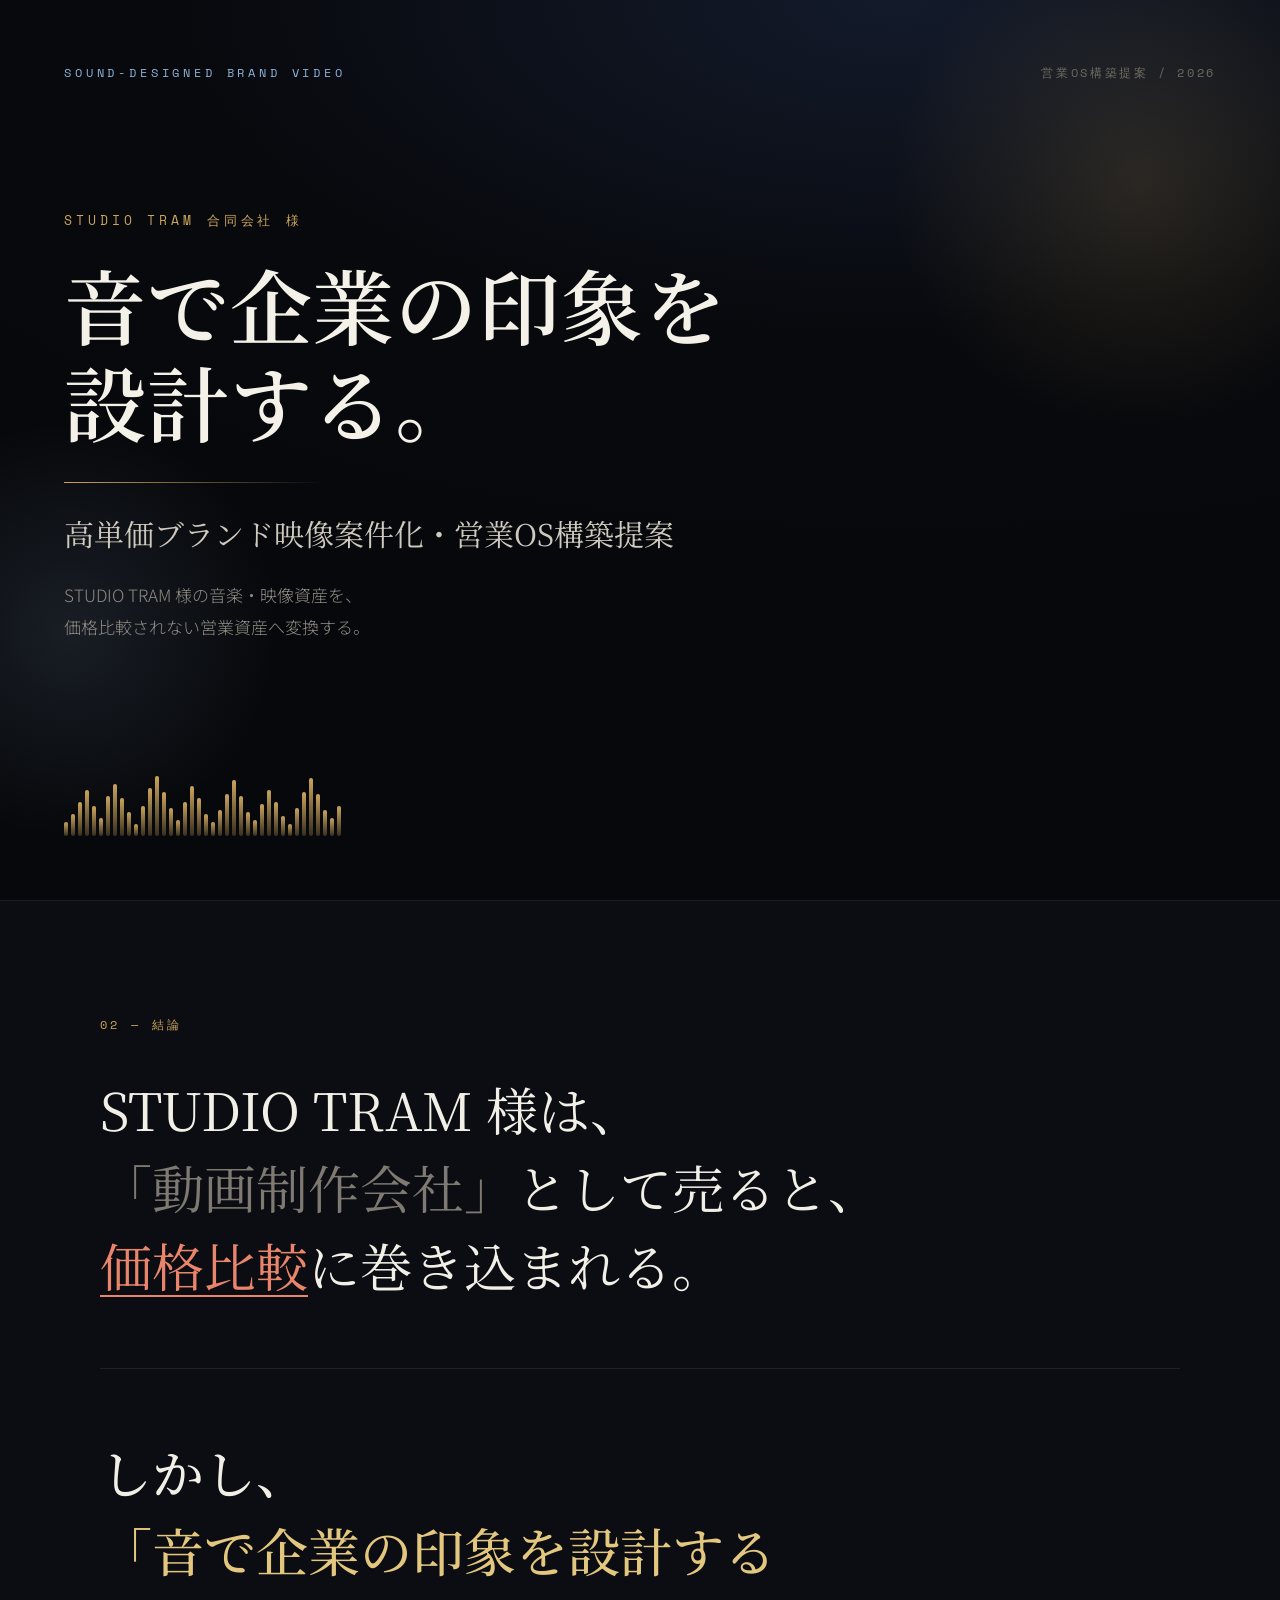
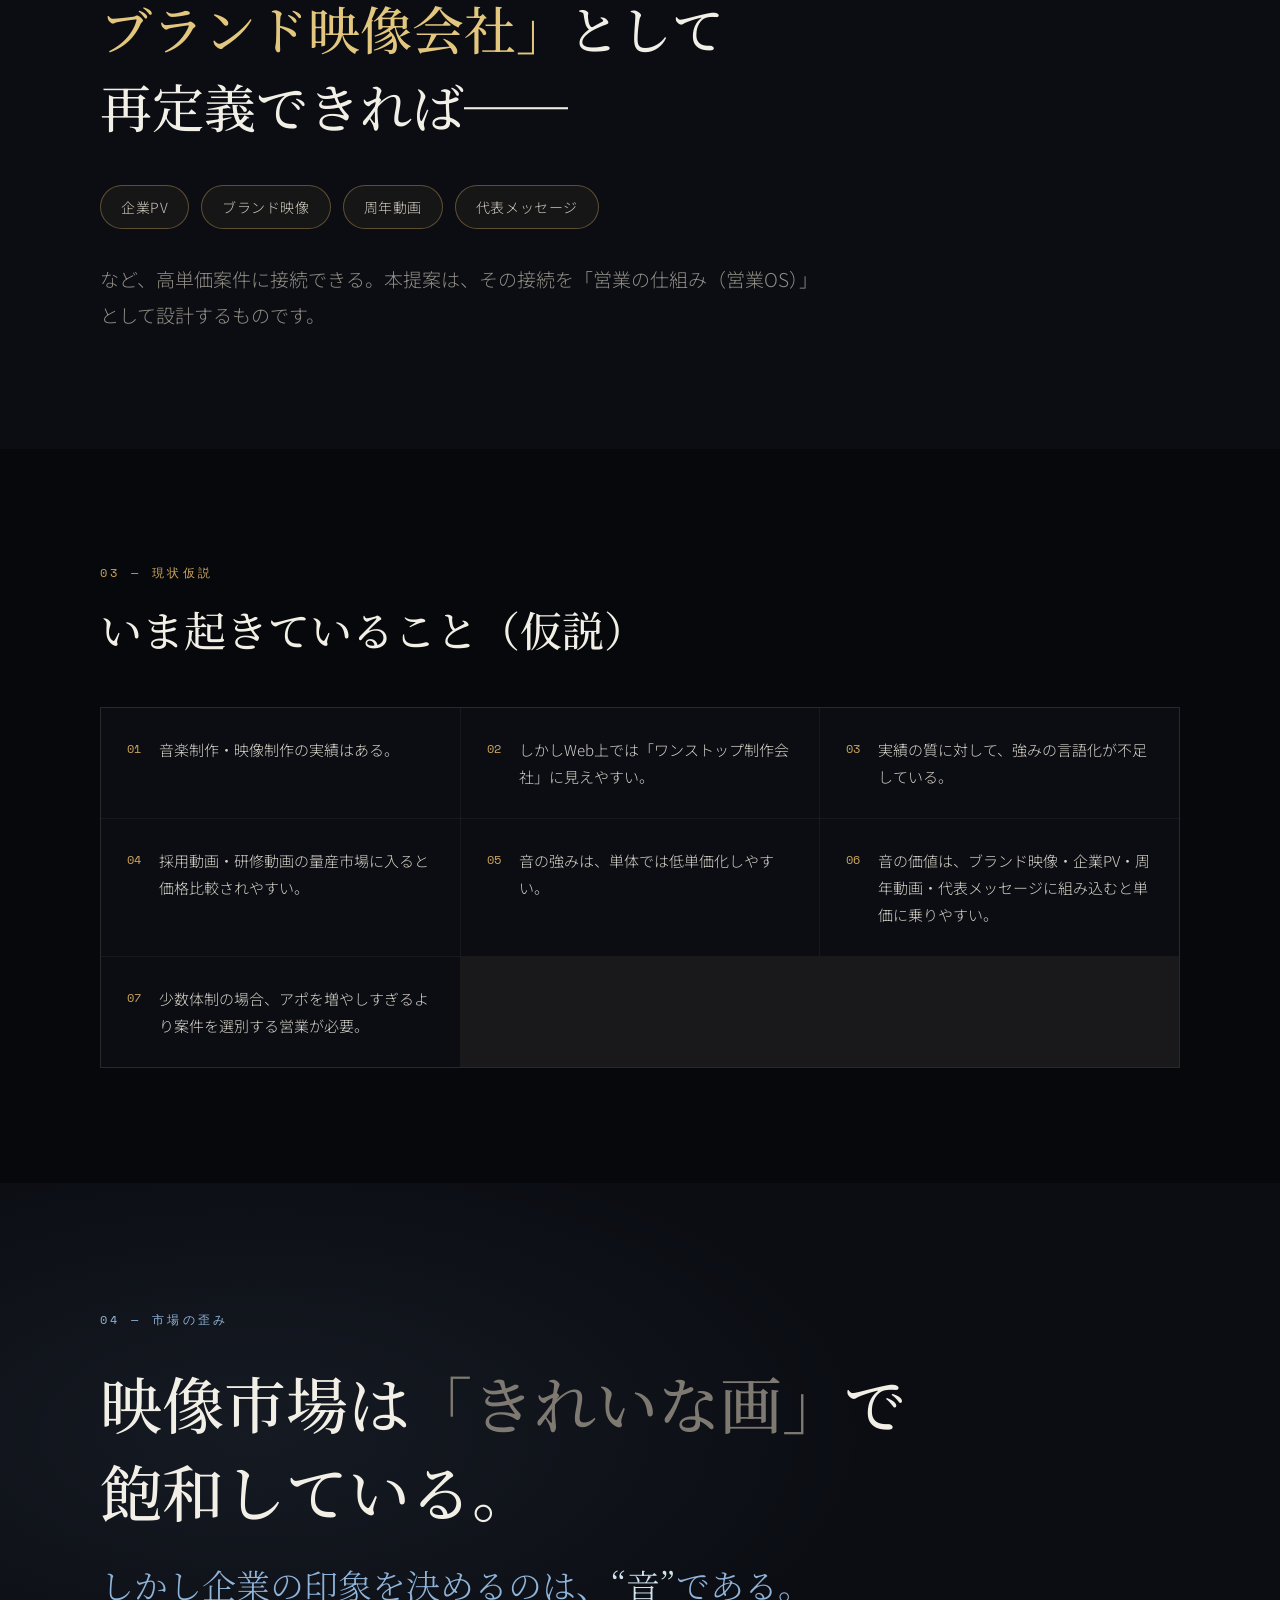
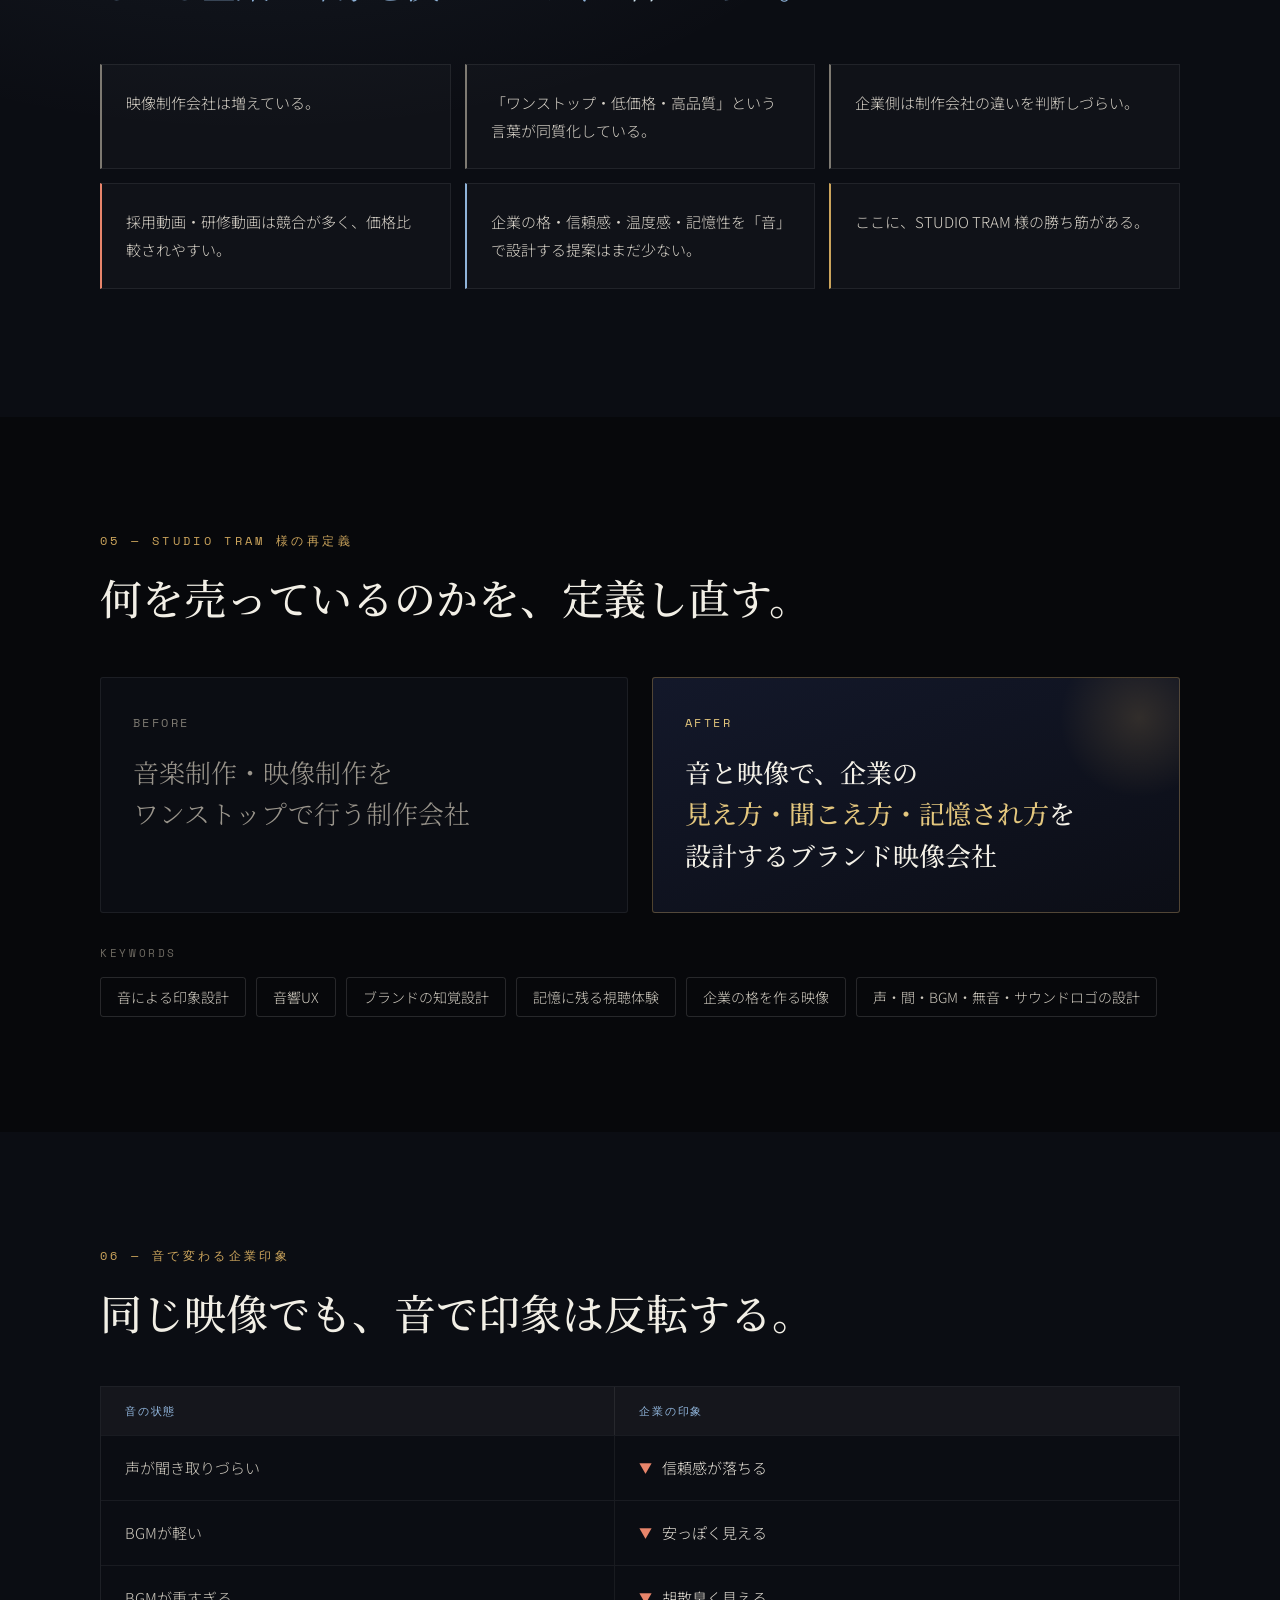
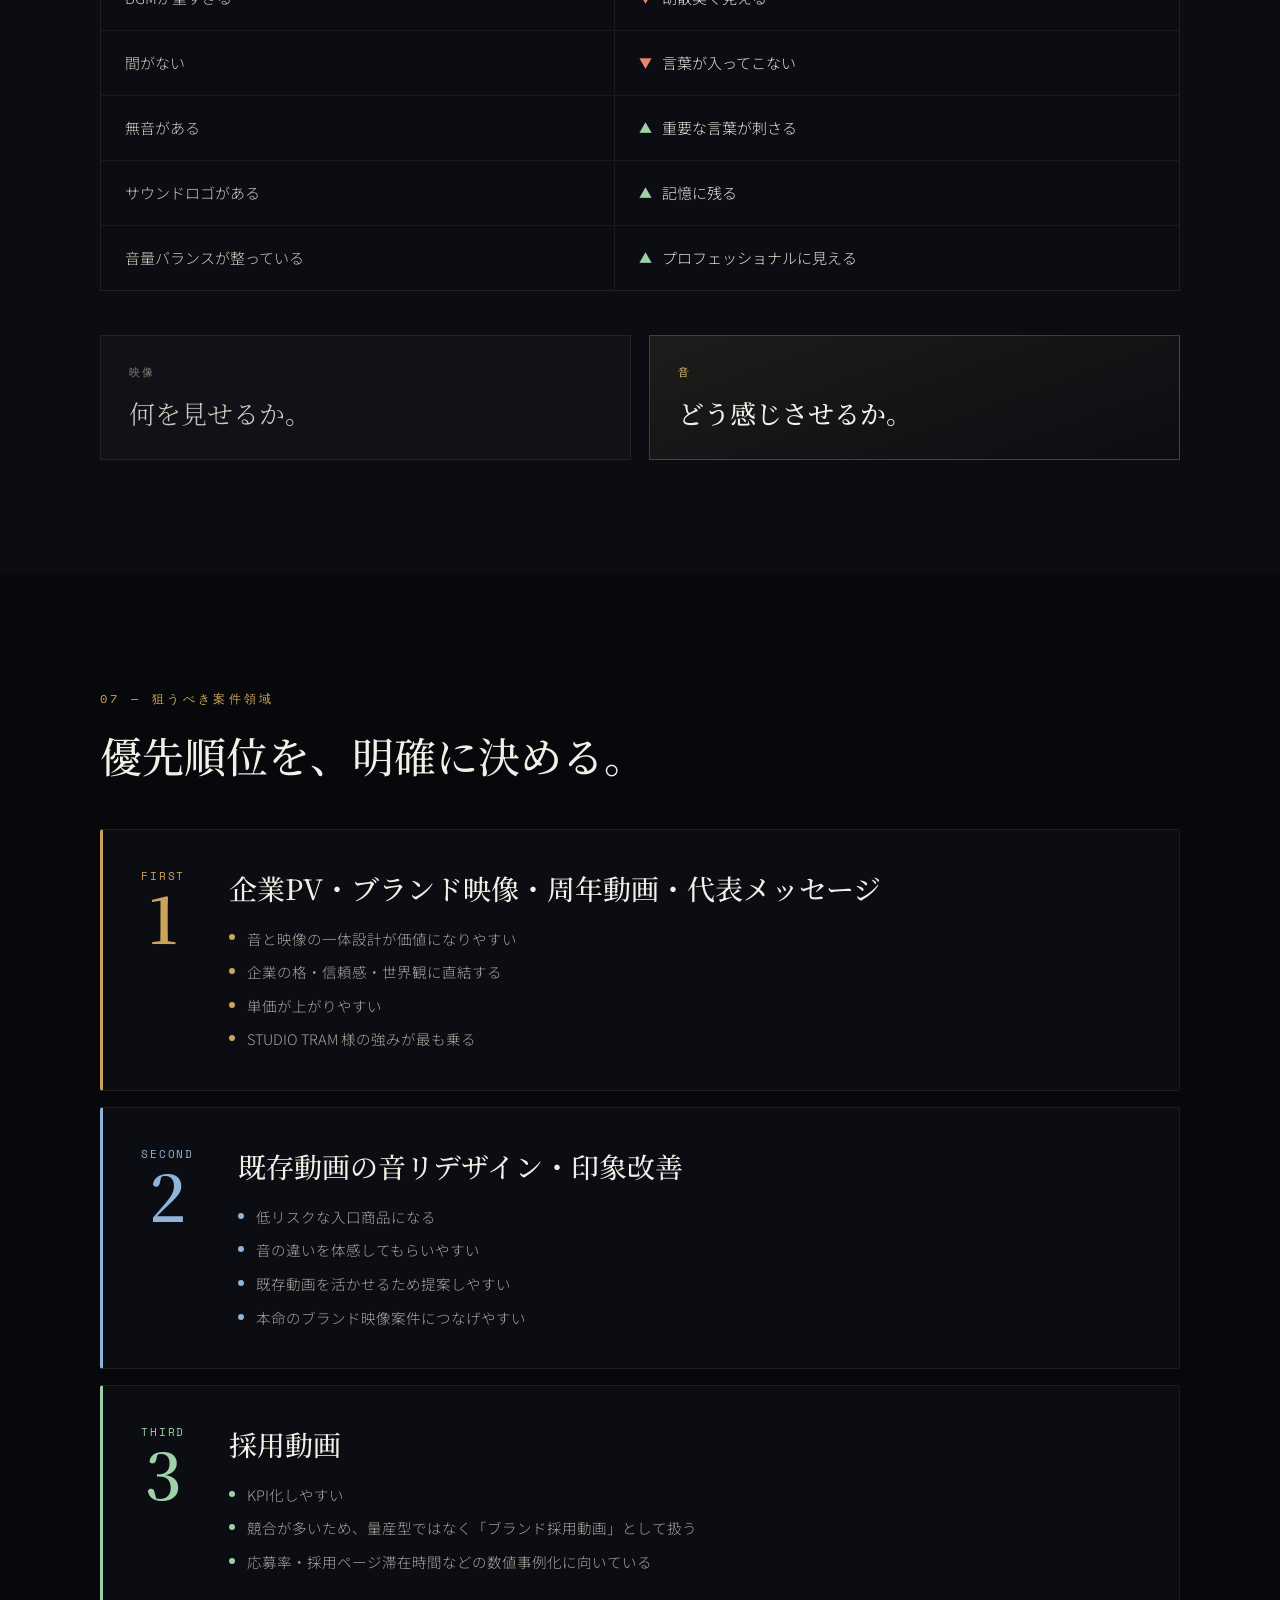
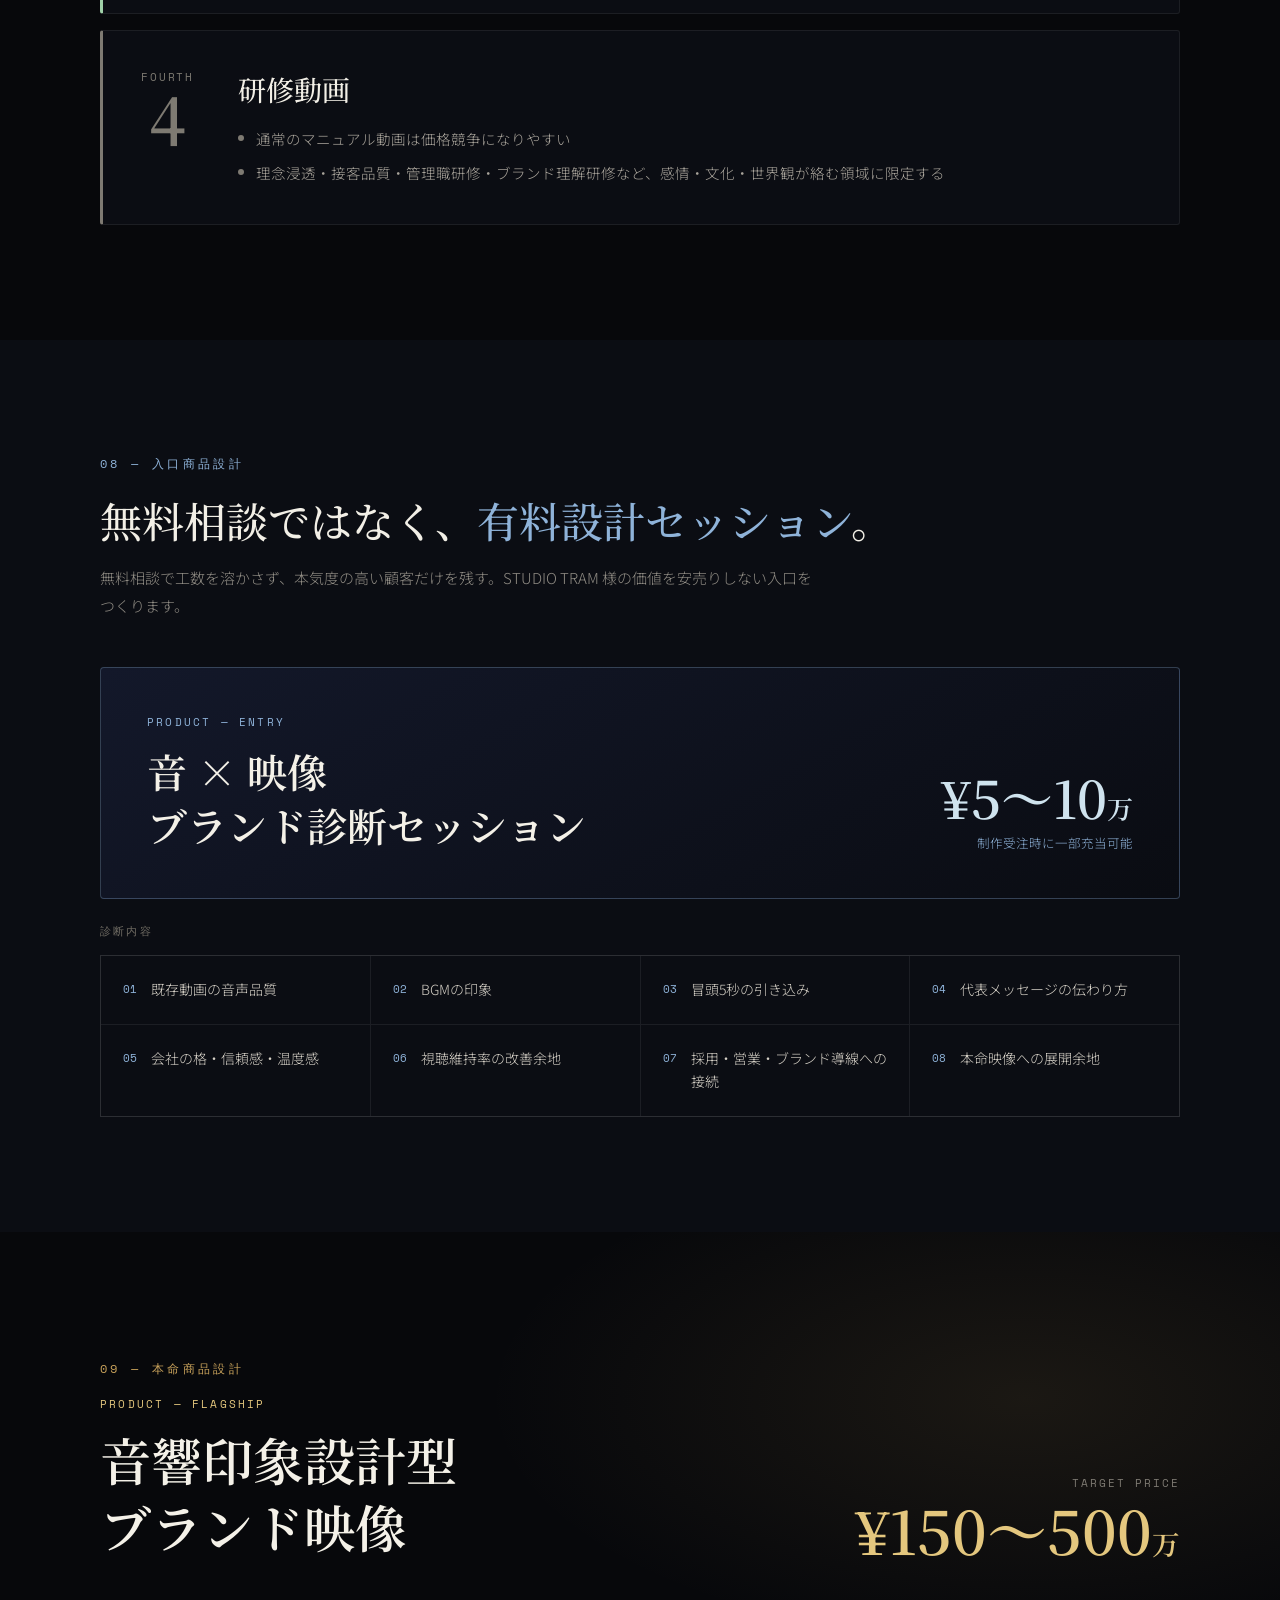
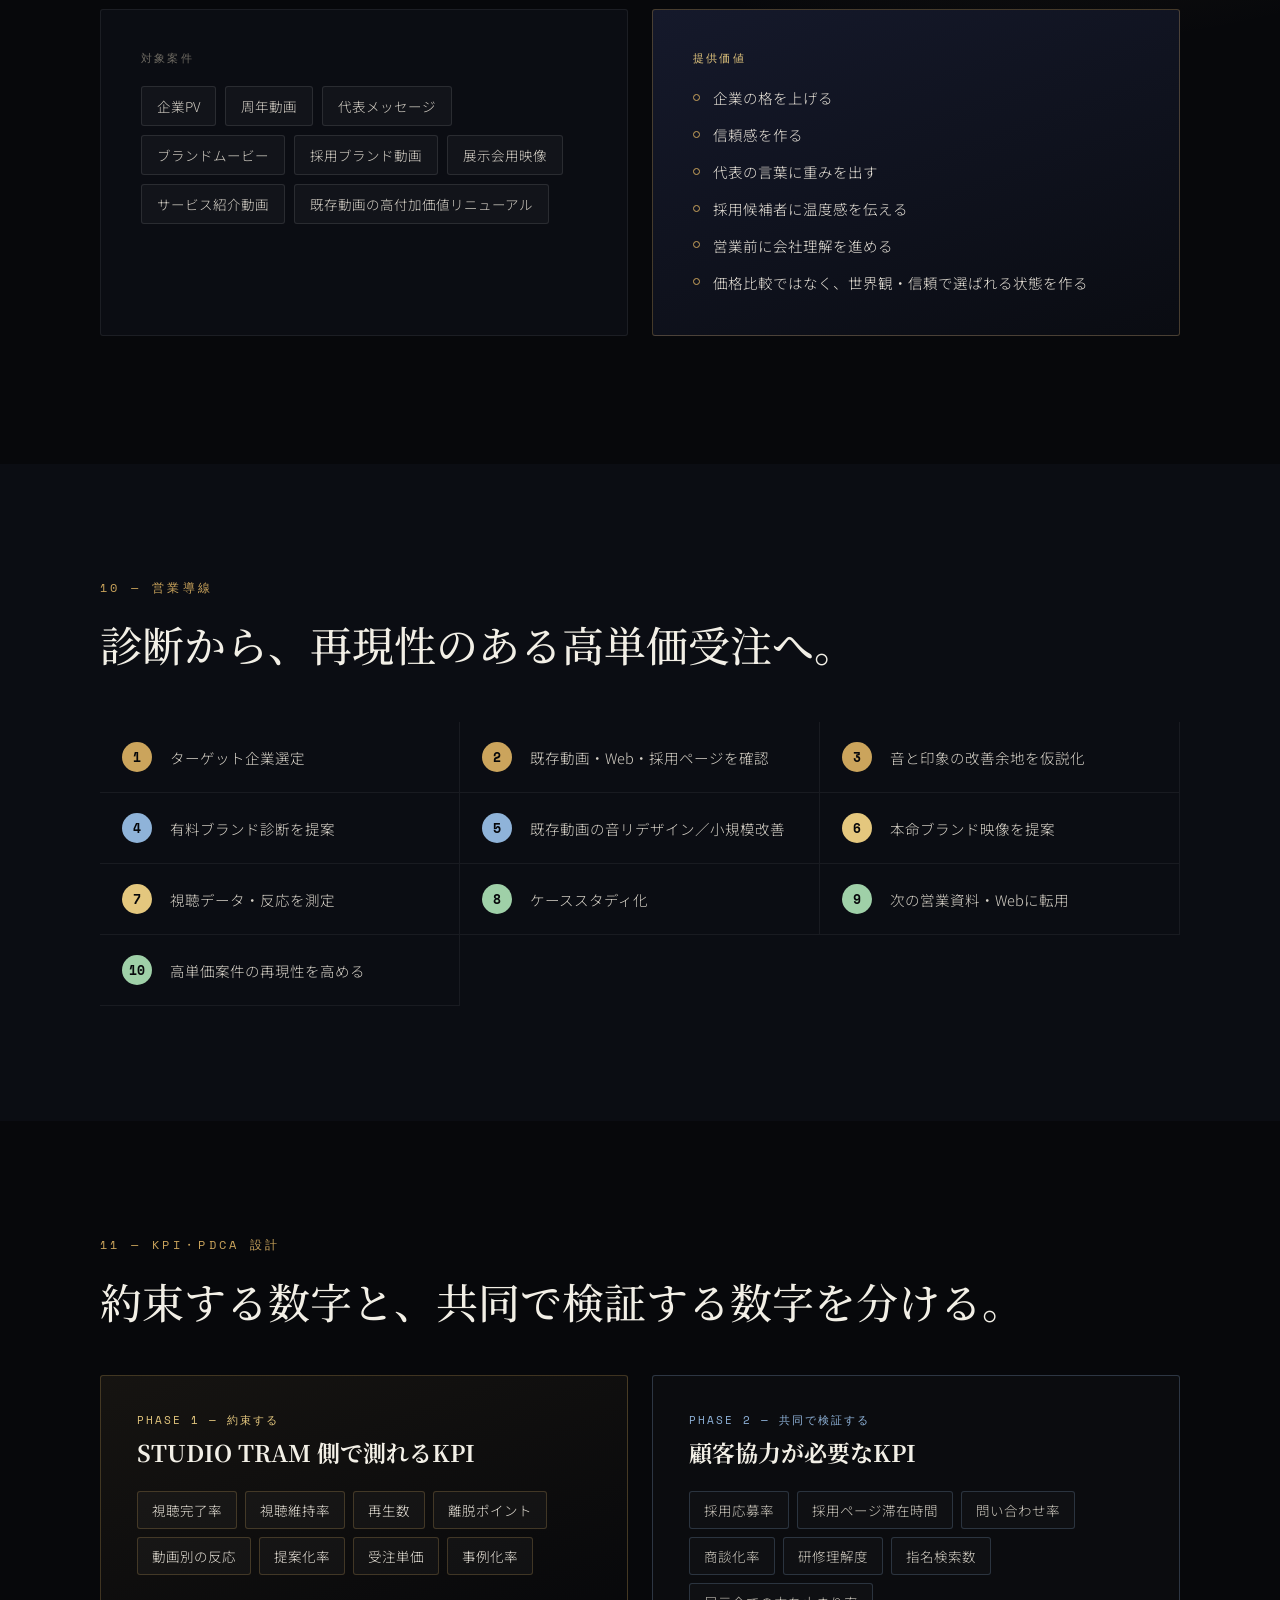
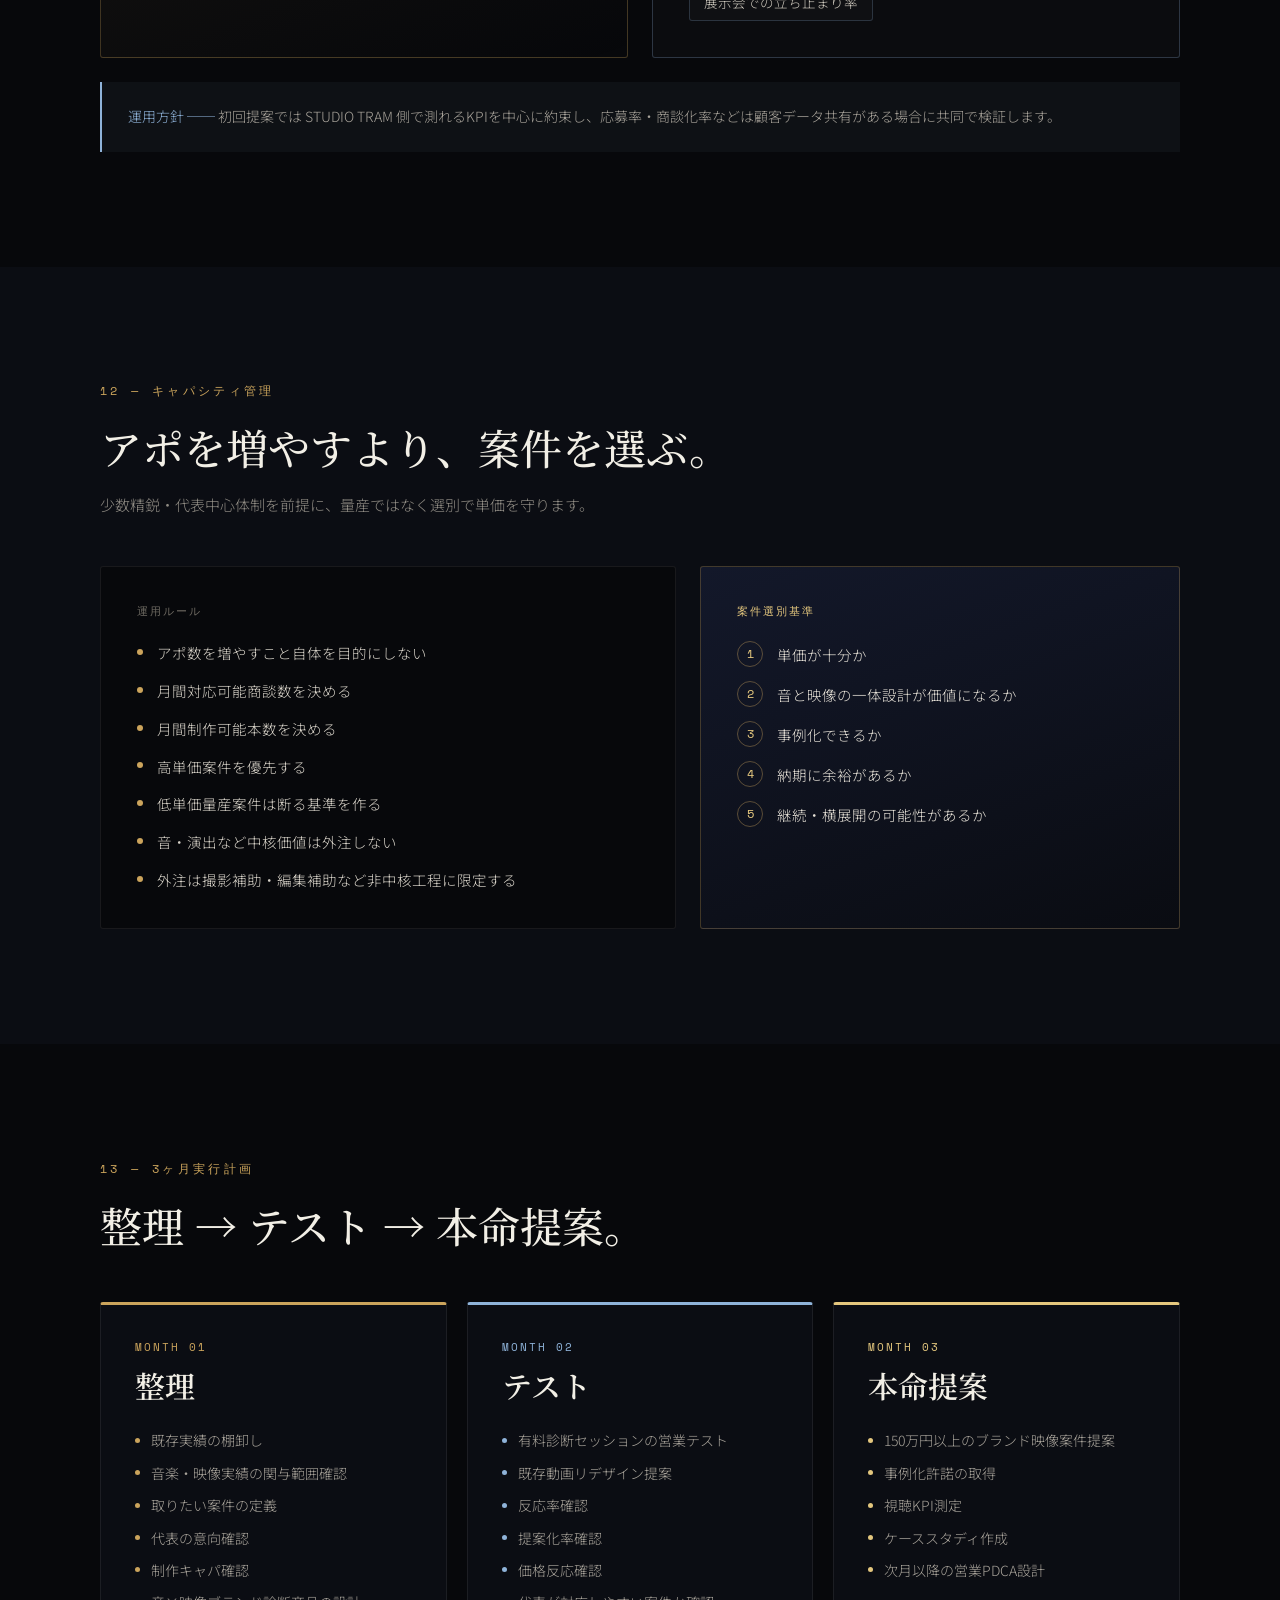
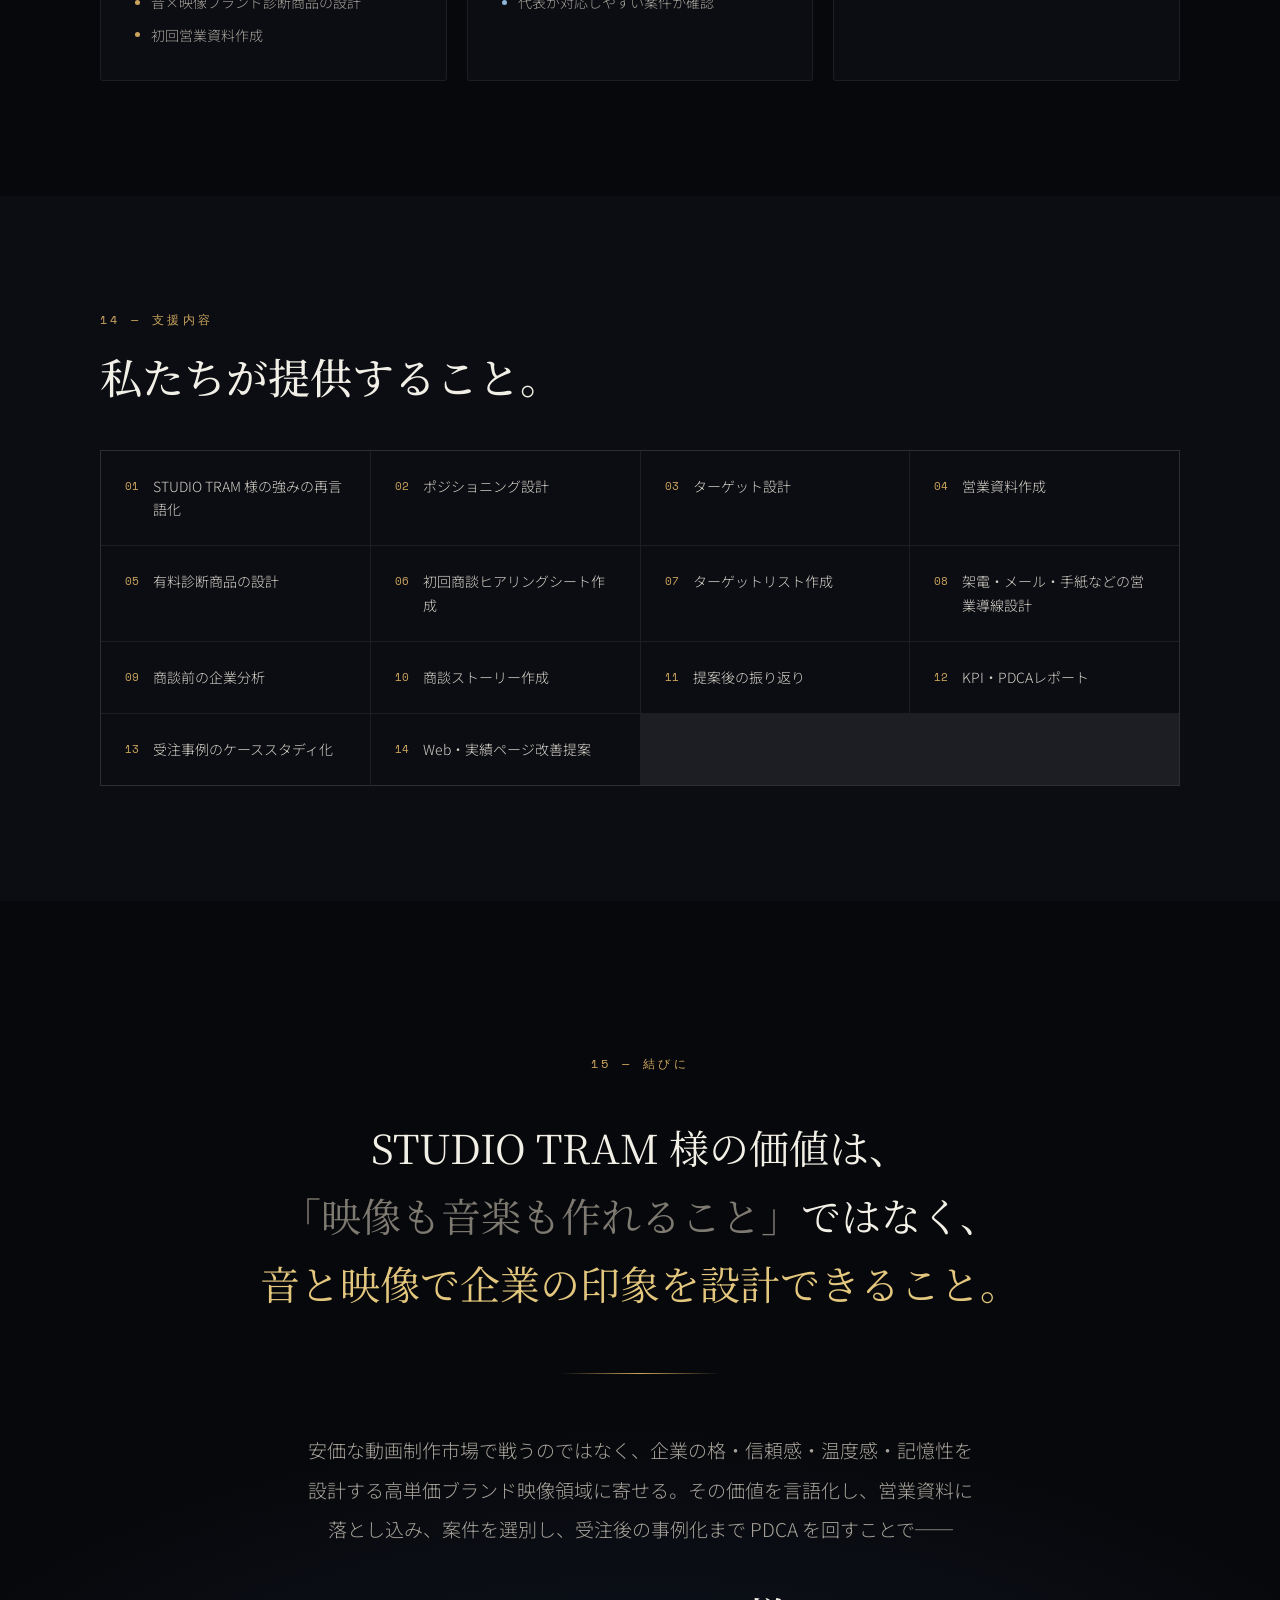
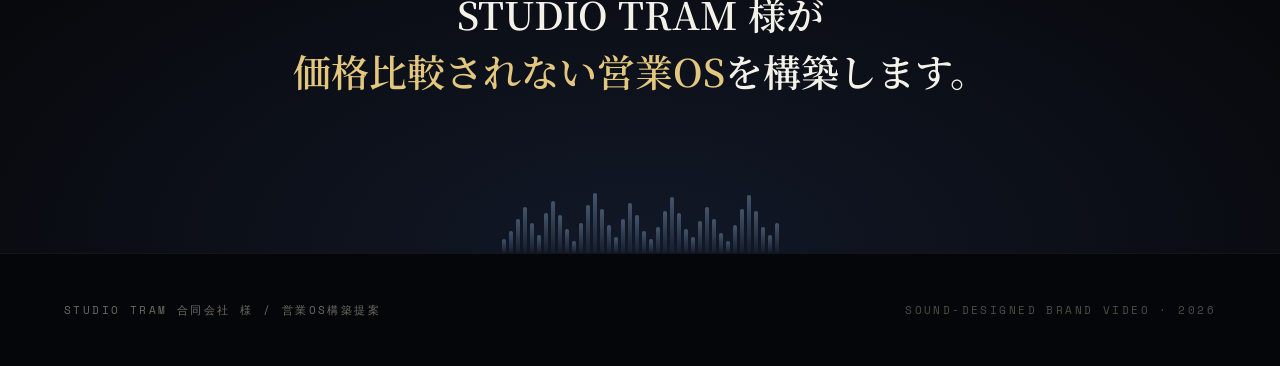
==== index.html @ 7547ce5f "Add files via upload" ====
<!DOCTYPE html>
<html lang="ja">
<head>
<meta charset="UTF-8">
<meta name="viewport" content="width=device-width, initial-scale=1.0">
<title>STUDIO TRAM 合同会社 様 — 音で企業の印象を設計する｜営業OS構築提案</title>
<link rel="preconnect" href="https://fonts.googleapis.com">
<link rel="preconnect" href="https://fonts.gstatic.com" crossorigin>
<link href="https://fonts.googleapis.com/css2?family=Noto+Serif+JP:wght@400;500;600;700&family=Noto+Sans+JP:wght@300;400;500;700&family=Space+Mono:wght@400;700&display=swap" rel="stylesheet">
<style>
  *{margin:0;padding:0;box-sizing:border-box;}
  html{scroll-behavior:smooth;}
  body{background:#07080B;color:#ECE9E1;font-family:'Noto Sans JP',sans-serif;font-weight:300;-webkit-font-smoothing:antialiased;overflow-x:hidden;}
  ::selection{background:#CBA45C;color:#07080B;}
  @keyframes wfPulse{0%,100%{transform:scaleY(0.25);opacity:.55;}50%{transform:scaleY(1);opacity:1;}}
  @keyframes glowDrift{0%,100%{opacity:.5;transform:translate3d(0,0,0);}50%{opacity:.85;transform:translate3d(0,-14px,0);}}
  @media print{html,body{background:#07080B !important;-webkit-print-color-adjust:exact;print-color-adjust:exact;}[data-sec]{break-inside:avoid;page-break-inside:avoid;}[data-bar]{animation:none !important;}}
</style>
</head>
<body>

<section data-sec="cover" style="position:relative;min-height:100vh;display:flex;flex-direction:column;justify-content:space-between;padding:clamp(28px,5vw,64px);overflow:hidden;">
  <div style="position:absolute;inset:0;background:radial-gradient(120% 80% at 70% 0%, rgba(20,28,46,0.9) 0%, rgba(10,12,18,0.4) 45%, rgba(7,8,11,1) 80%);"></div>
  <div style="position:absolute;width:520px;height:520px;right:-120px;top:-80px;border-radius:50%;background:radial-gradient(circle, rgba(203,164,92,0.16) 0%, rgba(203,164,92,0) 68%);animation:glowDrift 9s ease-in-out infinite;pointer-events:none;"></div>
  <div style="position:absolute;width:420px;height:420px;left:-140px;bottom:60px;border-radius:50%;background:radial-gradient(circle, rgba(143,179,217,0.13) 0%, rgba(143,179,217,0) 70%);pointer-events:none;"></div>
  <div style="position:relative;display:flex;justify-content:space-between;align-items:flex-start;gap:24px;flex-wrap:wrap;z-index:2;">
    <div style="font-family:'Space Mono',monospace;font-size:12px;letter-spacing:0.32em;color:#8FB3D9;">SOUND-DESIGNED BRAND VIDEO</div>
    <div style="font-family:'Space Mono',monospace;font-size:12px;letter-spacing:0.22em;color:#6E6A62;text-align:right;">営業OS構築提案 / 2026</div>
  </div>
  <div style="position:relative;z-index:2;max-width:1000px;">
    <div style="font-family:'Space Mono',monospace;font-size:13px;letter-spacing:0.3em;color:#CBA45C;margin-bottom:26px;">STUDIO TRAM 合同会社 様</div>
    <h1 style="font-family:'Noto Serif JP',serif;font-weight:600;font-size:clamp(34px,6.6vw,82px);line-height:1.18;letter-spacing:0.01em;color:#F4F1E8;">音で企業の印象を<br>設計する。</h1>
    <div style="height:1px;width:clamp(120px,22vw,260px);background:linear-gradient(90deg,#CBA45C,rgba(203,164,92,0));margin:32px 0 26px;"></div>
    <p style="font-family:'Noto Serif JP',serif;font-size:clamp(18px,2.6vw,30px);font-weight:400;line-height:1.6;color:#CFCABF;max-width:760px;">高単価ブランド映像案件化・営業OS構築提案</p>
    <p style="font-size:clamp(13px,1.6vw,17px);line-height:1.9;color:#908C84;max-width:640px;margin-top:22px;">STUDIO TRAM 様の音楽・映像資産を、<br>価格比較されない営業資産へ変換する。</p>
  </div>
  <div style="position:relative;z-index:2;display:flex;align-items:flex-end;gap:3px;height:64px;"><div data-bar="1" style="width:4px;height:14px;background:linear-gradient(180deg,#CBA45C,rgba(203,164,92,0.25));transform-origin:bottom;animation:wfPulse 2.2s ease-in-out infinite;border-radius:2px;"></div><div data-bar="1" style="width:4px;height:22px;background:linear-gradient(180deg,#CBA45C,rgba(203,164,92,0.25));transform-origin:bottom;animation:wfPulse 2.2s ease-in-out infinite;border-radius:2px;"></div><div data-bar="1" style="width:4px;height:34px;background:linear-gradient(180deg,#CBA45C,rgba(203,164,92,0.25));transform-origin:bottom;animation:wfPulse 2.2s ease-in-out infinite;border-radius:2px;"></div><div data-bar="1" style="width:4px;height:46px;background:linear-gradient(180deg,#CBA45C,rgba(203,164,92,0.25));transform-origin:bottom;animation:wfPulse 2.2s ease-in-out infinite;border-radius:2px;"></div><div data-bar="1" style="width:4px;height:30px;background:linear-gradient(180deg,#CBA45C,rgba(203,164,92,0.25));transform-origin:bottom;animation:wfPulse 2.2s ease-in-out infinite;border-radius:2px;"></div><div data-bar="1" style="width:4px;height:18px;background:linear-gradient(180deg,#CBA45C,rgba(203,164,92,0.25));transform-origin:bottom;animation:wfPulse 2.2s ease-in-out infinite;border-radius:2px;"></div><div data-bar="1" style="width:4px;height:40px;background:linear-gradient(180deg,#CBA45C,rgba(203,164,92,0.25));transform-origin:bottom;animation:wfPulse 2.2s ease-in-out infinite;border-radius:2px;"></div><div data-bar="1" style="width:4px;height:52px;background:linear-gradient(180deg,#CBA45C,rgba(203,164,92,0.25));transform-origin:bottom;animation:wfPulse 2.2s ease-in-out infinite;border-radius:2px;"></div><div data-bar="1" style="width:4px;height:38px;background:linear-gradient(180deg,#CBA45C,rgba(203,164,92,0.25));transform-origin:bottom;animation:wfPulse 2.2s ease-in-out infinite;border-radius:2px;"></div><div data-bar="1" style="width:4px;height:24px;background:linear-gradient(180deg,#CBA45C,rgba(203,164,92,0.25));transform-origin:bottom;animation:wfPulse 2.2s ease-in-out infinite;border-radius:2px;"></div><div data-bar="1" style="width:4px;height:12px;background:linear-gradient(180deg,#CBA45C,rgba(203,164,92,0.25));transform-origin:bottom;animation:wfPulse 2.2s ease-in-out infinite;border-radius:2px;"></div><div data-bar="1" style="width:4px;height:30px;background:linear-gradient(180deg,#CBA45C,rgba(203,164,92,0.25));transform-origin:bottom;animation:wfPulse 2.2s ease-in-out infinite;border-radius:2px;"></div><div data-bar="1" style="width:4px;height:48px;background:linear-gradient(180deg,#CBA45C,rgba(203,164,92,0.25));transform-origin:bottom;animation:wfPulse 2.2s ease-in-out infinite;border-radius:2px;"></div><div data-bar="1" style="width:4px;height:60px;background:linear-gradient(180deg,#CBA45C,rgba(203,164,92,0.25));transform-origin:bottom;animation:wfPulse 2.2s ease-in-out infinite;border-radius:2px;"></div><div data-bar="1" style="width:4px;height:44px;background:linear-gradient(180deg,#CBA45C,rgba(203,164,92,0.25));transform-origin:bottom;animation:wfPulse 2.2s ease-in-out infinite;border-radius:2px;"></div><div data-bar="1" style="width:4px;height:28px;background:linear-gradient(180deg,#CBA45C,rgba(203,164,92,0.25));transform-origin:bottom;animation:wfPulse 2.2s ease-in-out infinite;border-radius:2px;"></div><div data-bar="1" style="width:4px;height:16px;background:linear-gradient(180deg,#CBA45C,rgba(203,164,92,0.25));transform-origin:bottom;animation:wfPulse 2.2s ease-in-out infinite;border-radius:2px;"></div><div data-bar="1" style="width:4px;height:34px;background:linear-gradient(180deg,#CBA45C,rgba(203,164,92,0.25));transform-origin:bottom;animation:wfPulse 2.2s ease-in-out infinite;border-radius:2px;"></div><div data-bar="1" style="width:4px;height:50px;background:linear-gradient(180deg,#CBA45C,rgba(203,164,92,0.25));transform-origin:bottom;animation:wfPulse 2.2s ease-in-out infinite;border-radius:2px;"></div><div data-bar="1" style="width:4px;height:38px;background:linear-gradient(180deg,#CBA45C,rgba(203,164,92,0.25));transform-origin:bottom;animation:wfPulse 2.2s ease-in-out infinite;border-radius:2px;"></div><div data-bar="1" style="width:4px;height:22px;background:linear-gradient(180deg,#CBA45C,rgba(203,164,92,0.25));transform-origin:bottom;animation:wfPulse 2.2s ease-in-out infinite;border-radius:2px;"></div><div data-bar="1" style="width:4px;height:14px;background:linear-gradient(180deg,#CBA45C,rgba(203,164,92,0.25));transform-origin:bottom;animation:wfPulse 2.2s ease-in-out infinite;border-radius:2px;"></div><div data-bar="1" style="width:4px;height:26px;background:linear-gradient(180deg,#CBA45C,rgba(203,164,92,0.25));transform-origin:bottom;animation:wfPulse 2.2s ease-in-out infinite;border-radius:2px;"></div><div data-bar="1" style="width:4px;height:42px;background:linear-gradient(180deg,#CBA45C,rgba(203,164,92,0.25));transform-origin:bottom;animation:wfPulse 2.2s ease-in-out infinite;border-radius:2px;"></div><div data-bar="1" style="width:4px;height:56px;background:linear-gradient(180deg,#CBA45C,rgba(203,164,92,0.25));transform-origin:bottom;animation:wfPulse 2.2s ease-in-out infinite;border-radius:2px;"></div><div data-bar="1" style="width:4px;height:40px;background:linear-gradient(180deg,#CBA45C,rgba(203,164,92,0.25));transform-origin:bottom;animation:wfPulse 2.2s ease-in-out infinite;border-radius:2px;"></div><div data-bar="1" style="width:4px;height:24px;background:linear-gradient(180deg,#CBA45C,rgba(203,164,92,0.25));transform-origin:bottom;animation:wfPulse 2.2s ease-in-out infinite;border-radius:2px;"></div><div data-bar="1" style="width:4px;height:16px;background:linear-gradient(180deg,#CBA45C,rgba(203,164,92,0.25));transform-origin:bottom;animation:wfPulse 2.2s ease-in-out infinite;border-radius:2px;"></div><div data-bar="1" style="width:4px;height:32px;background:linear-gradient(180deg,#CBA45C,rgba(203,164,92,0.25));transform-origin:bottom;animation:wfPulse 2.2s ease-in-out infinite;border-radius:2px;"></div><div data-bar="1" style="width:4px;height:46px;background:linear-gradient(180deg,#CBA45C,rgba(203,164,92,0.25));transform-origin:bottom;animation:wfPulse 2.2s ease-in-out infinite;border-radius:2px;"></div><div data-bar="1" style="width:4px;height:34px;background:linear-gradient(180deg,#CBA45C,rgba(203,164,92,0.25));transform-origin:bottom;animation:wfPulse 2.2s ease-in-out infinite;border-radius:2px;"></div><div data-bar="1" style="width:4px;height:20px;background:linear-gradient(180deg,#CBA45C,rgba(203,164,92,0.25));transform-origin:bottom;animation:wfPulse 2.2s ease-in-out infinite;border-radius:2px;"></div><div data-bar="1" style="width:4px;height:12px;background:linear-gradient(180deg,#CBA45C,rgba(203,164,92,0.25));transform-origin:bottom;animation:wfPulse 2.2s ease-in-out infinite;border-radius:2px;"></div><div data-bar="1" style="width:4px;height:28px;background:linear-gradient(180deg,#CBA45C,rgba(203,164,92,0.25));transform-origin:bottom;animation:wfPulse 2.2s ease-in-out infinite;border-radius:2px;"></div><div data-bar="1" style="width:4px;height:44px;background:linear-gradient(180deg,#CBA45C,rgba(203,164,92,0.25));transform-origin:bottom;animation:wfPulse 2.2s ease-in-out infinite;border-radius:2px;"></div><div data-bar="1" style="width:4px;height:58px;background:linear-gradient(180deg,#CBA45C,rgba(203,164,92,0.25));transform-origin:bottom;animation:wfPulse 2.2s ease-in-out infinite;border-radius:2px;"></div><div data-bar="1" style="width:4px;height:42px;background:linear-gradient(180deg,#CBA45C,rgba(203,164,92,0.25));transform-origin:bottom;animation:wfPulse 2.2s ease-in-out infinite;border-radius:2px;"></div><div data-bar="1" style="width:4px;height:26px;background:linear-gradient(180deg,#CBA45C,rgba(203,164,92,0.25));transform-origin:bottom;animation:wfPulse 2.2s ease-in-out infinite;border-radius:2px;"></div><div data-bar="1" style="width:4px;height:18px;background:linear-gradient(180deg,#CBA45C,rgba(203,164,92,0.25));transform-origin:bottom;animation:wfPulse 2.2s ease-in-out infinite;border-radius:2px;"></div><div data-bar="1" style="width:4px;height:30px;background:linear-gradient(180deg,#CBA45C,rgba(203,164,92,0.25));transform-origin:bottom;animation:wfPulse 2.2s ease-in-out infinite;border-radius:2px;"></div></div>
</section>

<section data-sec="conclusion" style="position:relative;padding:clamp(64px,9vw,140px) clamp(28px,5vw,64px);background:#0B0D13;border-top:1px solid rgba(255,255,255,0.06);">
  <div style="max-width:1080px;margin:0 auto;">
    <div style="font-family:'Space Mono',monospace;font-size:12px;letter-spacing:0.28em;color:#CBA45C;margin-bottom:36px;">02 — 結論</div>
    <p style="font-family:'Noto Serif JP',serif;font-weight:400;font-size:clamp(24px,4.2vw,52px);line-height:1.5;color:#F2EFE6;">STUDIO TRAM 様は、<br><span style="color:#7E7A72;">「動画制作会社」</span>として売ると、<br><span style="position:relative;display:inline-block;color:#E8856B;">価格比較<span style="position:absolute;left:0;right:0;bottom:0.14em;height:2px;background:#E8856B;"></span></span>に巻き込まれる。</p>
    <div style="height:1px;background:rgba(255,255,255,0.08);margin:clamp(40px,6vw,64px) 0;"></div>
    <p style="font-family:'Noto Serif JP',serif;font-weight:500;font-size:clamp(24px,4.2vw,52px);line-height:1.5;color:#F2EFE6;">しかし、<br><span style="color:#E4C77E;">「音で企業の印象を設計する<br>ブランド映像会社」</span>として<br>再定義できれば──</p>
    <div style="display:flex;flex-wrap:wrap;gap:12px;margin-top:40px;"><span style="font-size:14px;letter-spacing:0.04em;color:#CFCABF;padding:11px 20px;border:1px solid rgba(203,164,92,0.4);border-radius:100px;background:rgba(203,164,92,0.06);">企業PV</span><span style="font-size:14px;letter-spacing:0.04em;color:#CFCABF;padding:11px 20px;border:1px solid rgba(203,164,92,0.4);border-radius:100px;background:rgba(203,164,92,0.06);">ブランド映像</span><span style="font-size:14px;letter-spacing:0.04em;color:#CFCABF;padding:11px 20px;border:1px solid rgba(203,164,92,0.4);border-radius:100px;background:rgba(203,164,92,0.06);">周年動画</span><span style="font-size:14px;letter-spacing:0.04em;color:#CFCABF;padding:11px 20px;border:1px solid rgba(203,164,92,0.4);border-radius:100px;background:rgba(203,164,92,0.06);">代表メッセージ</span></div>
    <p style="font-size:clamp(15px,1.8vw,19px);line-height:1.9;color:#908C84;margin-top:32px;max-width:720px;">など、高単価案件に接続できる。本提案は、その接続を「営業の仕組み（営業OS）」として設計するものです。</p>
  </div>
</section>

<section data-sec="hypo" style="padding:clamp(64px,9vw,130px) clamp(28px,5vw,64px);background:#07080B;">
  <div style="max-width:1080px;margin:0 auto;">
    <div style="font-family:'Space Mono',monospace;font-size:12px;letter-spacing:0.28em;color:#CBA45C;margin-bottom:18px;">03 — 現状仮説</div>
    <h2 style="font-family:'Noto Serif JP',serif;font-weight:500;font-size:clamp(26px,3.6vw,42px);line-height:1.4;color:#F2EFE6;margin-bottom:48px;">いま起きていること（仮説）</h2>
    <div style="display:grid;grid-template-columns:repeat(auto-fit,minmax(300px,1fr));gap:1px;background:rgba(255,255,255,0.07);border:1px solid rgba(255,255,255,0.07);">
      <div style="background:#0B0D13;padding:28px 26px;display:flex;gap:18px;align-items:flex-start;"><span style="font-family:'Space Mono',monospace;font-size:12px;color:#CBA45C;padding-top:4px;flex:none;">01</span><p style="font-size:15px;line-height:1.8;color:#D6D1C7;">音楽制作・映像制作の実績はある。</p></div><div style="background:#0B0D13;padding:28px 26px;display:flex;gap:18px;align-items:flex-start;"><span style="font-family:'Space Mono',monospace;font-size:12px;color:#CBA45C;padding-top:4px;flex:none;">02</span><p style="font-size:15px;line-height:1.8;color:#D6D1C7;">しかしWeb上では「ワンストップ制作会社」に見えやすい。</p></div><div style="background:#0B0D13;padding:28px 26px;display:flex;gap:18px;align-items:flex-start;"><span style="font-family:'Space Mono',monospace;font-size:12px;color:#CBA45C;padding-top:4px;flex:none;">03</span><p style="font-size:15px;line-height:1.8;color:#D6D1C7;">実績の質に対して、強みの言語化が不足している。</p></div><div style="background:#0B0D13;padding:28px 26px;display:flex;gap:18px;align-items:flex-start;"><span style="font-family:'Space Mono',monospace;font-size:12px;color:#CBA45C;padding-top:4px;flex:none;">04</span><p style="font-size:15px;line-height:1.8;color:#D6D1C7;">採用動画・研修動画の量産市場に入ると価格比較されやすい。</p></div><div style="background:#0B0D13;padding:28px 26px;display:flex;gap:18px;align-items:flex-start;"><span style="font-family:'Space Mono',monospace;font-size:12px;color:#CBA45C;padding-top:4px;flex:none;">05</span><p style="font-size:15px;line-height:1.8;color:#D6D1C7;">音の強みは、単体では低単価化しやすい。</p></div><div style="background:#0B0D13;padding:28px 26px;display:flex;gap:18px;align-items:flex-start;"><span style="font-family:'Space Mono',monospace;font-size:12px;color:#CBA45C;padding-top:4px;flex:none;">06</span><p style="font-size:15px;line-height:1.8;color:#D6D1C7;">音の価値は、ブランド映像・企業PV・周年動画・代表メッセージに組み込むと単価に乗りやすい。</p></div><div style="background:#0B0D13;padding:28px 26px;display:flex;gap:18px;align-items:flex-start;"><span style="font-family:'Space Mono',monospace;font-size:12px;color:#CBA45C;padding-top:4px;flex:none;">07</span><p style="font-size:15px;line-height:1.8;color:#D6D1C7;">少数体制の場合、アポを増やしすぎるより案件を選別する営業が必要。</p></div>
    </div>
  </div>
</section>

<section data-sec="market" style="position:relative;padding:clamp(70px,10vw,150px) clamp(28px,5vw,64px);background:#0B0D13;overflow:hidden;">
  <div style="position:absolute;inset:0;background:radial-gradient(80% 60% at 20% 30%, rgba(143,179,217,0.08), rgba(7,8,11,0) 60%);pointer-events:none;"></div>
  <div style="max-width:1080px;margin:0 auto;position:relative;">
    <div style="font-family:'Space Mono',monospace;font-size:12px;letter-spacing:0.28em;color:#8FB3D9;margin-bottom:30px;">04 — 市場の歪み</div>
    <h2 style="font-family:'Noto Serif JP',serif;font-weight:500;font-size:clamp(28px,5vw,62px);line-height:1.42;color:#F2EFE6;max-width:980px;">映像市場は<span style="color:#7E7A72;">「きれいな画」</span>で<br>飽和している。</h2>
    <p style="font-family:'Noto Serif JP',serif;font-size:clamp(20px,3vw,34px);line-height:1.5;color:#8FB3D9;margin-top:24px;">しかし企業の印象を決めるのは、<span style="color:#CFE3EE;">“音”</span>である。</p>
    <div style="display:grid;grid-template-columns:repeat(auto-fit,minmax(280px,1fr));gap:14px;margin-top:54px;">
      <div style="padding:24px;background:rgba(255,255,255,0.02);border:1px solid rgba(255,255,255,0.07);border-left:2px solid #7E7A72;"><p style="font-size:15px;line-height:1.85;color:#D6D1C7;">映像制作会社は増えている。</p></div><div style="padding:24px;background:rgba(255,255,255,0.02);border:1px solid rgba(255,255,255,0.07);border-left:2px solid #7E7A72;"><p style="font-size:15px;line-height:1.85;color:#D6D1C7;">「ワンストップ・低価格・高品質」という言葉が同質化している。</p></div><div style="padding:24px;background:rgba(255,255,255,0.02);border:1px solid rgba(255,255,255,0.07);border-left:2px solid #7E7A72;"><p style="font-size:15px;line-height:1.85;color:#D6D1C7;">企業側は制作会社の違いを判断しづらい。</p></div><div style="padding:24px;background:rgba(255,255,255,0.02);border:1px solid rgba(255,255,255,0.07);border-left:2px solid #E8856B;"><p style="font-size:15px;line-height:1.85;color:#D6D1C7;">採用動画・研修動画は競合が多く、価格比較されやすい。</p></div><div style="padding:24px;background:rgba(255,255,255,0.02);border:1px solid rgba(255,255,255,0.07);border-left:2px solid #8FB3D9;"><p style="font-size:15px;line-height:1.85;color:#D6D1C7;">企業の格・信頼感・温度感・記憶性を「音」で設計する提案はまだ少ない。</p></div><div style="padding:24px;background:rgba(255,255,255,0.02);border:1px solid rgba(255,255,255,0.07);border-left:2px solid #CBA45C;"><p style="font-size:15px;line-height:1.85;color:#D6D1C7;">ここに、STUDIO TRAM 様の勝ち筋がある。</p></div>
    </div>
  </div>
</section>

<section data-sec="redef" style="padding:clamp(64px,9vw,140px) clamp(28px,5vw,64px);background:#07080B;">
  <div style="max-width:1080px;margin:0 auto;">
    <div style="font-family:'Space Mono',monospace;font-size:12px;letter-spacing:0.28em;color:#CBA45C;margin-bottom:18px;">05 — STUDIO TRAM 様の再定義</div>
    <h2 style="font-family:'Noto Serif JP',serif;font-weight:500;font-size:clamp(26px,3.6vw,42px);line-height:1.4;color:#F2EFE6;margin-bottom:50px;">何を売っているのかを、定義し直す。</h2>
    <div style="display:grid;grid-template-columns:repeat(auto-fit,minmax(300px,1fr));gap:24px;align-items:stretch;">
      <div style="padding:36px 32px;background:#0B0D13;border:1px solid rgba(255,255,255,0.07);border-radius:3px;"><div style="font-family:'Space Mono',monospace;font-size:12px;letter-spacing:0.2em;color:#7E7A72;margin-bottom:20px;">BEFORE</div><p style="font-family:'Noto Serif JP',serif;font-size:clamp(19px,2.4vw,26px);line-height:1.6;color:#9A958C;">音楽制作・映像制作を<br>ワンストップで行う制作会社</p></div>
      <div style="padding:36px 32px;background:linear-gradient(160deg,#13182A,#0C0E16);border:1px solid rgba(203,164,92,0.35);border-radius:3px;position:relative;overflow:hidden;"><div style="position:absolute;right:-40px;top:-40px;width:160px;height:160px;border-radius:50%;background:radial-gradient(circle,rgba(203,164,92,0.18),transparent 70%);"></div><div style="font-family:'Space Mono',monospace;font-size:12px;letter-spacing:0.2em;color:#E4C77E;margin-bottom:20px;position:relative;">AFTER</div><p style="font-family:'Noto Serif JP',serif;font-weight:500;font-size:clamp(19px,2.4vw,26px);line-height:1.6;color:#F4F1E8;position:relative;">音と映像で、企業の<br><span style="color:#E4C77E;">見え方・聞こえ方・記憶され方</span>を<br>設計するブランド映像会社</p></div>
    </div>
    <div style="margin-top:32px;"><div style="font-family:'Space Mono',monospace;font-size:11px;letter-spacing:0.24em;color:#6E6A62;margin-bottom:16px;">KEYWORDS</div><div style="display:flex;flex-wrap:wrap;gap:10px;"><span style="font-size:14px;color:#CFCABF;padding:9px 16px;border:1px solid rgba(255,255,255,0.13);border-radius:3px;">音による印象設計</span><span style="font-size:14px;color:#CFCABF;padding:9px 16px;border:1px solid rgba(255,255,255,0.13);border-radius:3px;">音響UX</span><span style="font-size:14px;color:#CFCABF;padding:9px 16px;border:1px solid rgba(255,255,255,0.13);border-radius:3px;">ブランドの知覚設計</span><span style="font-size:14px;color:#CFCABF;padding:9px 16px;border:1px solid rgba(255,255,255,0.13);border-radius:3px;">記憶に残る視聴体験</span><span style="font-size:14px;color:#CFCABF;padding:9px 16px;border:1px solid rgba(255,255,255,0.13);border-radius:3px;">企業の格を作る映像</span><span style="font-size:14px;color:#CFCABF;padding:9px 16px;border:1px solid rgba(255,255,255,0.13);border-radius:3px;">声・間・BGM・無音・サウンドロゴの設計</span></div></div>
  </div>
</section>

<section data-sec="sound" style="padding:clamp(64px,9vw,130px) clamp(28px,5vw,64px);background:#0B0D13;">
  <div style="max-width:1080px;margin:0 auto;">
    <div style="font-family:'Space Mono',monospace;font-size:12px;letter-spacing:0.28em;color:#CBA45C;margin-bottom:18px;">06 — 音で変わる企業印象</div>
    <h2 style="font-family:'Noto Serif JP',serif;font-weight:500;font-size:clamp(26px,3.6vw,42px);line-height:1.4;color:#F2EFE6;margin-bottom:44px;">同じ映像でも、音で印象は反転する。</h2>
    <div style="border:1px solid rgba(255,255,255,0.08);">
      <div style="display:grid;grid-template-columns:1fr 1.1fr;background:rgba(255,255,255,0.04);font-family:'Space Mono',monospace;font-size:11px;letter-spacing:0.16em;color:#8FB3D9;"><div style="padding:16px 24px;">音の状態</div><div style="padding:16px 24px;border-left:1px solid rgba(255,255,255,0.08);">企業の印象</div></div>
      <div style="display:grid;grid-template-columns:1fr 1.1fr;border-top:1px solid rgba(255,255,255,0.06);"><div style="padding:20px 24px;font-size:15px;color:#CFCABF;line-height:1.6;">声が聞き取りづらい</div><div style="padding:20px 24px;border-left:1px solid rgba(255,255,255,0.06);display:flex;align-items:center;gap:10px;"><span style="font-size:13px;color:#E8856B;">▼</span><span style="font-size:15px;line-height:1.6;color:#E6E1D7;">信頼感が落ちる</span></div></div><div style="display:grid;grid-template-columns:1fr 1.1fr;border-top:1px solid rgba(255,255,255,0.06);"><div style="padding:20px 24px;font-size:15px;color:#CFCABF;line-height:1.6;">BGMが軽い</div><div style="padding:20px 24px;border-left:1px solid rgba(255,255,255,0.06);display:flex;align-items:center;gap:10px;"><span style="font-size:13px;color:#E8856B;">▼</span><span style="font-size:15px;line-height:1.6;color:#E6E1D7;">安っぽく見える</span></div></div><div style="display:grid;grid-template-columns:1fr 1.1fr;border-top:1px solid rgba(255,255,255,0.06);"><div style="padding:20px 24px;font-size:15px;color:#CFCABF;line-height:1.6;">BGMが重すぎる</div><div style="padding:20px 24px;border-left:1px solid rgba(255,255,255,0.06);display:flex;align-items:center;gap:10px;"><span style="font-size:13px;color:#E8856B;">▼</span><span style="font-size:15px;line-height:1.6;color:#E6E1D7;">胡散臭く見える</span></div></div><div style="display:grid;grid-template-columns:1fr 1.1fr;border-top:1px solid rgba(255,255,255,0.06);"><div style="padding:20px 24px;font-size:15px;color:#CFCABF;line-height:1.6;">間がない</div><div style="padding:20px 24px;border-left:1px solid rgba(255,255,255,0.06);display:flex;align-items:center;gap:10px;"><span style="font-size:13px;color:#E8856B;">▼</span><span style="font-size:15px;line-height:1.6;color:#E6E1D7;">言葉が入ってこない</span></div></div><div style="display:grid;grid-template-columns:1fr 1.1fr;border-top:1px solid rgba(255,255,255,0.06);"><div style="padding:20px 24px;font-size:15px;color:#CFCABF;line-height:1.6;">無音がある</div><div style="padding:20px 24px;border-left:1px solid rgba(255,255,255,0.06);display:flex;align-items:center;gap:10px;"><span style="font-size:13px;color:#9FD0A8;">▲</span><span style="font-size:15px;line-height:1.6;color:#E6E1D7;">重要な言葉が刺さる</span></div></div><div style="display:grid;grid-template-columns:1fr 1.1fr;border-top:1px solid rgba(255,255,255,0.06);"><div style="padding:20px 24px;font-size:15px;color:#CFCABF;line-height:1.6;">サウンドロゴがある</div><div style="padding:20px 24px;border-left:1px solid rgba(255,255,255,0.06);display:flex;align-items:center;gap:10px;"><span style="font-size:13px;color:#9FD0A8;">▲</span><span style="font-size:15px;line-height:1.6;color:#E6E1D7;">記憶に残る</span></div></div><div style="display:grid;grid-template-columns:1fr 1.1fr;border-top:1px solid rgba(255,255,255,0.06);"><div style="padding:20px 24px;font-size:15px;color:#CFCABF;line-height:1.6;">音量バランスが整っている</div><div style="padding:20px 24px;border-left:1px solid rgba(255,255,255,0.06);display:flex;align-items:center;gap:10px;"><span style="font-size:13px;color:#9FD0A8;">▲</span><span style="font-size:15px;line-height:1.6;color:#E6E1D7;">プロフェッショナルに見える</span></div></div>
    </div>
    <div style="margin-top:44px;display:grid;grid-template-columns:repeat(auto-fit,minmax(240px,1fr));gap:18px;">
      <div style="padding:28px;background:rgba(255,255,255,0.02);border:1px solid rgba(255,255,255,0.07);"><div style="font-family:'Space Mono',monospace;font-size:11px;letter-spacing:0.2em;color:#7E7A72;margin-bottom:14px;">映像</div><p style="font-family:'Noto Serif JP',serif;font-size:clamp(20px,2.4vw,26px);color:#CFCABF;">何を見せるか。</p></div>
      <div style="padding:28px;background:linear-gradient(160deg,rgba(203,164,92,0.1),rgba(7,8,11,0));border:1px solid rgba(203,164,92,0.3);"><div style="font-family:'Space Mono',monospace;font-size:11px;letter-spacing:0.2em;color:#E4C77E;margin-bottom:14px;">音</div><p style="font-family:'Noto Serif JP',serif;font-weight:500;font-size:clamp(20px,2.4vw,26px);color:#F4F1E8;">どう感じさせるか。</p></div>
    </div>
  </div>
</section>

<section data-sec="targets" style="padding:clamp(64px,9vw,130px) clamp(28px,5vw,64px);background:#07080B;">
  <div style="max-width:1080px;margin:0 auto;">
    <div style="font-family:'Space Mono',monospace;font-size:12px;letter-spacing:0.28em;color:#CBA45C;margin-bottom:18px;">07 — 狙うべき案件領域</div>
    <h2 style="font-family:'Noto Serif JP',serif;font-weight:500;font-size:clamp(26px,3.6vw,42px);line-height:1.4;color:#F2EFE6;margin-bottom:44px;">優先順位を、明確に決める。</h2>
    <div style="display:flex;flex-direction:column;gap:16px;">
      <div style="display:grid;grid-template-columns:auto 1fr;gap:clamp(20px,4vw,44px);align-items:start;padding:clamp(26px,3vw,38px) clamp(24px,3vw,40px);background:#0B0D13;border:1px solid rgba(255,255,255,0.07);border-left:3px solid #CBA45C;border-radius:3px;"><div style="text-align:center;"><div style="font-family:'Space Mono',monospace;font-size:11px;letter-spacing:0.16em;color:#CBA45C;">FIRST</div><div style="font-family:'Noto Serif JP',serif;font-size:clamp(38px,6vw,64px);line-height:1;color:#CBA45C;font-weight:600;">1</div></div><div><h3 style="font-family:'Noto Serif JP',serif;font-weight:500;font-size:clamp(19px,2.4vw,28px);line-height:1.45;color:#F2EFE6;margin-bottom:18px;">企業PV・ブランド映像・周年動画・代表メッセージ</h3><ul style="list-style:none;display:flex;flex-direction:column;gap:9px;"><li style="font-size:14.5px;line-height:1.7;color:#A8A39A;padding-left:18px;position:relative;"><span style="position:absolute;left:0;top:0.55em;width:6px;height:6px;background:#CBA45C;border-radius:50%;"></span>音と映像の一体設計が価値になりやすい</li><li style="font-size:14.5px;line-height:1.7;color:#A8A39A;padding-left:18px;position:relative;"><span style="position:absolute;left:0;top:0.55em;width:6px;height:6px;background:#CBA45C;border-radius:50%;"></span>企業の格・信頼感・世界観に直結する</li><li style="font-size:14.5px;line-height:1.7;color:#A8A39A;padding-left:18px;position:relative;"><span style="position:absolute;left:0;top:0.55em;width:6px;height:6px;background:#CBA45C;border-radius:50%;"></span>単価が上がりやすい</li><li style="font-size:14.5px;line-height:1.7;color:#A8A39A;padding-left:18px;position:relative;"><span style="position:absolute;left:0;top:0.55em;width:6px;height:6px;background:#CBA45C;border-radius:50%;"></span>STUDIO TRAM 様の強みが最も乗る</li></ul></div></div><div style="display:grid;grid-template-columns:auto 1fr;gap:clamp(20px,4vw,44px);align-items:start;padding:clamp(26px,3vw,38px) clamp(24px,3vw,40px);background:#0B0D13;border:1px solid rgba(255,255,255,0.07);border-left:3px solid #8FB3D9;border-radius:3px;"><div style="text-align:center;"><div style="font-family:'Space Mono',monospace;font-size:11px;letter-spacing:0.16em;color:#8FB3D9;">SECOND</div><div style="font-family:'Noto Serif JP',serif;font-size:clamp(38px,6vw,64px);line-height:1;color:#8FB3D9;font-weight:600;">2</div></div><div><h3 style="font-family:'Noto Serif JP',serif;font-weight:500;font-size:clamp(19px,2.4vw,28px);line-height:1.45;color:#F2EFE6;margin-bottom:18px;">既存動画の音リデザイン・印象改善</h3><ul style="list-style:none;display:flex;flex-direction:column;gap:9px;"><li style="font-size:14.5px;line-height:1.7;color:#A8A39A;padding-left:18px;position:relative;"><span style="position:absolute;left:0;top:0.55em;width:6px;height:6px;background:#8FB3D9;border-radius:50%;"></span>低リスクな入口商品になる</li><li style="font-size:14.5px;line-height:1.7;color:#A8A39A;padding-left:18px;position:relative;"><span style="position:absolute;left:0;top:0.55em;width:6px;height:6px;background:#8FB3D9;border-radius:50%;"></span>音の違いを体感してもらいやすい</li><li style="font-size:14.5px;line-height:1.7;color:#A8A39A;padding-left:18px;position:relative;"><span style="position:absolute;left:0;top:0.55em;width:6px;height:6px;background:#8FB3D9;border-radius:50%;"></span>既存動画を活かせるため提案しやすい</li><li style="font-size:14.5px;line-height:1.7;color:#A8A39A;padding-left:18px;position:relative;"><span style="position:absolute;left:0;top:0.55em;width:6px;height:6px;background:#8FB3D9;border-radius:50%;"></span>本命のブランド映像案件につなげやすい</li></ul></div></div><div style="display:grid;grid-template-columns:auto 1fr;gap:clamp(20px,4vw,44px);align-items:start;padding:clamp(26px,3vw,38px) clamp(24px,3vw,40px);background:#0B0D13;border:1px solid rgba(255,255,255,0.07);border-left:3px solid #9FD0A8;border-radius:3px;"><div style="text-align:center;"><div style="font-family:'Space Mono',monospace;font-size:11px;letter-spacing:0.16em;color:#9FD0A8;">THIRD</div><div style="font-family:'Noto Serif JP',serif;font-size:clamp(38px,6vw,64px);line-height:1;color:#9FD0A8;font-weight:600;">3</div></div><div><h3 style="font-family:'Noto Serif JP',serif;font-weight:500;font-size:clamp(19px,2.4vw,28px);line-height:1.45;color:#F2EFE6;margin-bottom:18px;">採用動画</h3><ul style="list-style:none;display:flex;flex-direction:column;gap:9px;"><li style="font-size:14.5px;line-height:1.7;color:#A8A39A;padding-left:18px;position:relative;"><span style="position:absolute;left:0;top:0.55em;width:6px;height:6px;background:#9FD0A8;border-radius:50%;"></span>KPI化しやすい</li><li style="font-size:14.5px;line-height:1.7;color:#A8A39A;padding-left:18px;position:relative;"><span style="position:absolute;left:0;top:0.55em;width:6px;height:6px;background:#9FD0A8;border-radius:50%;"></span>競合が多いため、量産型ではなく「ブランド採用動画」として扱う</li><li style="font-size:14.5px;line-height:1.7;color:#A8A39A;padding-left:18px;position:relative;"><span style="position:absolute;left:0;top:0.55em;width:6px;height:6px;background:#9FD0A8;border-radius:50%;"></span>応募率・採用ページ滞在時間などの数値事例化に向いている</li></ul></div></div><div style="display:grid;grid-template-columns:auto 1fr;gap:clamp(20px,4vw,44px);align-items:start;padding:clamp(26px,3vw,38px) clamp(24px,3vw,40px);background:#0B0D13;border:1px solid rgba(255,255,255,0.07);border-left:3px solid #7E7A72;border-radius:3px;"><div style="text-align:center;"><div style="font-family:'Space Mono',monospace;font-size:11px;letter-spacing:0.16em;color:#7E7A72;">FOURTH</div><div style="font-family:'Noto Serif JP',serif;font-size:clamp(38px,6vw,64px);line-height:1;color:#7E7A72;font-weight:600;">4</div></div><div><h3 style="font-family:'Noto Serif JP',serif;font-weight:500;font-size:clamp(19px,2.4vw,28px);line-height:1.45;color:#F2EFE6;margin-bottom:18px;">研修動画</h3><ul style="list-style:none;display:flex;flex-direction:column;gap:9px;"><li style="font-size:14.5px;line-height:1.7;color:#A8A39A;padding-left:18px;position:relative;"><span style="position:absolute;left:0;top:0.55em;width:6px;height:6px;background:#7E7A72;border-radius:50%;"></span>通常のマニュアル動画は価格競争になりやすい</li><li style="font-size:14.5px;line-height:1.7;color:#A8A39A;padding-left:18px;position:relative;"><span style="position:absolute;left:0;top:0.55em;width:6px;height:6px;background:#7E7A72;border-radius:50%;"></span>理念浸透・接客品質・管理職研修・ブランド理解研修など、感情・文化・世界観が絡む領域に限定する</li></ul></div></div>
    </div>
  </div>
</section>

<section data-sec="entry" style="padding:clamp(64px,9vw,130px) clamp(28px,5vw,64px);background:#0B0D13;">
  <div style="max-width:1080px;margin:0 auto;">
    <div style="font-family:'Space Mono',monospace;font-size:12px;letter-spacing:0.28em;color:#8FB3D9;margin-bottom:18px;">08 — 入口商品設計</div>
    <h2 style="font-family:'Noto Serif JP',serif;font-weight:500;font-size:clamp(26px,3.6vw,42px);line-height:1.4;color:#F2EFE6;margin-bottom:14px;">無料相談ではなく、<span style="color:#8FB3D9;">有料設計セッション</span>。</h2>
    <p style="font-size:15px;line-height:1.9;color:#908C84;max-width:720px;margin-bottom:46px;">無料相談で工数を溶かさず、本気度の高い顧客だけを残す。STUDIO TRAM 様の価値を安売りしない入口をつくります。</p>
    <div style="display:grid;grid-template-columns:repeat(auto-fit,minmax(280px,1fr));gap:24px;">
      <div style="grid-column:1/-1;display:flex;flex-wrap:wrap;justify-content:space-between;align-items:flex-end;gap:24px;padding:clamp(30px,4vw,46px);background:linear-gradient(150deg,#13182A,#0A0C12);border:1px solid rgba(143,179,217,0.3);border-radius:4px;"><div><div style="font-family:'Space Mono',monospace;font-size:11px;letter-spacing:0.2em;color:#8FB3D9;margin-bottom:14px;">PRODUCT — ENTRY</div><h3 style="font-family:'Noto Serif JP',serif;font-weight:600;font-size:clamp(26px,3.6vw,40px);line-height:1.35;color:#F4F1E8;">音 × 映像<br>ブランド診断セッション</h3></div><div style="text-align:right;"><div style="font-family:'Noto Serif JP',serif;font-weight:600;font-size:clamp(30px,4.4vw,52px);color:#CFE3EE;line-height:1;">¥5〜10<span style="font-size:0.5em;">万</span></div><p style="font-size:12.5px;color:#8FB3D9;margin-top:10px;">制作受注時に一部充当可能</p></div></div>
      <div style="grid-column:1/-1;"><div style="font-family:'Space Mono',monospace;font-size:11px;letter-spacing:0.2em;color:#6E6A62;margin-bottom:16px;">診断内容</div><div style="display:grid;grid-template-columns:repeat(auto-fit,minmax(230px,1fr));gap:1px;background:rgba(255,255,255,0.07);border:1px solid rgba(255,255,255,0.07);"><div style="background:#0B0D13;padding:22px 22px;display:flex;gap:14px;align-items:flex-start;"><span style="font-family:'Space Mono',monospace;font-size:11px;color:#8FB3D9;padding-top:3px;">01</span><p style="font-size:14px;line-height:1.7;color:#D6D1C7;">既存動画の音声品質</p></div><div style="background:#0B0D13;padding:22px 22px;display:flex;gap:14px;align-items:flex-start;"><span style="font-family:'Space Mono',monospace;font-size:11px;color:#8FB3D9;padding-top:3px;">02</span><p style="font-size:14px;line-height:1.7;color:#D6D1C7;">BGMの印象</p></div><div style="background:#0B0D13;padding:22px 22px;display:flex;gap:14px;align-items:flex-start;"><span style="font-family:'Space Mono',monospace;font-size:11px;color:#8FB3D9;padding-top:3px;">03</span><p style="font-size:14px;line-height:1.7;color:#D6D1C7;">冒頭5秒の引き込み</p></div><div style="background:#0B0D13;padding:22px 22px;display:flex;gap:14px;align-items:flex-start;"><span style="font-family:'Space Mono',monospace;font-size:11px;color:#8FB3D9;padding-top:3px;">04</span><p style="font-size:14px;line-height:1.7;color:#D6D1C7;">代表メッセージの伝わり方</p></div><div style="background:#0B0D13;padding:22px 22px;display:flex;gap:14px;align-items:flex-start;"><span style="font-family:'Space Mono',monospace;font-size:11px;color:#8FB3D9;padding-top:3px;">05</span><p style="font-size:14px;line-height:1.7;color:#D6D1C7;">会社の格・信頼感・温度感</p></div><div style="background:#0B0D13;padding:22px 22px;display:flex;gap:14px;align-items:flex-start;"><span style="font-family:'Space Mono',monospace;font-size:11px;color:#8FB3D9;padding-top:3px;">06</span><p style="font-size:14px;line-height:1.7;color:#D6D1C7;">視聴維持率の改善余地</p></div><div style="background:#0B0D13;padding:22px 22px;display:flex;gap:14px;align-items:flex-start;"><span style="font-family:'Space Mono',monospace;font-size:11px;color:#8FB3D9;padding-top:3px;">07</span><p style="font-size:14px;line-height:1.7;color:#D6D1C7;">採用・営業・ブランド導線への接続</p></div><div style="background:#0B0D13;padding:22px 22px;display:flex;gap:14px;align-items:flex-start;"><span style="font-family:'Space Mono',monospace;font-size:11px;color:#8FB3D9;padding-top:3px;">08</span><p style="font-size:14px;line-height:1.7;color:#D6D1C7;">本命映像への展開余地</p></div></div></div>
    </div>
  </div>
</section>

<section data-sec="flagship" style="position:relative;padding:clamp(70px,10vw,150px) clamp(28px,5vw,64px);background:#07080B;overflow:hidden;">
  <div style="position:absolute;inset:0;background:radial-gradient(70% 50% at 80% 20%, rgba(203,164,92,0.1), transparent 60%);pointer-events:none;"></div>
  <div style="max-width:1080px;margin:0 auto;position:relative;">
    <div style="font-family:'Space Mono',monospace;font-size:12px;letter-spacing:0.28em;color:#CBA45C;margin-bottom:18px;">09 — 本命商品設計</div>
    <div style="display:flex;flex-wrap:wrap;justify-content:space-between;align-items:flex-end;gap:24px;margin-bottom:50px;"><div><div style="font-family:'Space Mono',monospace;font-size:11px;letter-spacing:0.2em;color:#E4C77E;margin-bottom:14px;">PRODUCT — FLAGSHIP</div><h2 style="font-family:'Noto Serif JP',serif;font-weight:600;font-size:clamp(28px,4vw,52px);line-height:1.3;color:#F4F1E8;">音響印象設計型<br>ブランド映像</h2></div><div style="text-align:right;"><div style="font-family:'Space Mono',monospace;font-size:11px;letter-spacing:0.18em;color:#7E7A72;margin-bottom:8px;">TARGET PRICE</div><div style="font-family:'Noto Serif JP',serif;font-weight:600;font-size:clamp(34px,5vw,60px);color:#E4C77E;line-height:1;">¥150〜500<span style="font-size:0.46em;">万</span></div></div></div>
    <div style="display:grid;grid-template-columns:repeat(auto-fit,minmax(300px,1fr));gap:24px;">
      <div style="padding:clamp(28px,3.4vw,40px);background:#0B0D13;border:1px solid rgba(255,255,255,0.07);border-radius:3px;"><div style="font-family:'Space Mono',monospace;font-size:11px;letter-spacing:0.2em;color:#6E6A62;margin-bottom:20px;">対象案件</div><div style="display:flex;flex-wrap:wrap;gap:9px;"><span style="font-size:13.5px;color:#D6D1C7;padding:9px 15px;background:rgba(255,255,255,0.03);border:1px solid rgba(255,255,255,0.1);border-radius:3px;">企業PV</span><span style="font-size:13.5px;color:#D6D1C7;padding:9px 15px;background:rgba(255,255,255,0.03);border:1px solid rgba(255,255,255,0.1);border-radius:3px;">周年動画</span><span style="font-size:13.5px;color:#D6D1C7;padding:9px 15px;background:rgba(255,255,255,0.03);border:1px solid rgba(255,255,255,0.1);border-radius:3px;">代表メッセージ</span><span style="font-size:13.5px;color:#D6D1C7;padding:9px 15px;background:rgba(255,255,255,0.03);border:1px solid rgba(255,255,255,0.1);border-radius:3px;">ブランドムービー</span><span style="font-size:13.5px;color:#D6D1C7;padding:9px 15px;background:rgba(255,255,255,0.03);border:1px solid rgba(255,255,255,0.1);border-radius:3px;">採用ブランド動画</span><span style="font-size:13.5px;color:#D6D1C7;padding:9px 15px;background:rgba(255,255,255,0.03);border:1px solid rgba(255,255,255,0.1);border-radius:3px;">展示会用映像</span><span style="font-size:13.5px;color:#D6D1C7;padding:9px 15px;background:rgba(255,255,255,0.03);border:1px solid rgba(255,255,255,0.1);border-radius:3px;">サービス紹介動画</span><span style="font-size:13.5px;color:#D6D1C7;padding:9px 15px;background:rgba(255,255,255,0.03);border:1px solid rgba(255,255,255,0.1);border-radius:3px;">既存動画の高付加価値リニューアル</span></div></div>
      <div style="padding:clamp(28px,3.4vw,40px);background:linear-gradient(160deg,#15192B,#0A0C12);border:1px solid rgba(203,164,92,0.3);border-radius:3px;"><div style="font-family:'Space Mono',monospace;font-size:11px;letter-spacing:0.2em;color:#E4C77E;margin-bottom:20px;">提供価値</div><ul style="list-style:none;display:flex;flex-direction:column;gap:13px;"><li style="font-size:14.5px;line-height:1.65;color:#E6E1D7;padding-left:20px;position:relative;"><span style="position:absolute;left:0;top:0.5em;width:7px;height:7px;border:1.5px solid #CBA45C;border-radius:50%;"></span>企業の格を上げる</li><li style="font-size:14.5px;line-height:1.65;color:#E6E1D7;padding-left:20px;position:relative;"><span style="position:absolute;left:0;top:0.5em;width:7px;height:7px;border:1.5px solid #CBA45C;border-radius:50%;"></span>信頼感を作る</li><li style="font-size:14.5px;line-height:1.65;color:#E6E1D7;padding-left:20px;position:relative;"><span style="position:absolute;left:0;top:0.5em;width:7px;height:7px;border:1.5px solid #CBA45C;border-radius:50%;"></span>代表の言葉に重みを出す</li><li style="font-size:14.5px;line-height:1.65;color:#E6E1D7;padding-left:20px;position:relative;"><span style="position:absolute;left:0;top:0.5em;width:7px;height:7px;border:1.5px solid #CBA45C;border-radius:50%;"></span>採用候補者に温度感を伝える</li><li style="font-size:14.5px;line-height:1.65;color:#E6E1D7;padding-left:20px;position:relative;"><span style="position:absolute;left:0;top:0.5em;width:7px;height:7px;border:1.5px solid #CBA45C;border-radius:50%;"></span>営業前に会社理解を進める</li><li style="font-size:14.5px;line-height:1.65;color:#E6E1D7;padding-left:20px;position:relative;"><span style="position:absolute;left:0;top:0.5em;width:7px;height:7px;border:1.5px solid #CBA45C;border-radius:50%;"></span>価格比較ではなく、世界観・信頼で選ばれる状態を作る</li></ul></div>
    </div>
  </div>
</section>

<section data-sec="flow" style="padding:clamp(64px,9vw,130px) clamp(28px,5vw,64px);background:#0B0D13;">
  <div style="max-width:1080px;margin:0 auto;">
    <div style="font-family:'Space Mono',monospace;font-size:12px;letter-spacing:0.28em;color:#CBA45C;margin-bottom:18px;">10 — 営業導線</div>
    <h2 style="font-family:'Noto Serif JP',serif;font-weight:500;font-size:clamp(26px,3.6vw,42px);line-height:1.4;color:#F2EFE6;margin-bottom:48px;">診断から、再現性のある高単価受注へ。</h2>
    <div style="display:grid;grid-template-columns:repeat(auto-fit,minmax(280px,1fr));gap:0;position:relative;">
      <div style="display:flex;gap:18px;align-items:flex-start;padding:20px 22px;border-bottom:1px solid rgba(255,255,255,0.06);border-right:1px solid rgba(255,255,255,0.06);"><div style="font-family:'Space Mono',monospace;font-size:13px;color:#07080B;background:#CBA45C;width:30px;height:30px;border-radius:50%;display:flex;align-items:center;justify-content:center;flex:none;font-weight:700;">1</div><p style="font-size:14.5px;line-height:1.65;color:#D6D1C7;padding-top:4px;">ターゲット企業選定</p></div><div style="display:flex;gap:18px;align-items:flex-start;padding:20px 22px;border-bottom:1px solid rgba(255,255,255,0.06);border-right:1px solid rgba(255,255,255,0.06);"><div style="font-family:'Space Mono',monospace;font-size:13px;color:#07080B;background:#CBA45C;width:30px;height:30px;border-radius:50%;display:flex;align-items:center;justify-content:center;flex:none;font-weight:700;">2</div><p style="font-size:14.5px;line-height:1.65;color:#D6D1C7;padding-top:4px;">既存動画・Web・採用ページを確認</p></div><div style="display:flex;gap:18px;align-items:flex-start;padding:20px 22px;border-bottom:1px solid rgba(255,255,255,0.06);border-right:1px solid rgba(255,255,255,0.06);"><div style="font-family:'Space Mono',monospace;font-size:13px;color:#07080B;background:#CBA45C;width:30px;height:30px;border-radius:50%;display:flex;align-items:center;justify-content:center;flex:none;font-weight:700;">3</div><p style="font-size:14.5px;line-height:1.65;color:#D6D1C7;padding-top:4px;">音と印象の改善余地を仮説化</p></div><div style="display:flex;gap:18px;align-items:flex-start;padding:20px 22px;border-bottom:1px solid rgba(255,255,255,0.06);border-right:1px solid rgba(255,255,255,0.06);"><div style="font-family:'Space Mono',monospace;font-size:13px;color:#07080B;background:#8FB3D9;width:30px;height:30px;border-radius:50%;display:flex;align-items:center;justify-content:center;flex:none;font-weight:700;">4</div><p style="font-size:14.5px;line-height:1.65;color:#D6D1C7;padding-top:4px;">有料ブランド診断を提案</p></div><div style="display:flex;gap:18px;align-items:flex-start;padding:20px 22px;border-bottom:1px solid rgba(255,255,255,0.06);border-right:1px solid rgba(255,255,255,0.06);"><div style="font-family:'Space Mono',monospace;font-size:13px;color:#07080B;background:#8FB3D9;width:30px;height:30px;border-radius:50%;display:flex;align-items:center;justify-content:center;flex:none;font-weight:700;">5</div><p style="font-size:14.5px;line-height:1.65;color:#D6D1C7;padding-top:4px;">既存動画の音リデザイン／小規模改善</p></div><div style="display:flex;gap:18px;align-items:flex-start;padding:20px 22px;border-bottom:1px solid rgba(255,255,255,0.06);border-right:1px solid rgba(255,255,255,0.06);"><div style="font-family:'Space Mono',monospace;font-size:13px;color:#07080B;background:#E4C77E;width:30px;height:30px;border-radius:50%;display:flex;align-items:center;justify-content:center;flex:none;font-weight:700;">6</div><p style="font-size:14.5px;line-height:1.65;color:#D6D1C7;padding-top:4px;">本命ブランド映像を提案</p></div><div style="display:flex;gap:18px;align-items:flex-start;padding:20px 22px;border-bottom:1px solid rgba(255,255,255,0.06);border-right:1px solid rgba(255,255,255,0.06);"><div style="font-family:'Space Mono',monospace;font-size:13px;color:#07080B;background:#E4C77E;width:30px;height:30px;border-radius:50%;display:flex;align-items:center;justify-content:center;flex:none;font-weight:700;">7</div><p style="font-size:14.5px;line-height:1.65;color:#D6D1C7;padding-top:4px;">視聴データ・反応を測定</p></div><div style="display:flex;gap:18px;align-items:flex-start;padding:20px 22px;border-bottom:1px solid rgba(255,255,255,0.06);border-right:1px solid rgba(255,255,255,0.06);"><div style="font-family:'Space Mono',monospace;font-size:13px;color:#07080B;background:#9FD0A8;width:30px;height:30px;border-radius:50%;display:flex;align-items:center;justify-content:center;flex:none;font-weight:700;">8</div><p style="font-size:14.5px;line-height:1.65;color:#D6D1C7;padding-top:4px;">ケーススタディ化</p></div><div style="display:flex;gap:18px;align-items:flex-start;padding:20px 22px;border-bottom:1px solid rgba(255,255,255,0.06);border-right:1px solid rgba(255,255,255,0.06);"><div style="font-family:'Space Mono',monospace;font-size:13px;color:#07080B;background:#9FD0A8;width:30px;height:30px;border-radius:50%;display:flex;align-items:center;justify-content:center;flex:none;font-weight:700;">9</div><p style="font-size:14.5px;line-height:1.65;color:#D6D1C7;padding-top:4px;">次の営業資料・Webに転用</p></div><div style="display:flex;gap:18px;align-items:flex-start;padding:20px 22px;border-bottom:1px solid rgba(255,255,255,0.06);border-right:1px solid rgba(255,255,255,0.06);"><div style="font-family:'Space Mono',monospace;font-size:13px;color:#07080B;background:#9FD0A8;width:30px;height:30px;border-radius:50%;display:flex;align-items:center;justify-content:center;flex:none;font-weight:700;">10</div><p style="font-size:14.5px;line-height:1.65;color:#D6D1C7;padding-top:4px;">高単価案件の再現性を高める</p></div>
    </div>
  </div>
</section>

<section data-sec="kpi" style="padding:clamp(64px,9vw,130px) clamp(28px,5vw,64px);background:#07080B;">
  <div style="max-width:1080px;margin:0 auto;">
    <div style="font-family:'Space Mono',monospace;font-size:12px;letter-spacing:0.28em;color:#CBA45C;margin-bottom:18px;">11 — KPI・PDCA 設計</div>
    <h2 style="font-family:'Noto Serif JP',serif;font-weight:500;font-size:clamp(26px,3.6vw,42px);line-height:1.4;color:#F2EFE6;margin-bottom:44px;">約束する数字と、共同で検証する数字を分ける。</h2>
    <div style="display:grid;grid-template-columns:repeat(auto-fit,minmax(300px,1fr));gap:24px;">
      <div style="padding:clamp(26px,3vw,36px);background:linear-gradient(160deg,rgba(203,164,92,0.08),rgba(7,8,11,0));border:1px solid rgba(203,164,92,0.28);border-radius:3px;"><div style="font-family:'Space Mono',monospace;font-size:11px;letter-spacing:0.18em;color:#E4C77E;margin-bottom:8px;">PHASE 1 — 約束する</div><h3 style="font-family:'Noto Serif JP',serif;font-size:clamp(18px,2.2vw,23px);color:#F2EFE6;margin-bottom:22px;">STUDIO TRAM 側で測れるKPI</h3><div style="display:flex;flex-wrap:wrap;gap:8px;"><span style="font-size:13.5px;color:#E6E1D7;padding:8px 14px;background:rgba(255,255,255,0.03);border:1px solid rgba(203,164,92,0.25);border-radius:3px;">視聴完了率</span><span style="font-size:13.5px;color:#E6E1D7;padding:8px 14px;background:rgba(255,255,255,0.03);border:1px solid rgba(203,164,92,0.25);border-radius:3px;">視聴維持率</span><span style="font-size:13.5px;color:#E6E1D7;padding:8px 14px;background:rgba(255,255,255,0.03);border:1px solid rgba(203,164,92,0.25);border-radius:3px;">再生数</span><span style="font-size:13.5px;color:#E6E1D7;padding:8px 14px;background:rgba(255,255,255,0.03);border:1px solid rgba(203,164,92,0.25);border-radius:3px;">離脱ポイント</span><span style="font-size:13.5px;color:#E6E1D7;padding:8px 14px;background:rgba(255,255,255,0.03);border:1px solid rgba(203,164,92,0.25);border-radius:3px;">動画別の反応</span><span style="font-size:13.5px;color:#E6E1D7;padding:8px 14px;background:rgba(255,255,255,0.03);border:1px solid rgba(203,164,92,0.25);border-radius:3px;">提案化率</span><span style="font-size:13.5px;color:#E6E1D7;padding:8px 14px;background:rgba(255,255,255,0.03);border:1px solid rgba(203,164,92,0.25);border-radius:3px;">受注単価</span><span style="font-size:13.5px;color:#E6E1D7;padding:8px 14px;background:rgba(255,255,255,0.03);border:1px solid rgba(203,164,92,0.25);border-radius:3px;">事例化率</span></div></div>
      <div style="padding:clamp(26px,3vw,36px);background:rgba(255,255,255,0.02);border:1px solid rgba(143,179,217,0.25);border-radius:3px;"><div style="font-family:'Space Mono',monospace;font-size:11px;letter-spacing:0.18em;color:#8FB3D9;margin-bottom:8px;">PHASE 2 — 共同で検証する</div><h3 style="font-family:'Noto Serif JP',serif;font-size:clamp(18px,2.2vw,23px);color:#F2EFE6;margin-bottom:22px;">顧客協力が必要なKPI</h3><div style="display:flex;flex-wrap:wrap;gap:8px;"><span style="font-size:13.5px;color:#CFCABF;padding:8px 14px;background:rgba(255,255,255,0.02);border:1px solid rgba(143,179,217,0.22);border-radius:3px;">採用応募率</span><span style="font-size:13.5px;color:#CFCABF;padding:8px 14px;background:rgba(255,255,255,0.02);border:1px solid rgba(143,179,217,0.22);border-radius:3px;">採用ページ滞在時間</span><span style="font-size:13.5px;color:#CFCABF;padding:8px 14px;background:rgba(255,255,255,0.02);border:1px solid rgba(143,179,217,0.22);border-radius:3px;">問い合わせ率</span><span style="font-size:13.5px;color:#CFCABF;padding:8px 14px;background:rgba(255,255,255,0.02);border:1px solid rgba(143,179,217,0.22);border-radius:3px;">商談化率</span><span style="font-size:13.5px;color:#CFCABF;padding:8px 14px;background:rgba(255,255,255,0.02);border:1px solid rgba(143,179,217,0.22);border-radius:3px;">研修理解度</span><span style="font-size:13.5px;color:#CFCABF;padding:8px 14px;background:rgba(255,255,255,0.02);border:1px solid rgba(143,179,217,0.22);border-radius:3px;">指名検索数</span><span style="font-size:13.5px;color:#CFCABF;padding:8px 14px;background:rgba(255,255,255,0.02);border:1px solid rgba(143,179,217,0.22);border-radius:3px;">展示会での立ち止まり率</span></div></div>
    </div>
    <div style="margin-top:24px;padding:22px 26px;background:rgba(143,179,217,0.05);border-left:2px solid #8FB3D9;"><p style="font-size:14px;line-height:1.85;color:#A8A39A;"><span style="color:#8FB3D9;">運用方針 ──</span> 初回提案では STUDIO TRAM 側で測れるKPIを中心に約束し、応募率・商談化率などは顧客データ共有がある場合に共同で検証します。</p></div>
  </div>
</section>

<section data-sec="capa" style="padding:clamp(64px,9vw,130px) clamp(28px,5vw,64px);background:#0B0D13;">
  <div style="max-width:1080px;margin:0 auto;">
    <div style="font-family:'Space Mono',monospace;font-size:12px;letter-spacing:0.28em;color:#CBA45C;margin-bottom:18px;">12 — キャパシティ管理</div>
    <h2 style="font-family:'Noto Serif JP',serif;font-weight:500;font-size:clamp(26px,3.6vw,42px);line-height:1.4;color:#F2EFE6;margin-bottom:14px;">アポを増やすより、案件を選ぶ。</h2>
    <p style="font-size:15px;line-height:1.9;color:#908C84;max-width:720px;margin-bottom:46px;">少数精鋭・代表中心体制を前提に、量産ではなく選別で単価を守ります。</p>
    <div style="display:grid;grid-template-columns:1.2fr 1fr;gap:24px;">
      <div style="padding:clamp(26px,3vw,36px);background:#07080B;border:1px solid rgba(255,255,255,0.07);border-radius:3px;"><div style="font-family:'Space Mono',monospace;font-size:11px;letter-spacing:0.18em;color:#6E6A62;margin-bottom:22px;">運用ルール</div><ul style="list-style:none;display:flex;flex-direction:column;gap:14px;"><li style="font-size:14.5px;line-height:1.65;color:#D6D1C7;padding-left:20px;position:relative;"><span style="position:absolute;left:0;top:0.55em;width:6px;height:6px;background:#CBA45C;border-radius:50%;"></span>アポ数を増やすこと自体を目的にしない</li><li style="font-size:14.5px;line-height:1.65;color:#D6D1C7;padding-left:20px;position:relative;"><span style="position:absolute;left:0;top:0.55em;width:6px;height:6px;background:#CBA45C;border-radius:50%;"></span>月間対応可能商談数を決める</li><li style="font-size:14.5px;line-height:1.65;color:#D6D1C7;padding-left:20px;position:relative;"><span style="position:absolute;left:0;top:0.55em;width:6px;height:6px;background:#CBA45C;border-radius:50%;"></span>月間制作可能本数を決める</li><li style="font-size:14.5px;line-height:1.65;color:#D6D1C7;padding-left:20px;position:relative;"><span style="position:absolute;left:0;top:0.55em;width:6px;height:6px;background:#CBA45C;border-radius:50%;"></span>高単価案件を優先する</li><li style="font-size:14.5px;line-height:1.65;color:#D6D1C7;padding-left:20px;position:relative;"><span style="position:absolute;left:0;top:0.55em;width:6px;height:6px;background:#CBA45C;border-radius:50%;"></span>低単価量産案件は断る基準を作る</li><li style="font-size:14.5px;line-height:1.65;color:#D6D1C7;padding-left:20px;position:relative;"><span style="position:absolute;left:0;top:0.55em;width:6px;height:6px;background:#CBA45C;border-radius:50%;"></span>音・演出など中核価値は外注しない</li><li style="font-size:14.5px;line-height:1.65;color:#D6D1C7;padding-left:20px;position:relative;"><span style="position:absolute;left:0;top:0.55em;width:6px;height:6px;background:#CBA45C;border-radius:50%;"></span>外注は撮影補助・編集補助など非中核工程に限定する</li></ul></div>
      <div style="padding:clamp(26px,3vw,36px);background:linear-gradient(160deg,#13182A,#0A0C12);border:1px solid rgba(203,164,92,0.28);border-radius:3px;"><div style="font-family:'Space Mono',monospace;font-size:11px;letter-spacing:0.18em;color:#E4C77E;margin-bottom:22px;">案件選別基準</div><ol style="list-style:none;display:flex;flex-direction:column;gap:14px;"><li style="display:flex;gap:14px;align-items:flex-start;"><span style="font-family:'Space Mono',monospace;font-size:12px;color:#E4C77E;border:1px solid rgba(203,164,92,0.4);width:26px;height:26px;border-radius:50%;display:flex;align-items:center;justify-content:center;flex:none;">1</span><span style="font-size:14.5px;line-height:1.55;color:#E6E1D7;padding-top:3px;">単価が十分か</span></li><li style="display:flex;gap:14px;align-items:flex-start;"><span style="font-family:'Space Mono',monospace;font-size:12px;color:#E4C77E;border:1px solid rgba(203,164,92,0.4);width:26px;height:26px;border-radius:50%;display:flex;align-items:center;justify-content:center;flex:none;">2</span><span style="font-size:14.5px;line-height:1.55;color:#E6E1D7;padding-top:3px;">音と映像の一体設計が価値になるか</span></li><li style="display:flex;gap:14px;align-items:flex-start;"><span style="font-family:'Space Mono',monospace;font-size:12px;color:#E4C77E;border:1px solid rgba(203,164,92,0.4);width:26px;height:26px;border-radius:50%;display:flex;align-items:center;justify-content:center;flex:none;">3</span><span style="font-size:14.5px;line-height:1.55;color:#E6E1D7;padding-top:3px;">事例化できるか</span></li><li style="display:flex;gap:14px;align-items:flex-start;"><span style="font-family:'Space Mono',monospace;font-size:12px;color:#E4C77E;border:1px solid rgba(203,164,92,0.4);width:26px;height:26px;border-radius:50%;display:flex;align-items:center;justify-content:center;flex:none;">4</span><span style="font-size:14.5px;line-height:1.55;color:#E6E1D7;padding-top:3px;">納期に余裕があるか</span></li><li style="display:flex;gap:14px;align-items:flex-start;"><span style="font-family:'Space Mono',monospace;font-size:12px;color:#E4C77E;border:1px solid rgba(203,164,92,0.4);width:26px;height:26px;border-radius:50%;display:flex;align-items:center;justify-content:center;flex:none;">5</span><span style="font-size:14.5px;line-height:1.55;color:#E6E1D7;padding-top:3px;">継続・横展開の可能性があるか</span></li></ol></div>
    </div>
  </div>
</section>

<section data-sec="plan" style="padding:clamp(64px,9vw,130px) clamp(28px,5vw,64px);background:#07080B;">
  <div style="max-width:1080px;margin:0 auto;">
    <div style="font-family:'Space Mono',monospace;font-size:12px;letter-spacing:0.28em;color:#CBA45C;margin-bottom:18px;">13 — 3ヶ月実行計画</div>
    <h2 style="font-family:'Noto Serif JP',serif;font-weight:500;font-size:clamp(26px,3.6vw,42px);line-height:1.4;color:#F2EFE6;margin-bottom:48px;">整理 → テスト → 本命提案。</h2>
    <div style="display:grid;grid-template-columns:repeat(auto-fit,minmax(270px,1fr));gap:20px;">
      <div style="background:#0B0D13;border:1px solid rgba(255,255,255,0.07);border-top:3px solid #CBA45C;border-radius:3px;padding:clamp(26px,3vw,34px);display:flex;flex-direction:column;gap:22px;"><div><div style="font-family:'Space Mono',monospace;font-size:11px;letter-spacing:0.18em;color:#CBA45C;">MONTH 01</div><h3 style="font-family:'Noto Serif JP',serif;font-weight:600;font-size:clamp(22px,2.6vw,30px);color:#F2EFE6;margin-top:8px;">整理</h3></div><ul style="list-style:none;display:flex;flex-direction:column;gap:10px;"><li style="font-size:14px;line-height:1.6;color:#A8A39A;padding-left:16px;position:relative;"><span style="position:absolute;left:0;top:0.6em;width:5px;height:5px;background:#CBA45C;border-radius:50%;"></span>既存実績の棚卸し</li><li style="font-size:14px;line-height:1.6;color:#A8A39A;padding-left:16px;position:relative;"><span style="position:absolute;left:0;top:0.6em;width:5px;height:5px;background:#CBA45C;border-radius:50%;"></span>音楽・映像実績の関与範囲確認</li><li style="font-size:14px;line-height:1.6;color:#A8A39A;padding-left:16px;position:relative;"><span style="position:absolute;left:0;top:0.6em;width:5px;height:5px;background:#CBA45C;border-radius:50%;"></span>取りたい案件の定義</li><li style="font-size:14px;line-height:1.6;color:#A8A39A;padding-left:16px;position:relative;"><span style="position:absolute;left:0;top:0.6em;width:5px;height:5px;background:#CBA45C;border-radius:50%;"></span>代表の意向確認</li><li style="font-size:14px;line-height:1.6;color:#A8A39A;padding-left:16px;position:relative;"><span style="position:absolute;left:0;top:0.6em;width:5px;height:5px;background:#CBA45C;border-radius:50%;"></span>制作キャパ確認</li><li style="font-size:14px;line-height:1.6;color:#A8A39A;padding-left:16px;position:relative;"><span style="position:absolute;left:0;top:0.6em;width:5px;height:5px;background:#CBA45C;border-radius:50%;"></span>音×映像ブランド診断商品の設計</li><li style="font-size:14px;line-height:1.6;color:#A8A39A;padding-left:16px;position:relative;"><span style="position:absolute;left:0;top:0.6em;width:5px;height:5px;background:#CBA45C;border-radius:50%;"></span>初回営業資料作成</li></ul></div><div style="background:#0B0D13;border:1px solid rgba(255,255,255,0.07);border-top:3px solid #8FB3D9;border-radius:3px;padding:clamp(26px,3vw,34px);display:flex;flex-direction:column;gap:22px;"><div><div style="font-family:'Space Mono',monospace;font-size:11px;letter-spacing:0.18em;color:#8FB3D9;">MONTH 02</div><h3 style="font-family:'Noto Serif JP',serif;font-weight:600;font-size:clamp(22px,2.6vw,30px);color:#F2EFE6;margin-top:8px;">テスト</h3></div><ul style="list-style:none;display:flex;flex-direction:column;gap:10px;"><li style="font-size:14px;line-height:1.6;color:#A8A39A;padding-left:16px;position:relative;"><span style="position:absolute;left:0;top:0.6em;width:5px;height:5px;background:#8FB3D9;border-radius:50%;"></span>有料診断セッションの営業テスト</li><li style="font-size:14px;line-height:1.6;color:#A8A39A;padding-left:16px;position:relative;"><span style="position:absolute;left:0;top:0.6em;width:5px;height:5px;background:#8FB3D9;border-radius:50%;"></span>既存動画リデザイン提案</li><li style="font-size:14px;line-height:1.6;color:#A8A39A;padding-left:16px;position:relative;"><span style="position:absolute;left:0;top:0.6em;width:5px;height:5px;background:#8FB3D9;border-radius:50%;"></span>反応率確認</li><li style="font-size:14px;line-height:1.6;color:#A8A39A;padding-left:16px;position:relative;"><span style="position:absolute;left:0;top:0.6em;width:5px;height:5px;background:#8FB3D9;border-radius:50%;"></span>提案化率確認</li><li style="font-size:14px;line-height:1.6;color:#A8A39A;padding-left:16px;position:relative;"><span style="position:absolute;left:0;top:0.6em;width:5px;height:5px;background:#8FB3D9;border-radius:50%;"></span>価格反応確認</li><li style="font-size:14px;line-height:1.6;color:#A8A39A;padding-left:16px;position:relative;"><span style="position:absolute;left:0;top:0.6em;width:5px;height:5px;background:#8FB3D9;border-radius:50%;"></span>代表が対応しやすい案件か確認</li></ul></div><div style="background:#0B0D13;border:1px solid rgba(255,255,255,0.07);border-top:3px solid #E4C77E;border-radius:3px;padding:clamp(26px,3vw,34px);display:flex;flex-direction:column;gap:22px;"><div><div style="font-family:'Space Mono',monospace;font-size:11px;letter-spacing:0.18em;color:#E4C77E;">MONTH 03</div><h3 style="font-family:'Noto Serif JP',serif;font-weight:600;font-size:clamp(22px,2.6vw,30px);color:#F2EFE6;margin-top:8px;">本命提案</h3></div><ul style="list-style:none;display:flex;flex-direction:column;gap:10px;"><li style="font-size:14px;line-height:1.6;color:#A8A39A;padding-left:16px;position:relative;"><span style="position:absolute;left:0;top:0.6em;width:5px;height:5px;background:#E4C77E;border-radius:50%;"></span>150万円以上のブランド映像案件提案</li><li style="font-size:14px;line-height:1.6;color:#A8A39A;padding-left:16px;position:relative;"><span style="position:absolute;left:0;top:0.6em;width:5px;height:5px;background:#E4C77E;border-radius:50%;"></span>事例化許諾の取得</li><li style="font-size:14px;line-height:1.6;color:#A8A39A;padding-left:16px;position:relative;"><span style="position:absolute;left:0;top:0.6em;width:5px;height:5px;background:#E4C77E;border-radius:50%;"></span>視聴KPI測定</li><li style="font-size:14px;line-height:1.6;color:#A8A39A;padding-left:16px;position:relative;"><span style="position:absolute;left:0;top:0.6em;width:5px;height:5px;background:#E4C77E;border-radius:50%;"></span>ケーススタディ作成</li><li style="font-size:14px;line-height:1.6;color:#A8A39A;padding-left:16px;position:relative;"><span style="position:absolute;left:0;top:0.6em;width:5px;height:5px;background:#E4C77E;border-radius:50%;"></span>次月以降の営業PDCA設計</li></ul></div>
    </div>
  </div>
</section>

<section data-sec="support" style="padding:clamp(64px,9vw,130px) clamp(28px,5vw,64px);background:#0B0D13;">
  <div style="max-width:1080px;margin:0 auto;">
    <div style="font-family:'Space Mono',monospace;font-size:12px;letter-spacing:0.28em;color:#CBA45C;margin-bottom:18px;">14 — 支援内容</div>
    <h2 style="font-family:'Noto Serif JP',serif;font-weight:500;font-size:clamp(26px,3.6vw,42px);line-height:1.4;color:#F2EFE6;margin-bottom:44px;">私たちが提供すること。</h2>
    <div style="display:grid;grid-template-columns:repeat(auto-fit,minmax(240px,1fr));gap:1px;background:rgba(255,255,255,0.07);border:1px solid rgba(255,255,255,0.07);">
      <div style="background:#0B0D13;padding:24px 24px;display:flex;gap:14px;align-items:flex-start;"><span style="font-family:'Space Mono',monospace;font-size:11px;color:#CBA45C;padding-top:3px;flex:none;">01</span><p style="font-size:14px;line-height:1.65;color:#D6D1C7;">STUDIO TRAM 様の強みの再言語化</p></div><div style="background:#0B0D13;padding:24px 24px;display:flex;gap:14px;align-items:flex-start;"><span style="font-family:'Space Mono',monospace;font-size:11px;color:#CBA45C;padding-top:3px;flex:none;">02</span><p style="font-size:14px;line-height:1.65;color:#D6D1C7;">ポジショニング設計</p></div><div style="background:#0B0D13;padding:24px 24px;display:flex;gap:14px;align-items:flex-start;"><span style="font-family:'Space Mono',monospace;font-size:11px;color:#CBA45C;padding-top:3px;flex:none;">03</span><p style="font-size:14px;line-height:1.65;color:#D6D1C7;">ターゲット設計</p></div><div style="background:#0B0D13;padding:24px 24px;display:flex;gap:14px;align-items:flex-start;"><span style="font-family:'Space Mono',monospace;font-size:11px;color:#CBA45C;padding-top:3px;flex:none;">04</span><p style="font-size:14px;line-height:1.65;color:#D6D1C7;">営業資料作成</p></div><div style="background:#0B0D13;padding:24px 24px;display:flex;gap:14px;align-items:flex-start;"><span style="font-family:'Space Mono',monospace;font-size:11px;color:#CBA45C;padding-top:3px;flex:none;">05</span><p style="font-size:14px;line-height:1.65;color:#D6D1C7;">有料診断商品の設計</p></div><div style="background:#0B0D13;padding:24px 24px;display:flex;gap:14px;align-items:flex-start;"><span style="font-family:'Space Mono',monospace;font-size:11px;color:#CBA45C;padding-top:3px;flex:none;">06</span><p style="font-size:14px;line-height:1.65;color:#D6D1C7;">初回商談ヒアリングシート作成</p></div><div style="background:#0B0D13;padding:24px 24px;display:flex;gap:14px;align-items:flex-start;"><span style="font-family:'Space Mono',monospace;font-size:11px;color:#CBA45C;padding-top:3px;flex:none;">07</span><p style="font-size:14px;line-height:1.65;color:#D6D1C7;">ターゲットリスト作成</p></div><div style="background:#0B0D13;padding:24px 24px;display:flex;gap:14px;align-items:flex-start;"><span style="font-family:'Space Mono',monospace;font-size:11px;color:#CBA45C;padding-top:3px;flex:none;">08</span><p style="font-size:14px;line-height:1.65;color:#D6D1C7;">架電・メール・手紙などの営業導線設計</p></div><div style="background:#0B0D13;padding:24px 24px;display:flex;gap:14px;align-items:flex-start;"><span style="font-family:'Space Mono',monospace;font-size:11px;color:#CBA45C;padding-top:3px;flex:none;">09</span><p style="font-size:14px;line-height:1.65;color:#D6D1C7;">商談前の企業分析</p></div><div style="background:#0B0D13;padding:24px 24px;display:flex;gap:14px;align-items:flex-start;"><span style="font-family:'Space Mono',monospace;font-size:11px;color:#CBA45C;padding-top:3px;flex:none;">10</span><p style="font-size:14px;line-height:1.65;color:#D6D1C7;">商談ストーリー作成</p></div><div style="background:#0B0D13;padding:24px 24px;display:flex;gap:14px;align-items:flex-start;"><span style="font-family:'Space Mono',monospace;font-size:11px;color:#CBA45C;padding-top:3px;flex:none;">11</span><p style="font-size:14px;line-height:1.65;color:#D6D1C7;">提案後の振り返り</p></div><div style="background:#0B0D13;padding:24px 24px;display:flex;gap:14px;align-items:flex-start;"><span style="font-family:'Space Mono',monospace;font-size:11px;color:#CBA45C;padding-top:3px;flex:none;">12</span><p style="font-size:14px;line-height:1.65;color:#D6D1C7;">KPI・PDCAレポート</p></div><div style="background:#0B0D13;padding:24px 24px;display:flex;gap:14px;align-items:flex-start;"><span style="font-family:'Space Mono',monospace;font-size:11px;color:#CBA45C;padding-top:3px;flex:none;">13</span><p style="font-size:14px;line-height:1.65;color:#D6D1C7;">受注事例のケーススタディ化</p></div><div style="background:#0B0D13;padding:24px 24px;display:flex;gap:14px;align-items:flex-start;"><span style="font-family:'Space Mono',monospace;font-size:11px;color:#CBA45C;padding-top:3px;flex:none;">14</span><p style="font-size:14px;line-height:1.65;color:#D6D1C7;">Web・実績ページ改善提案</p></div>
    </div>
  </div>
</section>

<section data-sec="closing" style="position:relative;padding:clamp(80px,12vw,180px) clamp(28px,5vw,64px);background:#07080B;overflow:hidden;">
  <div style="position:absolute;inset:0;background:radial-gradient(100% 70% at 50% 100%, rgba(20,28,46,0.8), rgba(7,8,11,0) 65%);pointer-events:none;"></div>
  <div style="position:absolute;left:0;right:0;bottom:0;display:flex;align-items:flex-end;justify-content:center;gap:3px;height:90px;opacity:0.4;pointer-events:none;"><div data-bar="1" style="width:4px;height:14px;background:linear-gradient(180deg,#8FB3D9,rgba(143,179,217,0.1));transform-origin:bottom;animation:wfPulse 2.6s ease-in-out infinite;border-radius:2px;"></div><div data-bar="1" style="width:4px;height:22px;background:linear-gradient(180deg,#8FB3D9,rgba(143,179,217,0.1));transform-origin:bottom;animation:wfPulse 2.6s ease-in-out infinite;border-radius:2px;"></div><div data-bar="1" style="width:4px;height:34px;background:linear-gradient(180deg,#8FB3D9,rgba(143,179,217,0.1));transform-origin:bottom;animation:wfPulse 2.6s ease-in-out infinite;border-radius:2px;"></div><div data-bar="1" style="width:4px;height:46px;background:linear-gradient(180deg,#8FB3D9,rgba(143,179,217,0.1));transform-origin:bottom;animation:wfPulse 2.6s ease-in-out infinite;border-radius:2px;"></div><div data-bar="1" style="width:4px;height:30px;background:linear-gradient(180deg,#8FB3D9,rgba(143,179,217,0.1));transform-origin:bottom;animation:wfPulse 2.6s ease-in-out infinite;border-radius:2px;"></div><div data-bar="1" style="width:4px;height:18px;background:linear-gradient(180deg,#8FB3D9,rgba(143,179,217,0.1));transform-origin:bottom;animation:wfPulse 2.6s ease-in-out infinite;border-radius:2px;"></div><div data-bar="1" style="width:4px;height:40px;background:linear-gradient(180deg,#8FB3D9,rgba(143,179,217,0.1));transform-origin:bottom;animation:wfPulse 2.6s ease-in-out infinite;border-radius:2px;"></div><div data-bar="1" style="width:4px;height:52px;background:linear-gradient(180deg,#8FB3D9,rgba(143,179,217,0.1));transform-origin:bottom;animation:wfPulse 2.6s ease-in-out infinite;border-radius:2px;"></div><div data-bar="1" style="width:4px;height:38px;background:linear-gradient(180deg,#8FB3D9,rgba(143,179,217,0.1));transform-origin:bottom;animation:wfPulse 2.6s ease-in-out infinite;border-radius:2px;"></div><div data-bar="1" style="width:4px;height:24px;background:linear-gradient(180deg,#8FB3D9,rgba(143,179,217,0.1));transform-origin:bottom;animation:wfPulse 2.6s ease-in-out infinite;border-radius:2px;"></div><div data-bar="1" style="width:4px;height:12px;background:linear-gradient(180deg,#8FB3D9,rgba(143,179,217,0.1));transform-origin:bottom;animation:wfPulse 2.6s ease-in-out infinite;border-radius:2px;"></div><div data-bar="1" style="width:4px;height:30px;background:linear-gradient(180deg,#8FB3D9,rgba(143,179,217,0.1));transform-origin:bottom;animation:wfPulse 2.6s ease-in-out infinite;border-radius:2px;"></div><div data-bar="1" style="width:4px;height:48px;background:linear-gradient(180deg,#8FB3D9,rgba(143,179,217,0.1));transform-origin:bottom;animation:wfPulse 2.6s ease-in-out infinite;border-radius:2px;"></div><div data-bar="1" style="width:4px;height:60px;background:linear-gradient(180deg,#8FB3D9,rgba(143,179,217,0.1));transform-origin:bottom;animation:wfPulse 2.6s ease-in-out infinite;border-radius:2px;"></div><div data-bar="1" style="width:4px;height:44px;background:linear-gradient(180deg,#8FB3D9,rgba(143,179,217,0.1));transform-origin:bottom;animation:wfPulse 2.6s ease-in-out infinite;border-radius:2px;"></div><div data-bar="1" style="width:4px;height:28px;background:linear-gradient(180deg,#8FB3D9,rgba(143,179,217,0.1));transform-origin:bottom;animation:wfPulse 2.6s ease-in-out infinite;border-radius:2px;"></div><div data-bar="1" style="width:4px;height:16px;background:linear-gradient(180deg,#8FB3D9,rgba(143,179,217,0.1));transform-origin:bottom;animation:wfPulse 2.6s ease-in-out infinite;border-radius:2px;"></div><div data-bar="1" style="width:4px;height:34px;background:linear-gradient(180deg,#8FB3D9,rgba(143,179,217,0.1));transform-origin:bottom;animation:wfPulse 2.6s ease-in-out infinite;border-radius:2px;"></div><div data-bar="1" style="width:4px;height:50px;background:linear-gradient(180deg,#8FB3D9,rgba(143,179,217,0.1));transform-origin:bottom;animation:wfPulse 2.6s ease-in-out infinite;border-radius:2px;"></div><div data-bar="1" style="width:4px;height:38px;background:linear-gradient(180deg,#8FB3D9,rgba(143,179,217,0.1));transform-origin:bottom;animation:wfPulse 2.6s ease-in-out infinite;border-radius:2px;"></div><div data-bar="1" style="width:4px;height:22px;background:linear-gradient(180deg,#8FB3D9,rgba(143,179,217,0.1));transform-origin:bottom;animation:wfPulse 2.6s ease-in-out infinite;border-radius:2px;"></div><div data-bar="1" style="width:4px;height:14px;background:linear-gradient(180deg,#8FB3D9,rgba(143,179,217,0.1));transform-origin:bottom;animation:wfPulse 2.6s ease-in-out infinite;border-radius:2px;"></div><div data-bar="1" style="width:4px;height:26px;background:linear-gradient(180deg,#8FB3D9,rgba(143,179,217,0.1));transform-origin:bottom;animation:wfPulse 2.6s ease-in-out infinite;border-radius:2px;"></div><div data-bar="1" style="width:4px;height:42px;background:linear-gradient(180deg,#8FB3D9,rgba(143,179,217,0.1));transform-origin:bottom;animation:wfPulse 2.6s ease-in-out infinite;border-radius:2px;"></div><div data-bar="1" style="width:4px;height:56px;background:linear-gradient(180deg,#8FB3D9,rgba(143,179,217,0.1));transform-origin:bottom;animation:wfPulse 2.6s ease-in-out infinite;border-radius:2px;"></div><div data-bar="1" style="width:4px;height:40px;background:linear-gradient(180deg,#8FB3D9,rgba(143,179,217,0.1));transform-origin:bottom;animation:wfPulse 2.6s ease-in-out infinite;border-radius:2px;"></div><div data-bar="1" style="width:4px;height:24px;background:linear-gradient(180deg,#8FB3D9,rgba(143,179,217,0.1));transform-origin:bottom;animation:wfPulse 2.6s ease-in-out infinite;border-radius:2px;"></div><div data-bar="1" style="width:4px;height:16px;background:linear-gradient(180deg,#8FB3D9,rgba(143,179,217,0.1));transform-origin:bottom;animation:wfPulse 2.6s ease-in-out infinite;border-radius:2px;"></div><div data-bar="1" style="width:4px;height:32px;background:linear-gradient(180deg,#8FB3D9,rgba(143,179,217,0.1));transform-origin:bottom;animation:wfPulse 2.6s ease-in-out infinite;border-radius:2px;"></div><div data-bar="1" style="width:4px;height:46px;background:linear-gradient(180deg,#8FB3D9,rgba(143,179,217,0.1));transform-origin:bottom;animation:wfPulse 2.6s ease-in-out infinite;border-radius:2px;"></div><div data-bar="1" style="width:4px;height:34px;background:linear-gradient(180deg,#8FB3D9,rgba(143,179,217,0.1));transform-origin:bottom;animation:wfPulse 2.6s ease-in-out infinite;border-radius:2px;"></div><div data-bar="1" style="width:4px;height:20px;background:linear-gradient(180deg,#8FB3D9,rgba(143,179,217,0.1));transform-origin:bottom;animation:wfPulse 2.6s ease-in-out infinite;border-radius:2px;"></div><div data-bar="1" style="width:4px;height:12px;background:linear-gradient(180deg,#8FB3D9,rgba(143,179,217,0.1));transform-origin:bottom;animation:wfPulse 2.6s ease-in-out infinite;border-radius:2px;"></div><div data-bar="1" style="width:4px;height:28px;background:linear-gradient(180deg,#8FB3D9,rgba(143,179,217,0.1));transform-origin:bottom;animation:wfPulse 2.6s ease-in-out infinite;border-radius:2px;"></div><div data-bar="1" style="width:4px;height:44px;background:linear-gradient(180deg,#8FB3D9,rgba(143,179,217,0.1));transform-origin:bottom;animation:wfPulse 2.6s ease-in-out infinite;border-radius:2px;"></div><div data-bar="1" style="width:4px;height:58px;background:linear-gradient(180deg,#8FB3D9,rgba(143,179,217,0.1));transform-origin:bottom;animation:wfPulse 2.6s ease-in-out infinite;border-radius:2px;"></div><div data-bar="1" style="width:4px;height:42px;background:linear-gradient(180deg,#8FB3D9,rgba(143,179,217,0.1));transform-origin:bottom;animation:wfPulse 2.6s ease-in-out infinite;border-radius:2px;"></div><div data-bar="1" style="width:4px;height:26px;background:linear-gradient(180deg,#8FB3D9,rgba(143,179,217,0.1));transform-origin:bottom;animation:wfPulse 2.6s ease-in-out infinite;border-radius:2px;"></div><div data-bar="1" style="width:4px;height:18px;background:linear-gradient(180deg,#8FB3D9,rgba(143,179,217,0.1));transform-origin:bottom;animation:wfPulse 2.6s ease-in-out infinite;border-radius:2px;"></div><div data-bar="1" style="width:4px;height:30px;background:linear-gradient(180deg,#8FB3D9,rgba(143,179,217,0.1));transform-origin:bottom;animation:wfPulse 2.6s ease-in-out infinite;border-radius:2px;"></div></div>
  <div style="max-width:920px;margin:0 auto;position:relative;text-align:center;">
    <div style="font-family:'Space Mono',monospace;font-size:12px;letter-spacing:0.28em;color:#CBA45C;margin-bottom:40px;">15 — 結びに</div>
    <p style="font-family:'Noto Serif JP',serif;font-weight:400;font-size:clamp(22px,3.4vw,40px);line-height:1.7;color:#F2EFE6;">STUDIO TRAM 様の価値は、<br><span style="color:#7E7A72;">「映像も音楽も作れること」</span>ではなく、<br><span style="color:#E4C77E;">音と映像で企業の印象を設計できること。</span></p>
    <div style="height:1px;width:160px;background:linear-gradient(90deg,rgba(203,164,92,0),#CBA45C,rgba(203,164,92,0));margin:clamp(36px,5vw,56px) auto;"></div>
    <p style="font-size:clamp(15px,1.9vw,19px);line-height:2.1;color:#A8A39A;max-width:680px;margin:0 auto;">安価な動画制作市場で戦うのではなく、企業の格・信頼感・温度感・記憶性を設計する高単価ブランド映像領域に寄せる。その価値を言語化し、営業資料に落とし込み、案件を選別し、受注後の事例化まで PDCA を回すことで──</p>
    <p style="font-family:'Noto Serif JP',serif;font-weight:600;font-size:clamp(22px,3.4vw,38px);line-height:1.5;color:#F4F1E8;margin-top:36px;">STUDIO TRAM 様が<br><span style="color:#E4C77E;">価格比較されない営業OS</span>を構築します。</p>
  </div>
</section>

<footer style="padding:48px clamp(28px,5vw,64px);background:#05060A;border-top:1px solid rgba(255,255,255,0.06);display:flex;flex-wrap:wrap;justify-content:space-between;gap:16px;">
  <div style="font-family:'Space Mono',monospace;font-size:11px;letter-spacing:0.22em;color:#6E6A62;">STUDIO TRAM 合同会社 様 / 営業OS構築提案</div>
  <div style="font-family:'Space Mono',monospace;font-size:11px;letter-spacing:0.22em;color:#4F4C46;">SOUND-DESIGNED BRAND VIDEO · 2026</div>
</footer>

</body>
</html>
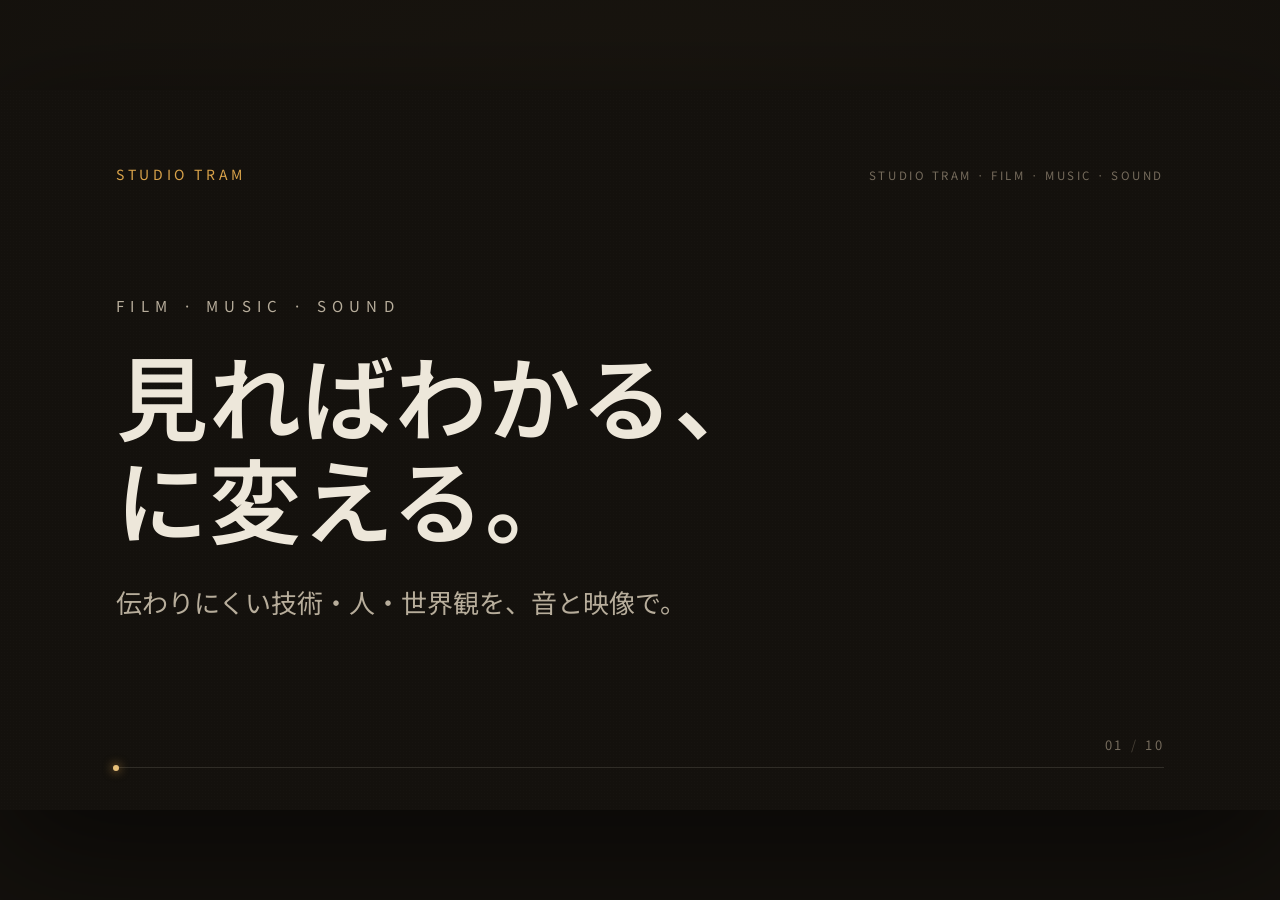
==== commit 95d98733: "Add files via upload" ====
--- a/index.html
+++ b/index.html
@@ -1,206 +1,108 @@
 <!DOCTYPE html>
 <html lang="ja">
 <head>
-<meta charset="UTF-8">
-<meta name="viewport" content="width=device-width, initial-scale=1.0">
-<title>STUDIO TRAM 合同会社 様 — 音で企業の印象を設計する｜営業OS構築提案</title>
-<link rel="preconnect" href="https://fonts.googleapis.com">
-<link rel="preconnect" href="https://fonts.gstatic.com" crossorigin>
-<link href="https://fonts.googleapis.com/css2?family=Noto+Serif+JP:wght@400;500;600;700&family=Noto+Sans+JP:wght@300;400;500;700&family=Space+Mono:wght@400;700&display=swap" rel="stylesheet">
-<style>
-  *{margin:0;padding:0;box-sizing:border-box;}
-  html{scroll-behavior:smooth;}
-  body{background:#07080B;color:#ECE9E1;font-family:'Noto Sans JP',sans-serif;font-weight:300;-webkit-font-smoothing:antialiased;overflow-x:hidden;}
-  ::selection{background:#CBA45C;color:#07080B;}
-  @keyframes wfPulse{0%,100%{transform:scaleY(0.25);opacity:.55;}50%{transform:scaleY(1);opacity:1;}}
-  @keyframes glowDrift{0%,100%{opacity:.5;transform:translate3d(0,0,0);}50%{opacity:.85;transform:translate3d(0,-14px,0);}}
-  @media print{html,body{background:#07080B !important;-webkit-print-color-adjust:exact;print-color-adjust:exact;}[data-sec]{break-inside:avoid;page-break-inside:avoid;}[data-bar]{animation:none !important;}}
-</style>
+<meta charset="UTF-8" />
+<meta name="viewport" content="width=device-width, initial-scale=1" />
+<title>STUDIO TRAM ｜ FILM · MUSIC · SOUND</title>
+<link rel="preconnect" href="https://fonts.googleapis.com" />
+<link rel="preconnect" href="https://fonts.gstatic.com" crossorigin />
+<link href="https://fonts.googleapis.com/css2?family=Shippori+Mincho+B1:wght@500;600;700&family=Noto+Sans+JP:wght@400;500;700&family=IBM+Plex+Mono:wght@400;500&display=swap" rel="stylesheet" />
+<link rel="stylesheet" href="styles.css" />
 </head>
 <body>
-
-<section data-sec="cover" style="position:relative;min-height:100vh;display:flex;flex-direction:column;justify-content:space-between;padding:clamp(28px,5vw,64px);overflow:hidden;">
-  <div style="position:absolute;inset:0;background:radial-gradient(120% 80% at 70% 0%, rgba(20,28,46,0.9) 0%, rgba(10,12,18,0.4) 45%, rgba(7,8,11,1) 80%);"></div>
-  <div style="position:absolute;width:520px;height:520px;right:-120px;top:-80px;border-radius:50%;background:radial-gradient(circle, rgba(203,164,92,0.16) 0%, rgba(203,164,92,0) 68%);animation:glowDrift 9s ease-in-out infinite;pointer-events:none;"></div>
-  <div style="position:absolute;width:420px;height:420px;left:-140px;bottom:60px;border-radius:50%;background:radial-gradient(circle, rgba(143,179,217,0.13) 0%, rgba(143,179,217,0) 70%);pointer-events:none;"></div>
-  <div style="position:relative;display:flex;justify-content:space-between;align-items:flex-start;gap:24px;flex-wrap:wrap;z-index:2;">
-    <div style="font-family:'Space Mono',monospace;font-size:12px;letter-spacing:0.32em;color:#8FB3D9;">SOUND-DESIGNED BRAND VIDEO</div>
-    <div style="font-family:'Space Mono',monospace;font-size:12px;letter-spacing:0.22em;color:#6E6A62;text-align:right;">営業OS構築提案 / 2026</div>
-  </div>
-  <div style="position:relative;z-index:2;max-width:1000px;">
-    <div style="font-family:'Space Mono',monospace;font-size:13px;letter-spacing:0.3em;color:#CBA45C;margin-bottom:26px;">STUDIO TRAM 合同会社 様</div>
-    <h1 style="font-family:'Noto Serif JP',serif;font-weight:600;font-size:clamp(34px,6.6vw,82px);line-height:1.18;letter-spacing:0.01em;color:#F4F1E8;">音で企業の印象を<br>設計する。</h1>
-    <div style="height:1px;width:clamp(120px,22vw,260px);background:linear-gradient(90deg,#CBA45C,rgba(203,164,92,0));margin:32px 0 26px;"></div>
-    <p style="font-family:'Noto Serif JP',serif;font-size:clamp(18px,2.6vw,30px);font-weight:400;line-height:1.6;color:#CFCABF;max-width:760px;">高単価ブランド映像案件化・営業OS構築提案</p>
-    <p style="font-size:clamp(13px,1.6vw,17px);line-height:1.9;color:#908C84;max-width:640px;margin-top:22px;">STUDIO TRAM 様の音楽・映像資産を、<br>価格比較されない営業資産へ変換する。</p>
-  </div>
-  <div style="position:relative;z-index:2;display:flex;align-items:flex-end;gap:3px;height:64px;"><div data-bar="1" style="width:4px;height:14px;background:linear-gradient(180deg,#CBA45C,rgba(203,164,92,0.25));transform-origin:bottom;animation:wfPulse 2.2s ease-in-out infinite;border-radius:2px;"></div><div data-bar="1" style="width:4px;height:22px;background:linear-gradient(180deg,#CBA45C,rgba(203,164,92,0.25));transform-origin:bottom;animation:wfPulse 2.2s ease-in-out infinite;border-radius:2px;"></div><div data-bar="1" style="width:4px;height:34px;background:linear-gradient(180deg,#CBA45C,rgba(203,164,92,0.25));transform-origin:bottom;animation:wfPulse 2.2s ease-in-out infinite;border-radius:2px;"></div><div data-bar="1" style="width:4px;height:46px;background:linear-gradient(180deg,#CBA45C,rgba(203,164,92,0.25));transform-origin:bottom;animation:wfPulse 2.2s ease-in-out infinite;border-radius:2px;"></div><div data-bar="1" style="width:4px;height:30px;background:linear-gradient(180deg,#CBA45C,rgba(203,164,92,0.25));transform-origin:bottom;animation:wfPulse 2.2s ease-in-out infinite;border-radius:2px;"></div><div data-bar="1" style="width:4px;height:18px;background:linear-gradient(180deg,#CBA45C,rgba(203,164,92,0.25));transform-origin:bottom;animation:wfPulse 2.2s ease-in-out infinite;border-radius:2px;"></div><div data-bar="1" style="width:4px;height:40px;background:linear-gradient(180deg,#CBA45C,rgba(203,164,92,0.25));transform-origin:bottom;animation:wfPulse 2.2s ease-in-out infinite;border-radius:2px;"></div><div data-bar="1" style="width:4px;height:52px;background:linear-gradient(180deg,#CBA45C,rgba(203,164,92,0.25));transform-origin:bottom;animation:wfPulse 2.2s ease-in-out infinite;border-radius:2px;"></div><div data-bar="1" style="width:4px;height:38px;background:linear-gradient(180deg,#CBA45C,rgba(203,164,92,0.25));transform-origin:bottom;animation:wfPulse 2.2s ease-in-out infinite;border-radius:2px;"></div><div data-bar="1" style="width:4px;height:24px;background:linear-gradient(180deg,#CBA45C,rgba(203,164,92,0.25));transform-origin:bottom;animation:wfPulse 2.2s ease-in-out infinite;border-radius:2px;"></div><div data-bar="1" style="width:4px;height:12px;background:linear-gradient(180deg,#CBA45C,rgba(203,164,92,0.25));transform-origin:bottom;animation:wfPulse 2.2s ease-in-out infinite;border-radius:2px;"></div><div data-bar="1" style="width:4px;height:30px;background:linear-gradient(180deg,#CBA45C,rgba(203,164,92,0.25));transform-origin:bottom;animation:wfPulse 2.2s ease-in-out infinite;border-radius:2px;"></div><div data-bar="1" style="width:4px;height:48px;background:linear-gradient(180deg,#CBA45C,rgba(203,164,92,0.25));transform-origin:bottom;animation:wfPulse 2.2s ease-in-out infinite;border-radius:2px;"></div><div data-bar="1" style="width:4px;height:60px;background:linear-gradient(180deg,#CBA45C,rgba(203,164,92,0.25));transform-origin:bottom;animation:wfPulse 2.2s ease-in-out infinite;border-radius:2px;"></div><div data-bar="1" style="width:4px;height:44px;background:linear-gradient(180deg,#CBA45C,rgba(203,164,92,0.25));transform-origin:bottom;animation:wfPulse 2.2s ease-in-out infinite;border-radius:2px;"></div><div data-bar="1" style="width:4px;height:28px;background:linear-gradient(180deg,#CBA45C,rgba(203,164,92,0.25));transform-origin:bottom;animation:wfPulse 2.2s ease-in-out infinite;border-radius:2px;"></div><div data-bar="1" style="width:4px;height:16px;background:linear-gradient(180deg,#CBA45C,rgba(203,164,92,0.25));transform-origin:bottom;animation:wfPulse 2.2s ease-in-out infinite;border-radius:2px;"></div><div data-bar="1" style="width:4px;height:34px;background:linear-gradient(180deg,#CBA45C,rgba(203,164,92,0.25));transform-origin:bottom;animation:wfPulse 2.2s ease-in-out infinite;border-radius:2px;"></div><div data-bar="1" style="width:4px;height:50px;background:linear-gradient(180deg,#CBA45C,rgba(203,164,92,0.25));transform-origin:bottom;animation:wfPulse 2.2s ease-in-out infinite;border-radius:2px;"></div><div data-bar="1" style="width:4px;height:38px;background:linear-gradient(180deg,#CBA45C,rgba(203,164,92,0.25));transform-origin:bottom;animation:wfPulse 2.2s ease-in-out infinite;border-radius:2px;"></div><div data-bar="1" style="width:4px;height:22px;background:linear-gradient(180deg,#CBA45C,rgba(203,164,92,0.25));transform-origin:bottom;animation:wfPulse 2.2s ease-in-out infinite;border-radius:2px;"></div><div data-bar="1" style="width:4px;height:14px;background:linear-gradient(180deg,#CBA45C,rgba(203,164,92,0.25));transform-origin:bottom;animation:wfPulse 2.2s ease-in-out infinite;border-radius:2px;"></div><div data-bar="1" style="width:4px;height:26px;background:linear-gradient(180deg,#CBA45C,rgba(203,164,92,0.25));transform-origin:bottom;animation:wfPulse 2.2s ease-in-out infinite;border-radius:2px;"></div><div data-bar="1" style="width:4px;height:42px;background:linear-gradient(180deg,#CBA45C,rgba(203,164,92,0.25));transform-origin:bottom;animation:wfPulse 2.2s ease-in-out infinite;border-radius:2px;"></div><div data-bar="1" style="width:4px;height:56px;background:linear-gradient(180deg,#CBA45C,rgba(203,164,92,0.25));transform-origin:bottom;animation:wfPulse 2.2s ease-in-out infinite;border-radius:2px;"></div><div data-bar="1" style="width:4px;height:40px;background:linear-gradient(180deg,#CBA45C,rgba(203,164,92,0.25));transform-origin:bottom;animation:wfPulse 2.2s ease-in-out infinite;border-radius:2px;"></div><div data-bar="1" style="width:4px;height:24px;background:linear-gradient(180deg,#CBA45C,rgba(203,164,92,0.25));transform-origin:bottom;animation:wfPulse 2.2s ease-in-out infinite;border-radius:2px;"></div><div data-bar="1" style="width:4px;height:16px;background:linear-gradient(180deg,#CBA45C,rgba(203,164,92,0.25));transform-origin:bottom;animation:wfPulse 2.2s ease-in-out infinite;border-radius:2px;"></div><div data-bar="1" style="width:4px;height:32px;background:linear-gradient(180deg,#CBA45C,rgba(203,164,92,0.25));transform-origin:bottom;animation:wfPulse 2.2s ease-in-out infinite;border-radius:2px;"></div><div data-bar="1" style="width:4px;height:46px;background:linear-gradient(180deg,#CBA45C,rgba(203,164,92,0.25));transform-origin:bottom;animation:wfPulse 2.2s ease-in-out infinite;border-radius:2px;"></div><div data-bar="1" style="width:4px;height:34px;background:linear-gradient(180deg,#CBA45C,rgba(203,164,92,0.25));transform-origin:bottom;animation:wfPulse 2.2s ease-in-out infinite;border-radius:2px;"></div><div data-bar="1" style="width:4px;height:20px;background:linear-gradient(180deg,#CBA45C,rgba(203,164,92,0.25));transform-origin:bottom;animation:wfPulse 2.2s ease-in-out infinite;border-radius:2px;"></div><div data-bar="1" style="width:4px;height:12px;background:linear-gradient(180deg,#CBA45C,rgba(203,164,92,0.25));transform-origin:bottom;animation:wfPulse 2.2s ease-in-out infinite;border-radius:2px;"></div><div data-bar="1" style="width:4px;height:28px;background:linear-gradient(180deg,#CBA45C,rgba(203,164,92,0.25));transform-origin:bottom;animation:wfPulse 2.2s ease-in-out infinite;border-radius:2px;"></div><div data-bar="1" style="width:4px;height:44px;background:linear-gradient(180deg,#CBA45C,rgba(203,164,92,0.25));transform-origin:bottom;animation:wfPulse 2.2s ease-in-out infinite;border-radius:2px;"></div><div data-bar="1" style="width:4px;height:58px;background:linear-gradient(180deg,#CBA45C,rgba(203,164,92,0.25));transform-origin:bottom;animation:wfPulse 2.2s ease-in-out infinite;border-radius:2px;"></div><div data-bar="1" style="width:4px;height:42px;background:linear-gradient(180deg,#CBA45C,rgba(203,164,92,0.25));transform-origin:bottom;animation:wfPulse 2.2s ease-in-out infinite;border-radius:2px;"></div><div data-bar="1" style="width:4px;height:26px;background:linear-gradient(180deg,#CBA45C,rgba(203,164,92,0.25));transform-origin:bottom;animation:wfPulse 2.2s ease-in-out infinite;border-radius:2px;"></div><div data-bar="1" style="width:4px;height:18px;background:linear-gradient(180deg,#CBA45C,rgba(203,164,92,0.25));transform-origin:bottom;animation:wfPulse 2.2s ease-in-out infinite;border-radius:2px;"></div><div data-bar="1" style="width:4px;height:30px;background:linear-gradient(180deg,#CBA45C,rgba(203,164,92,0.25));transform-origin:bottom;animation:wfPulse 2.2s ease-in-out infinite;border-radius:2px;"></div></div>
-</section>
-
-<section data-sec="conclusion" style="position:relative;padding:clamp(64px,9vw,140px) clamp(28px,5vw,64px);background:#0B0D13;border-top:1px solid rgba(255,255,255,0.06);">
-  <div style="max-width:1080px;margin:0 auto;">
-    <div style="font-family:'Space Mono',monospace;font-size:12px;letter-spacing:0.28em;color:#CBA45C;margin-bottom:36px;">02 — 結論</div>
-    <p style="font-family:'Noto Serif JP',serif;font-weight:400;font-size:clamp(24px,4.2vw,52px);line-height:1.5;color:#F2EFE6;">STUDIO TRAM 様は、<br><span style="color:#7E7A72;">「動画制作会社」</span>として売ると、<br><span style="position:relative;display:inline-block;color:#E8856B;">価格比較<span style="position:absolute;left:0;right:0;bottom:0.14em;height:2px;background:#E8856B;"></span></span>に巻き込まれる。</p>
-    <div style="height:1px;background:rgba(255,255,255,0.08);margin:clamp(40px,6vw,64px) 0;"></div>
-    <p style="font-family:'Noto Serif JP',serif;font-weight:500;font-size:clamp(24px,4.2vw,52px);line-height:1.5;color:#F2EFE6;">しかし、<br><span style="color:#E4C77E;">「音で企業の印象を設計する<br>ブランド映像会社」</span>として<br>再定義できれば──</p>
-    <div style="display:flex;flex-wrap:wrap;gap:12px;margin-top:40px;"><span style="font-size:14px;letter-spacing:0.04em;color:#CFCABF;padding:11px 20px;border:1px solid rgba(203,164,92,0.4);border-radius:100px;background:rgba(203,164,92,0.06);">企業PV</span><span style="font-size:14px;letter-spacing:0.04em;color:#CFCABF;padding:11px 20px;border:1px solid rgba(203,164,92,0.4);border-radius:100px;background:rgba(203,164,92,0.06);">ブランド映像</span><span style="font-size:14px;letter-spacing:0.04em;color:#CFCABF;padding:11px 20px;border:1px solid rgba(203,164,92,0.4);border-radius:100px;background:rgba(203,164,92,0.06);">周年動画</span><span style="font-size:14px;letter-spacing:0.04em;color:#CFCABF;padding:11px 20px;border:1px solid rgba(203,164,92,0.4);border-radius:100px;background:rgba(203,164,92,0.06);">代表メッセージ</span></div>
-    <p style="font-size:clamp(15px,1.8vw,19px);line-height:1.9;color:#908C84;margin-top:32px;max-width:720px;">など、高単価案件に接続できる。本提案は、その接続を「営業の仕組み（営業OS）」として設計するものです。</p>
-  </div>
-</section>
-
-<section data-sec="hypo" style="padding:clamp(64px,9vw,130px) clamp(28px,5vw,64px);background:#07080B;">
-  <div style="max-width:1080px;margin:0 auto;">
-    <div style="font-family:'Space Mono',monospace;font-size:12px;letter-spacing:0.28em;color:#CBA45C;margin-bottom:18px;">03 — 現状仮説</div>
-    <h2 style="font-family:'Noto Serif JP',serif;font-weight:500;font-size:clamp(26px,3.6vw,42px);line-height:1.4;color:#F2EFE6;margin-bottom:48px;">いま起きていること（仮説）</h2>
-    <div style="display:grid;grid-template-columns:repeat(auto-fit,minmax(300px,1fr));gap:1px;background:rgba(255,255,255,0.07);border:1px solid rgba(255,255,255,0.07);">
-      <div style="background:#0B0D13;padding:28px 26px;display:flex;gap:18px;align-items:flex-start;"><span style="font-family:'Space Mono',monospace;font-size:12px;color:#CBA45C;padding-top:4px;flex:none;">01</span><p style="font-size:15px;line-height:1.8;color:#D6D1C7;">音楽制作・映像制作の実績はある。</p></div><div style="background:#0B0D13;padding:28px 26px;display:flex;gap:18px;align-items:flex-start;"><span style="font-family:'Space Mono',monospace;font-size:12px;color:#CBA45C;padding-top:4px;flex:none;">02</span><p style="font-size:15px;line-height:1.8;color:#D6D1C7;">しかしWeb上では「ワンストップ制作会社」に見えやすい。</p></div><div style="background:#0B0D13;padding:28px 26px;display:flex;gap:18px;align-items:flex-start;"><span style="font-family:'Space Mono',monospace;font-size:12px;color:#CBA45C;padding-top:4px;flex:none;">03</span><p style="font-size:15px;line-height:1.8;color:#D6D1C7;">実績の質に対して、強みの言語化が不足している。</p></div><div style="background:#0B0D13;padding:28px 26px;display:flex;gap:18px;align-items:flex-start;"><span style="font-family:'Space Mono',monospace;font-size:12px;color:#CBA45C;padding-top:4px;flex:none;">04</span><p style="font-size:15px;line-height:1.8;color:#D6D1C7;">採用動画・研修動画の量産市場に入ると価格比較されやすい。</p></div><div style="background:#0B0D13;padding:28px 26px;display:flex;gap:18px;align-items:flex-start;"><span style="font-family:'Space Mono',monospace;font-size:12px;color:#CBA45C;padding-top:4px;flex:none;">05</span><p style="font-size:15px;line-height:1.8;color:#D6D1C7;">音の強みは、単体では低単価化しやすい。</p></div><div style="background:#0B0D13;padding:28px 26px;display:flex;gap:18px;align-items:flex-start;"><span style="font-family:'Space Mono',monospace;font-size:12px;color:#CBA45C;padding-top:4px;flex:none;">06</span><p style="font-size:15px;line-height:1.8;color:#D6D1C7;">音の価値は、ブランド映像・企業PV・周年動画・代表メッセージに組み込むと単価に乗りやすい。</p></div><div style="background:#0B0D13;padding:28px 26px;display:flex;gap:18px;align-items:flex-start;"><span style="font-family:'Space Mono',monospace;font-size:12px;color:#CBA45C;padding-top:4px;flex:none;">07</span><p style="font-size:15px;line-height:1.8;color:#D6D1C7;">少数体制の場合、アポを増やしすぎるより案件を選別する営業が必要。</p></div>
+  <div class="deck">
+    <div class="stage" id="stage">
+      <div class="slide-mount" id="mount"></div>
+      <div class="track" aria-hidden="true">
+        <div class="track-line"></div>
+        <div class="track-fill"></div>
+        <div class="track-node"></div>
+      </div>
     </div>
   </div>
-</section>
 
-<section data-sec="market" style="position:relative;padding:clamp(70px,10vw,150px) clamp(28px,5vw,64px);background:#0B0D13;overflow:hidden;">
-  <div style="position:absolute;inset:0;background:radial-gradient(80% 60% at 20% 30%, rgba(143,179,217,0.08), rgba(7,8,11,0) 60%);pointer-events:none;"></div>
-  <div style="max-width:1080px;margin:0 auto;position:relative;">
-    <div style="font-family:'Space Mono',monospace;font-size:12px;letter-spacing:0.28em;color:#8FB3D9;margin-bottom:30px;">04 — 市場の歪み</div>
-    <h2 style="font-family:'Noto Serif JP',serif;font-weight:500;font-size:clamp(28px,5vw,62px);line-height:1.42;color:#F2EFE6;max-width:980px;">映像市場は<span style="color:#7E7A72;">「きれいな画」</span>で<br>飽和している。</h2>
-    <p style="font-family:'Noto Serif JP',serif;font-size:clamp(20px,3vw,34px);line-height:1.5;color:#8FB3D9;margin-top:24px;">しかし企業の印象を決めるのは、<span style="color:#CFE3EE;">“音”</span>である。</p>
-    <div style="display:grid;grid-template-columns:repeat(auto-fit,minmax(280px,1fr));gap:14px;margin-top:54px;">
-      <div style="padding:24px;background:rgba(255,255,255,0.02);border:1px solid rgba(255,255,255,0.07);border-left:2px solid #7E7A72;"><p style="font-size:15px;line-height:1.85;color:#D6D1C7;">映像制作会社は増えている。</p></div><div style="padding:24px;background:rgba(255,255,255,0.02);border:1px solid rgba(255,255,255,0.07);border-left:2px solid #7E7A72;"><p style="font-size:15px;line-height:1.85;color:#D6D1C7;">「ワンストップ・低価格・高品質」という言葉が同質化している。</p></div><div style="padding:24px;background:rgba(255,255,255,0.02);border:1px solid rgba(255,255,255,0.07);border-left:2px solid #7E7A72;"><p style="font-size:15px;line-height:1.85;color:#D6D1C7;">企業側は制作会社の違いを判断しづらい。</p></div><div style="padding:24px;background:rgba(255,255,255,0.02);border:1px solid rgba(255,255,255,0.07);border-left:2px solid #E8856B;"><p style="font-size:15px;line-height:1.85;color:#D6D1C7;">採用動画・研修動画は競合が多く、価格比較されやすい。</p></div><div style="padding:24px;background:rgba(255,255,255,0.02);border:1px solid rgba(255,255,255,0.07);border-left:2px solid #8FB3D9;"><p style="font-size:15px;line-height:1.85;color:#D6D1C7;">企業の格・信頼感・温度感・記憶性を「音」で設計する提案はまだ少ない。</p></div><div style="padding:24px;background:rgba(255,255,255,0.02);border:1px solid rgba(255,255,255,0.07);border-left:2px solid #CBA45C;"><p style="font-size:15px;line-height:1.85;color:#D6D1C7;">ここに、STUDIO TRAM 様の勝ち筋がある。</p></div>
-    </div>
-  </div>
-</section>
+  <script src="deck-data.js"></script>
+  <script>
+  (function () {
+    const DECK = window.TRAM_DECK, TOTAL = DECK.length;
+    const stage = document.getElementById("stage");
+    const mount = document.getElementById("mount");
+    const reduce = matchMedia("(prefers-reduced-motion: reduce)").matches;
+    let cur = 0;
+    const picks = {}; // slideIndex -> chosen option key（選択状態を保持）
 
-<section data-sec="redef" style="padding:clamp(64px,9vw,140px) clamp(28px,5vw,64px);background:#07080B;">
-  <div style="max-width:1080px;margin:0 auto;">
-    <div style="font-family:'Space Mono',monospace;font-size:12px;letter-spacing:0.28em;color:#CBA45C;margin-bottom:18px;">05 — STUDIO TRAM 様の再定義</div>
-    <h2 style="font-family:'Noto Serif JP',serif;font-weight:500;font-size:clamp(26px,3.6vw,42px);line-height:1.4;color:#F2EFE6;margin-bottom:50px;">何を売っているのかを、定義し直す。</h2>
-    <div style="display:grid;grid-template-columns:repeat(auto-fit,minmax(300px,1fr));gap:24px;align-items:stretch;">
-      <div style="padding:36px 32px;background:#0B0D13;border:1px solid rgba(255,255,255,0.07);border-radius:3px;"><div style="font-family:'Space Mono',monospace;font-size:12px;letter-spacing:0.2em;color:#7E7A72;margin-bottom:20px;">BEFORE</div><p style="font-family:'Noto Serif JP',serif;font-size:clamp(19px,2.4vw,26px);line-height:1.6;color:#9A958C;">音楽制作・映像制作を<br>ワンストップで行う制作会社</p></div>
-      <div style="padding:36px 32px;background:linear-gradient(160deg,#13182A,#0C0E16);border:1px solid rgba(203,164,92,0.35);border-radius:3px;position:relative;overflow:hidden;"><div style="position:absolute;right:-40px;top:-40px;width:160px;height:160px;border-radius:50%;background:radial-gradient(circle,rgba(203,164,92,0.18),transparent 70%);"></div><div style="font-family:'Space Mono',monospace;font-size:12px;letter-spacing:0.2em;color:#E4C77E;margin-bottom:20px;position:relative;">AFTER</div><p style="font-family:'Noto Serif JP',serif;font-weight:500;font-size:clamp(19px,2.4vw,26px);line-height:1.6;color:#F4F1E8;position:relative;">音と映像で、企業の<br><span style="color:#E4C77E;">見え方・聞こえ方・記憶され方</span>を<br>設計するブランド映像会社</p></div>
-    </div>
-    <div style="margin-top:32px;"><div style="font-family:'Space Mono',monospace;font-size:11px;letter-spacing:0.24em;color:#6E6A62;margin-bottom:16px;">KEYWORDS</div><div style="display:flex;flex-wrap:wrap;gap:10px;"><span style="font-size:14px;color:#CFCABF;padding:9px 16px;border:1px solid rgba(255,255,255,0.13);border-radius:3px;">音による印象設計</span><span style="font-size:14px;color:#CFCABF;padding:9px 16px;border:1px solid rgba(255,255,255,0.13);border-radius:3px;">音響UX</span><span style="font-size:14px;color:#CFCABF;padding:9px 16px;border:1px solid rgba(255,255,255,0.13);border-radius:3px;">ブランドの知覚設計</span><span style="font-size:14px;color:#CFCABF;padding:9px 16px;border:1px solid rgba(255,255,255,0.13);border-radius:3px;">記憶に残る視聴体験</span><span style="font-size:14px;color:#CFCABF;padding:9px 16px;border:1px solid rgba(255,255,255,0.13);border-radius:3px;">企業の格を作る映像</span><span style="font-size:14px;color:#CFCABF;padding:9px 16px;border:1px solid rgba(255,255,255,0.13);border-radius:3px;">声・間・BGM・無音・サウンドロゴの設計</span></div></div>
-  </div>
-</section>
+    /* 16:9 自動スケール */
+    function fit() {
+      const s = Math.min(innerWidth / 1280, innerHeight / 720);
+      stage.style.transform = "scale(" + s + ")";
+    }
+    addEventListener("resize", fit);
 
-<section data-sec="sound" style="padding:clamp(64px,9vw,130px) clamp(28px,5vw,64px);background:#0B0D13;">
-  <div style="max-width:1080px;margin:0 auto;">
-    <div style="font-family:'Space Mono',monospace;font-size:12px;letter-spacing:0.28em;color:#CBA45C;margin-bottom:18px;">06 — 音で変わる企業印象</div>
-    <h2 style="font-family:'Noto Serif JP',serif;font-weight:500;font-size:clamp(26px,3.6vw,42px);line-height:1.4;color:#F2EFE6;margin-bottom:44px;">同じ映像でも、音で印象は反転する。</h2>
-    <div style="border:1px solid rgba(255,255,255,0.08);">
-      <div style="display:grid;grid-template-columns:1fr 1.1fr;background:rgba(255,255,255,0.04);font-family:'Space Mono',monospace;font-size:11px;letter-spacing:0.16em;color:#8FB3D9;"><div style="padding:16px 24px;">音の状態</div><div style="padding:16px 24px;border-left:1px solid rgba(255,255,255,0.08);">企業の印象</div></div>
-      <div style="display:grid;grid-template-columns:1fr 1.1fr;border-top:1px solid rgba(255,255,255,0.06);"><div style="padding:20px 24px;font-size:15px;color:#CFCABF;line-height:1.6;">声が聞き取りづらい</div><div style="padding:20px 24px;border-left:1px solid rgba(255,255,255,0.06);display:flex;align-items:center;gap:10px;"><span style="font-size:13px;color:#E8856B;">▼</span><span style="font-size:15px;line-height:1.6;color:#E6E1D7;">信頼感が落ちる</span></div></div><div style="display:grid;grid-template-columns:1fr 1.1fr;border-top:1px solid rgba(255,255,255,0.06);"><div style="padding:20px 24px;font-size:15px;color:#CFCABF;line-height:1.6;">BGMが軽い</div><div style="padding:20px 24px;border-left:1px solid rgba(255,255,255,0.06);display:flex;align-items:center;gap:10px;"><span style="font-size:13px;color:#E8856B;">▼</span><span style="font-size:15px;line-height:1.6;color:#E6E1D7;">安っぽく見える</span></div></div><div style="display:grid;grid-template-columns:1fr 1.1fr;border-top:1px solid rgba(255,255,255,0.06);"><div style="padding:20px 24px;font-size:15px;color:#CFCABF;line-height:1.6;">BGMが重すぎる</div><div style="padding:20px 24px;border-left:1px solid rgba(255,255,255,0.06);display:flex;align-items:center;gap:10px;"><span style="font-size:13px;color:#E8856B;">▼</span><span style="font-size:15px;line-height:1.6;color:#E6E1D7;">胡散臭く見える</span></div></div><div style="display:grid;grid-template-columns:1fr 1.1fr;border-top:1px solid rgba(255,255,255,0.06);"><div style="padding:20px 24px;font-size:15px;color:#CFCABF;line-height:1.6;">間がない</div><div style="padding:20px 24px;border-left:1px solid rgba(255,255,255,0.06);display:flex;align-items:center;gap:10px;"><span style="font-size:13px;color:#E8856B;">▼</span><span style="font-size:15px;line-height:1.6;color:#E6E1D7;">言葉が入ってこない</span></div></div><div style="display:grid;grid-template-columns:1fr 1.1fr;border-top:1px solid rgba(255,255,255,0.06);"><div style="padding:20px 24px;font-size:15px;color:#CFCABF;line-height:1.6;">無音がある</div><div style="padding:20px 24px;border-left:1px solid rgba(255,255,255,0.06);display:flex;align-items:center;gap:10px;"><span style="font-size:13px;color:#9FD0A8;">▲</span><span style="font-size:15px;line-height:1.6;color:#E6E1D7;">重要な言葉が刺さる</span></div></div><div style="display:grid;grid-template-columns:1fr 1.1fr;border-top:1px solid rgba(255,255,255,0.06);"><div style="padding:20px 24px;font-size:15px;color:#CFCABF;line-height:1.6;">サウンドロゴがある</div><div style="padding:20px 24px;border-left:1px solid rgba(255,255,255,0.06);display:flex;align-items:center;gap:10px;"><span style="font-size:13px;color:#9FD0A8;">▲</span><span style="font-size:15px;line-height:1.6;color:#E6E1D7;">記憶に残る</span></div></div><div style="display:grid;grid-template-columns:1fr 1.1fr;border-top:1px solid rgba(255,255,255,0.06);"><div style="padding:20px 24px;font-size:15px;color:#CFCABF;line-height:1.6;">音量バランスが整っている</div><div style="padding:20px 24px;border-left:1px solid rgba(255,255,255,0.06);display:flex;align-items:center;gap:10px;"><span style="font-size:13px;color:#9FD0A8;">▲</span><span style="font-size:15px;line-height:1.6;color:#E6E1D7;">プロフェッショナルに見える</span></div></div>
-    </div>
-    <div style="margin-top:44px;display:grid;grid-template-columns:repeat(auto-fit,minmax(240px,1fr));gap:18px;">
-      <div style="padding:28px;background:rgba(255,255,255,0.02);border:1px solid rgba(255,255,255,0.07);"><div style="font-family:'Space Mono',monospace;font-size:11px;letter-spacing:0.2em;color:#7E7A72;margin-bottom:14px;">映像</div><p style="font-family:'Noto Serif JP',serif;font-size:clamp(20px,2.4vw,26px);color:#CFCABF;">何を見せるか。</p></div>
-      <div style="padding:28px;background:linear-gradient(160deg,rgba(203,164,92,0.1),rgba(7,8,11,0));border:1px solid rgba(203,164,92,0.3);"><div style="font-family:'Space Mono',monospace;font-size:11px;letter-spacing:0.2em;color:#E4C77E;margin-bottom:14px;">音</div><p style="font-family:'Noto Serif JP',serif;font-weight:500;font-size:clamp(20px,2.4vw,26px);color:#F4F1E8;">どう感じさせるか。</p></div>
-    </div>
-  </div>
-</section>
+    /* チャンネル同期（presenterと双方向） */
+    let ch = null;
+    try { ch = new BroadcastChannel("studio-tram-deck"); } catch (e) {}
+    if (ch) ch.onmessage = (e) => {
+      const m = e.data || {};
+      if (m.type === "goto" && m.i !== cur) go(m.i, false);
+      if (m.type === "pick" && m.i === cur) applyPick(m.k, false);
+      if (m.type === "hello" && ch) ch.postMessage({ type: "state", i: cur });
+    };
+    function broadcast(o) { if (ch) ch.postMessage(o); }
 
-<section data-sec="targets" style="padding:clamp(64px,9vw,130px) clamp(28px,5vw,64px);background:#07080B;">
-  <div style="max-width:1080px;margin:0 auto;">
-    <div style="font-family:'Space Mono',monospace;font-size:12px;letter-spacing:0.28em;color:#CBA45C;margin-bottom:18px;">07 — 狙うべき案件領域</div>
-    <h2 style="font-family:'Noto Serif JP',serif;font-weight:500;font-size:clamp(26px,3.6vw,42px);line-height:1.4;color:#F2EFE6;margin-bottom:44px;">優先順位を、明確に決める。</h2>
-    <div style="display:flex;flex-direction:column;gap:16px;">
-      <div style="display:grid;grid-template-columns:auto 1fr;gap:clamp(20px,4vw,44px);align-items:start;padding:clamp(26px,3vw,38px) clamp(24px,3vw,40px);background:#0B0D13;border:1px solid rgba(255,255,255,0.07);border-left:3px solid #CBA45C;border-radius:3px;"><div style="text-align:center;"><div style="font-family:'Space Mono',monospace;font-size:11px;letter-spacing:0.16em;color:#CBA45C;">FIRST</div><div style="font-family:'Noto Serif JP',serif;font-size:clamp(38px,6vw,64px);line-height:1;color:#CBA45C;font-weight:600;">1</div></div><div><h3 style="font-family:'Noto Serif JP',serif;font-weight:500;font-size:clamp(19px,2.4vw,28px);line-height:1.45;color:#F2EFE6;margin-bottom:18px;">企業PV・ブランド映像・周年動画・代表メッセージ</h3><ul style="list-style:none;display:flex;flex-direction:column;gap:9px;"><li style="font-size:14.5px;line-height:1.7;color:#A8A39A;padding-left:18px;position:relative;"><span style="position:absolute;left:0;top:0.55em;width:6px;height:6px;background:#CBA45C;border-radius:50%;"></span>音と映像の一体設計が価値になりやすい</li><li style="font-size:14.5px;line-height:1.7;color:#A8A39A;padding-left:18px;position:relative;"><span style="position:absolute;left:0;top:0.55em;width:6px;height:6px;background:#CBA45C;border-radius:50%;"></span>企業の格・信頼感・世界観に直結する</li><li style="font-size:14.5px;line-height:1.7;color:#A8A39A;padding-left:18px;position:relative;"><span style="position:absolute;left:0;top:0.55em;width:6px;height:6px;background:#CBA45C;border-radius:50%;"></span>単価が上がりやすい</li><li style="font-size:14.5px;line-height:1.7;color:#A8A39A;padding-left:18px;position:relative;"><span style="position:absolute;left:0;top:0.55em;width:6px;height:6px;background:#CBA45C;border-radius:50%;"></span>STUDIO TRAM 様の強みが最も乗る</li></ul></div></div><div style="display:grid;grid-template-columns:auto 1fr;gap:clamp(20px,4vw,44px);align-items:start;padding:clamp(26px,3vw,38px) clamp(24px,3vw,40px);background:#0B0D13;border:1px solid rgba(255,255,255,0.07);border-left:3px solid #8FB3D9;border-radius:3px;"><div style="text-align:center;"><div style="font-family:'Space Mono',monospace;font-size:11px;letter-spacing:0.16em;color:#8FB3D9;">SECOND</div><div style="font-family:'Noto Serif JP',serif;font-size:clamp(38px,6vw,64px);line-height:1;color:#8FB3D9;font-weight:600;">2</div></div><div><h3 style="font-family:'Noto Serif JP',serif;font-weight:500;font-size:clamp(19px,2.4vw,28px);line-height:1.45;color:#F2EFE6;margin-bottom:18px;">既存動画の音リデザイン・印象改善</h3><ul style="list-style:none;display:flex;flex-direction:column;gap:9px;"><li style="font-size:14.5px;line-height:1.7;color:#A8A39A;padding-left:18px;position:relative;"><span style="position:absolute;left:0;top:0.55em;width:6px;height:6px;background:#8FB3D9;border-radius:50%;"></span>低リスクな入口商品になる</li><li style="font-size:14.5px;line-height:1.7;color:#A8A39A;padding-left:18px;position:relative;"><span style="position:absolute;left:0;top:0.55em;width:6px;height:6px;background:#8FB3D9;border-radius:50%;"></span>音の違いを体感してもらいやすい</li><li style="font-size:14.5px;line-height:1.7;color:#A8A39A;padding-left:18px;position:relative;"><span style="position:absolute;left:0;top:0.55em;width:6px;height:6px;background:#8FB3D9;border-radius:50%;"></span>既存動画を活かせるため提案しやすい</li><li style="font-size:14.5px;line-height:1.7;color:#A8A39A;padding-left:18px;position:relative;"><span style="position:absolute;left:0;top:0.55em;width:6px;height:6px;background:#8FB3D9;border-radius:50%;"></span>本命のブランド映像案件につなげやすい</li></ul></div></div><div style="display:grid;grid-template-columns:auto 1fr;gap:clamp(20px,4vw,44px);align-items:start;padding:clamp(26px,3vw,38px) clamp(24px,3vw,40px);background:#0B0D13;border:1px solid rgba(255,255,255,0.07);border-left:3px solid #9FD0A8;border-radius:3px;"><div style="text-align:center;"><div style="font-family:'Space Mono',monospace;font-size:11px;letter-spacing:0.16em;color:#9FD0A8;">THIRD</div><div style="font-family:'Noto Serif JP',serif;font-size:clamp(38px,6vw,64px);line-height:1;color:#9FD0A8;font-weight:600;">3</div></div><div><h3 style="font-family:'Noto Serif JP',serif;font-weight:500;font-size:clamp(19px,2.4vw,28px);line-height:1.45;color:#F2EFE6;margin-bottom:18px;">採用動画</h3><ul style="list-style:none;display:flex;flex-direction:column;gap:9px;"><li style="font-size:14.5px;line-height:1.7;color:#A8A39A;padding-left:18px;position:relative;"><span style="position:absolute;left:0;top:0.55em;width:6px;height:6px;background:#9FD0A8;border-radius:50%;"></span>KPI化しやすい</li><li style="font-size:14.5px;line-height:1.7;color:#A8A39A;padding-left:18px;position:relative;"><span style="position:absolute;left:0;top:0.55em;width:6px;height:6px;background:#9FD0A8;border-radius:50%;"></span>競合が多いため、量産型ではなく「ブランド採用動画」として扱う</li><li style="font-size:14.5px;line-height:1.7;color:#A8A39A;padding-left:18px;position:relative;"><span style="position:absolute;left:0;top:0.55em;width:6px;height:6px;background:#9FD0A8;border-radius:50%;"></span>応募率・採用ページ滞在時間などの数値事例化に向いている</li></ul></div></div><div style="display:grid;grid-template-columns:auto 1fr;gap:clamp(20px,4vw,44px);align-items:start;padding:clamp(26px,3vw,38px) clamp(24px,3vw,40px);background:#0B0D13;border:1px solid rgba(255,255,255,0.07);border-left:3px solid #7E7A72;border-radius:3px;"><div style="text-align:center;"><div style="font-family:'Space Mono',monospace;font-size:11px;letter-spacing:0.16em;color:#7E7A72;">FOURTH</div><div style="font-family:'Noto Serif JP',serif;font-size:clamp(38px,6vw,64px);line-height:1;color:#7E7A72;font-weight:600;">4</div></div><div><h3 style="font-family:'Noto Serif JP',serif;font-weight:500;font-size:clamp(19px,2.4vw,28px);line-height:1.45;color:#F2EFE6;margin-bottom:18px;">研修動画</h3><ul style="list-style:none;display:flex;flex-direction:column;gap:9px;"><li style="font-size:14.5px;line-height:1.7;color:#A8A39A;padding-left:18px;position:relative;"><span style="position:absolute;left:0;top:0.55em;width:6px;height:6px;background:#7E7A72;border-radius:50%;"></span>通常のマニュアル動画は価格競争になりやすい</li><li style="font-size:14.5px;line-height:1.7;color:#A8A39A;padding-left:18px;position:relative;"><span style="position:absolute;left:0;top:0.55em;width:6px;height:6px;background:#7E7A72;border-radius:50%;"></span>理念浸透・接客品質・管理職研修・ブランド理解研修など、感情・文化・世界観が絡む領域に限定する</li></ul></div></div>
-    </div>
-  </div>
-</section>
+    function render() {
+      mount.innerHTML = window.renderSlide(DECK[cur], cur, TOTAL);
+      stage.style.setProperty("--progress", TOTAL > 1 ? cur / (TOTAL - 1) : 0);
+      stage.classList.toggle("is-hero", DECK[cur].layout === "hero");
 
-<section data-sec="entry" style="padding:clamp(64px,9vw,130px) clamp(28px,5vw,64px);background:#0B0D13;">
-  <div style="max-width:1080px;margin:0 auto;">
-    <div style="font-family:'Space Mono',monospace;font-size:12px;letter-spacing:0.28em;color:#8FB3D9;margin-bottom:18px;">08 — 入口商品設計</div>
-    <h2 style="font-family:'Noto Serif JP',serif;font-weight:500;font-size:clamp(26px,3.6vw,42px);line-height:1.4;color:#F2EFE6;margin-bottom:14px;">無料相談ではなく、<span style="color:#8FB3D9;">有料設計セッション</span>。</h2>
-    <p style="font-size:15px;line-height:1.9;color:#908C84;max-width:720px;margin-bottom:46px;">無料相談で工数を溶かさず、本気度の高い顧客だけを残す。STUDIO TRAM 様の価値を安売りしない入口をつくります。</p>
-    <div style="display:grid;grid-template-columns:repeat(auto-fit,minmax(280px,1fr));gap:24px;">
-      <div style="grid-column:1/-1;display:flex;flex-wrap:wrap;justify-content:space-between;align-items:flex-end;gap:24px;padding:clamp(30px,4vw,46px);background:linear-gradient(150deg,#13182A,#0A0C12);border:1px solid rgba(143,179,217,0.3);border-radius:4px;"><div><div style="font-family:'Space Mono',monospace;font-size:11px;letter-spacing:0.2em;color:#8FB3D9;margin-bottom:14px;">PRODUCT — ENTRY</div><h3 style="font-family:'Noto Serif JP',serif;font-weight:600;font-size:clamp(26px,3.6vw,40px);line-height:1.35;color:#F4F1E8;">音 × 映像<br>ブランド診断セッション</h3></div><div style="text-align:right;"><div style="font-family:'Noto Serif JP',serif;font-weight:600;font-size:clamp(30px,4.4vw,52px);color:#CFE3EE;line-height:1;">¥5〜10<span style="font-size:0.5em;">万</span></div><p style="font-size:12.5px;color:#8FB3D9;margin-top:10px;">制作受注時に一部充当可能</p></div></div>
-      <div style="grid-column:1/-1;"><div style="font-family:'Space Mono',monospace;font-size:11px;letter-spacing:0.2em;color:#6E6A62;margin-bottom:16px;">診断内容</div><div style="display:grid;grid-template-columns:repeat(auto-fit,minmax(230px,1fr));gap:1px;background:rgba(255,255,255,0.07);border:1px solid rgba(255,255,255,0.07);"><div style="background:#0B0D13;padding:22px 22px;display:flex;gap:14px;align-items:flex-start;"><span style="font-family:'Space Mono',monospace;font-size:11px;color:#8FB3D9;padding-top:3px;">01</span><p style="font-size:14px;line-height:1.7;color:#D6D1C7;">既存動画の音声品質</p></div><div style="background:#0B0D13;padding:22px 22px;display:flex;gap:14px;align-items:flex-start;"><span style="font-family:'Space Mono',monospace;font-size:11px;color:#8FB3D9;padding-top:3px;">02</span><p style="font-size:14px;line-height:1.7;color:#D6D1C7;">BGMの印象</p></div><div style="background:#0B0D13;padding:22px 22px;display:flex;gap:14px;align-items:flex-start;"><span style="font-family:'Space Mono',monospace;font-size:11px;color:#8FB3D9;padding-top:3px;">03</span><p style="font-size:14px;line-height:1.7;color:#D6D1C7;">冒頭5秒の引き込み</p></div><div style="background:#0B0D13;padding:22px 22px;display:flex;gap:14px;align-items:flex-start;"><span style="font-family:'Space Mono',monospace;font-size:11px;color:#8FB3D9;padding-top:3px;">04</span><p style="font-size:14px;line-height:1.7;color:#D6D1C7;">代表メッセージの伝わり方</p></div><div style="background:#0B0D13;padding:22px 22px;display:flex;gap:14px;align-items:flex-start;"><span style="font-family:'Space Mono',monospace;font-size:11px;color:#8FB3D9;padding-top:3px;">05</span><p style="font-size:14px;line-height:1.7;color:#D6D1C7;">会社の格・信頼感・温度感</p></div><div style="background:#0B0D13;padding:22px 22px;display:flex;gap:14px;align-items:flex-start;"><span style="font-family:'Space Mono',monospace;font-size:11px;color:#8FB3D9;padding-top:3px;">06</span><p style="font-size:14px;line-height:1.7;color:#D6D1C7;">視聴維持率の改善余地</p></div><div style="background:#0B0D13;padding:22px 22px;display:flex;gap:14px;align-items:flex-start;"><span style="font-family:'Space Mono',monospace;font-size:11px;color:#8FB3D9;padding-top:3px;">07</span><p style="font-size:14px;line-height:1.7;color:#D6D1C7;">採用・営業・ブランド導線への接続</p></div><div style="background:#0B0D13;padding:22px 22px;display:flex;gap:14px;align-items:flex-start;"><span style="font-family:'Space Mono',monospace;font-size:11px;color:#8FB3D9;padding-top:3px;">08</span><p style="font-size:14px;line-height:1.7;color:#D6D1C7;">本命映像への展開余地</p></div></div></div>
-    </div>
-  </div>
-</section>
+      // 選択肢のクリック挙動
+      const slide = mount.querySelector(".slide");
+      if (DECK[cur].layout === "choices") {
+        slide.querySelectorAll(".choice").forEach((btn) => {
+          btn.addEventListener("click", () => applyPick(+btn.dataset.k, true));
+        });
+        if (picks[cur] != null) applyPick(picks[cur], false);
+      }
 
-<section data-sec="flagship" style="position:relative;padding:clamp(70px,10vw,150px) clamp(28px,5vw,64px);background:#07080B;overflow:hidden;">
-  <div style="position:absolute;inset:0;background:radial-gradient(70% 50% at 80% 20%, rgba(203,164,92,0.1), transparent 60%);pointer-events:none;"></div>
-  <div style="max-width:1080px;margin:0 auto;position:relative;">
-    <div style="font-family:'Space Mono',monospace;font-size:12px;letter-spacing:0.28em;color:#CBA45C;margin-bottom:18px;">09 — 本命商品設計</div>
-    <div style="display:flex;flex-wrap:wrap;justify-content:space-between;align-items:flex-end;gap:24px;margin-bottom:50px;"><div><div style="font-family:'Space Mono',monospace;font-size:11px;letter-spacing:0.2em;color:#E4C77E;margin-bottom:14px;">PRODUCT — FLAGSHIP</div><h2 style="font-family:'Noto Serif JP',serif;font-weight:600;font-size:clamp(28px,4vw,52px);line-height:1.3;color:#F4F1E8;">音響印象設計型<br>ブランド映像</h2></div><div style="text-align:right;"><div style="font-family:'Space Mono',monospace;font-size:11px;letter-spacing:0.18em;color:#7E7A72;margin-bottom:8px;">TARGET PRICE</div><div style="font-family:'Noto Serif JP',serif;font-weight:600;font-size:clamp(34px,5vw,60px);color:#E4C77E;line-height:1;">¥150〜500<span style="font-size:0.46em;">万</span></div></div></div>
-    <div style="display:grid;grid-template-columns:repeat(auto-fit,minmax(300px,1fr));gap:24px;">
-      <div style="padding:clamp(28px,3.4vw,40px);background:#0B0D13;border:1px solid rgba(255,255,255,0.07);border-radius:3px;"><div style="font-family:'Space Mono',monospace;font-size:11px;letter-spacing:0.2em;color:#6E6A62;margin-bottom:20px;">対象案件</div><div style="display:flex;flex-wrap:wrap;gap:9px;"><span style="font-size:13.5px;color:#D6D1C7;padding:9px 15px;background:rgba(255,255,255,0.03);border:1px solid rgba(255,255,255,0.1);border-radius:3px;">企業PV</span><span style="font-size:13.5px;color:#D6D1C7;padding:9px 15px;background:rgba(255,255,255,0.03);border:1px solid rgba(255,255,255,0.1);border-radius:3px;">周年動画</span><span style="font-size:13.5px;color:#D6D1C7;padding:9px 15px;background:rgba(255,255,255,0.03);border:1px solid rgba(255,255,255,0.1);border-radius:3px;">代表メッセージ</span><span style="font-size:13.5px;color:#D6D1C7;padding:9px 15px;background:rgba(255,255,255,0.03);border:1px solid rgba(255,255,255,0.1);border-radius:3px;">ブランドムービー</span><span style="font-size:13.5px;color:#D6D1C7;padding:9px 15px;background:rgba(255,255,255,0.03);border:1px solid rgba(255,255,255,0.1);border-radius:3px;">採用ブランド動画</span><span style="font-size:13.5px;color:#D6D1C7;padding:9px 15px;background:rgba(255,255,255,0.03);border:1px solid rgba(255,255,255,0.1);border-radius:3px;">展示会用映像</span><span style="font-size:13.5px;color:#D6D1C7;padding:9px 15px;background:rgba(255,255,255,0.03);border:1px solid rgba(255,255,255,0.1);border-radius:3px;">サービス紹介動画</span><span style="font-size:13.5px;color:#D6D1C7;padding:9px 15px;background:rgba(255,255,255,0.03);border:1px solid rgba(255,255,255,0.1);border-radius:3px;">既存動画の高付加価値リニューアル</span></div></div>
-      <div style="padding:clamp(28px,3.4vw,40px);background:linear-gradient(160deg,#15192B,#0A0C12);border:1px solid rgba(203,164,92,0.3);border-radius:3px;"><div style="font-family:'Space Mono',monospace;font-size:11px;letter-spacing:0.2em;color:#E4C77E;margin-bottom:20px;">提供価値</div><ul style="list-style:none;display:flex;flex-direction:column;gap:13px;"><li style="font-size:14.5px;line-height:1.65;color:#E6E1D7;padding-left:20px;position:relative;"><span style="position:absolute;left:0;top:0.5em;width:7px;height:7px;border:1.5px solid #CBA45C;border-radius:50%;"></span>企業の格を上げる</li><li style="font-size:14.5px;line-height:1.65;color:#E6E1D7;padding-left:20px;position:relative;"><span style="position:absolute;left:0;top:0.5em;width:7px;height:7px;border:1.5px solid #CBA45C;border-radius:50%;"></span>信頼感を作る</li><li style="font-size:14.5px;line-height:1.65;color:#E6E1D7;padding-left:20px;position:relative;"><span style="position:absolute;left:0;top:0.5em;width:7px;height:7px;border:1.5px solid #CBA45C;border-radius:50%;"></span>代表の言葉に重みを出す</li><li style="font-size:14.5px;line-height:1.65;color:#E6E1D7;padding-left:20px;position:relative;"><span style="position:absolute;left:0;top:0.5em;width:7px;height:7px;border:1.5px solid #CBA45C;border-radius:50%;"></span>採用候補者に温度感を伝える</li><li style="font-size:14.5px;line-height:1.65;color:#E6E1D7;padding-left:20px;position:relative;"><span style="position:absolute;left:0;top:0.5em;width:7px;height:7px;border:1.5px solid #CBA45C;border-radius:50%;"></span>営業前に会社理解を進める</li><li style="font-size:14.5px;line-height:1.65;color:#E6E1D7;padding-left:20px;position:relative;"><span style="position:absolute;left:0;top:0.5em;width:7px;height:7px;border:1.5px solid #CBA45C;border-radius:50%;"></span>価格比較ではなく、世界観・信頼で選ばれる状態を作る</li></ul></div>
-    </div>
-  </div>
-</section>
+      const el = slide;
+      if (reduce) { el.classList.add("in"); }
+      else { requestAnimationFrame(() => requestAnimationFrame(() => el.classList.add("in"))); }
+    }
 
-<section data-sec="flow" style="padding:clamp(64px,9vw,130px) clamp(28px,5vw,64px);background:#0B0D13;">
-  <div style="max-width:1080px;margin:0 auto;">
-    <div style="font-family:'Space Mono',monospace;font-size:12px;letter-spacing:0.28em;color:#CBA45C;margin-bottom:18px;">10 — 営業導線</div>
-    <h2 style="font-family:'Noto Serif JP',serif;font-weight:500;font-size:clamp(26px,3.6vw,42px);line-height:1.4;color:#F2EFE6;margin-bottom:48px;">診断から、再現性のある高単価受注へ。</h2>
-    <div style="display:grid;grid-template-columns:repeat(auto-fit,minmax(280px,1fr));gap:0;position:relative;">
-      <div style="display:flex;gap:18px;align-items:flex-start;padding:20px 22px;border-bottom:1px solid rgba(255,255,255,0.06);border-right:1px solid rgba(255,255,255,0.06);"><div style="font-family:'Space Mono',monospace;font-size:13px;color:#07080B;background:#CBA45C;width:30px;height:30px;border-radius:50%;display:flex;align-items:center;justify-content:center;flex:none;font-weight:700;">1</div><p style="font-size:14.5px;line-height:1.65;color:#D6D1C7;padding-top:4px;">ターゲット企業選定</p></div><div style="display:flex;gap:18px;align-items:flex-start;padding:20px 22px;border-bottom:1px solid rgba(255,255,255,0.06);border-right:1px solid rgba(255,255,255,0.06);"><div style="font-family:'Space Mono',monospace;font-size:13px;color:#07080B;background:#CBA45C;width:30px;height:30px;border-radius:50%;display:flex;align-items:center;justify-content:center;flex:none;font-weight:700;">2</div><p style="font-size:14.5px;line-height:1.65;color:#D6D1C7;padding-top:4px;">既存動画・Web・採用ページを確認</p></div><div style="display:flex;gap:18px;align-items:flex-start;padding:20px 22px;border-bottom:1px solid rgba(255,255,255,0.06);border-right:1px solid rgba(255,255,255,0.06);"><div style="font-family:'Space Mono',monospace;font-size:13px;color:#07080B;background:#CBA45C;width:30px;height:30px;border-radius:50%;display:flex;align-items:center;justify-content:center;flex:none;font-weight:700;">3</div><p style="font-size:14.5px;line-height:1.65;color:#D6D1C7;padding-top:4px;">音と印象の改善余地を仮説化</p></div><div style="display:flex;gap:18px;align-items:flex-start;padding:20px 22px;border-bottom:1px solid rgba(255,255,255,0.06);border-right:1px solid rgba(255,255,255,0.06);"><div style="font-family:'Space Mono',monospace;font-size:13px;color:#07080B;background:#8FB3D9;width:30px;height:30px;border-radius:50%;display:flex;align-items:center;justify-content:center;flex:none;font-weight:700;">4</div><p style="font-size:14.5px;line-height:1.65;color:#D6D1C7;padding-top:4px;">有料ブランド診断を提案</p></div><div style="display:flex;gap:18px;align-items:flex-start;padding:20px 22px;border-bottom:1px solid rgba(255,255,255,0.06);border-right:1px solid rgba(255,255,255,0.06);"><div style="font-family:'Space Mono',monospace;font-size:13px;color:#07080B;background:#8FB3D9;width:30px;height:30px;border-radius:50%;display:flex;align-items:center;justify-content:center;flex:none;font-weight:700;">5</div><p style="font-size:14.5px;line-height:1.65;color:#D6D1C7;padding-top:4px;">既存動画の音リデザイン／小規模改善</p></div><div style="display:flex;gap:18px;align-items:flex-start;padding:20px 22px;border-bottom:1px solid rgba(255,255,255,0.06);border-right:1px solid rgba(255,255,255,0.06);"><div style="font-family:'Space Mono',monospace;font-size:13px;color:#07080B;background:#E4C77E;width:30px;height:30px;border-radius:50%;display:flex;align-items:center;justify-content:center;flex:none;font-weight:700;">6</div><p style="font-size:14.5px;line-height:1.65;color:#D6D1C7;padding-top:4px;">本命ブランド映像を提案</p></div><div style="display:flex;gap:18px;align-items:flex-start;padding:20px 22px;border-bottom:1px solid rgba(255,255,255,0.06);border-right:1px solid rgba(255,255,255,0.06);"><div style="font-family:'Space Mono',monospace;font-size:13px;color:#07080B;background:#E4C77E;width:30px;height:30px;border-radius:50%;display:flex;align-items:center;justify-content:center;flex:none;font-weight:700;">7</div><p style="font-size:14.5px;line-height:1.65;color:#D6D1C7;padding-top:4px;">視聴データ・反応を測定</p></div><div style="display:flex;gap:18px;align-items:flex-start;padding:20px 22px;border-bottom:1px solid rgba(255,255,255,0.06);border-right:1px solid rgba(255,255,255,0.06);"><div style="font-family:'Space Mono',monospace;font-size:13px;color:#07080B;background:#9FD0A8;width:30px;height:30px;border-radius:50%;display:flex;align-items:center;justify-content:center;flex:none;font-weight:700;">8</div><p style="font-size:14.5px;line-height:1.65;color:#D6D1C7;padding-top:4px;">ケーススタディ化</p></div><div style="display:flex;gap:18px;align-items:flex-start;padding:20px 22px;border-bottom:1px solid rgba(255,255,255,0.06);border-right:1px solid rgba(255,255,255,0.06);"><div style="font-family:'Space Mono',monospace;font-size:13px;color:#07080B;background:#9FD0A8;width:30px;height:30px;border-radius:50%;display:flex;align-items:center;justify-content:center;flex:none;font-weight:700;">9</div><p style="font-size:14.5px;line-height:1.65;color:#D6D1C7;padding-top:4px;">次の営業資料・Webに転用</p></div><div style="display:flex;gap:18px;align-items:flex-start;padding:20px 22px;border-bottom:1px solid rgba(255,255,255,0.06);border-right:1px solid rgba(255,255,255,0.06);"><div style="font-family:'Space Mono',monospace;font-size:13px;color:#07080B;background:#9FD0A8;width:30px;height:30px;border-radius:50%;display:flex;align-items:center;justify-content:center;flex:none;font-weight:700;">10</div><p style="font-size:14.5px;line-height:1.65;color:#D6D1C7;padding-top:4px;">高単価案件の再現性を高める</p></div>
-    </div>
-  </div>
-</section>
+    function applyPick(k, emit) {
+      picks[cur] = k;
+      const grid = mount.querySelector(".choice-grid");
+      if (!grid) return;
+      grid.classList.add("has-pick");
+      grid.querySelectorAll(".choice").forEach((b) =>
+        b.classList.toggle("is-picked", +b.dataset.k === k)
+      );
+      if (emit) broadcast({ type: "pick", i: cur, k });
+    }
 
-<section data-sec="kpi" style="padding:clamp(64px,9vw,130px) clamp(28px,5vw,64px);background:#07080B;">
-  <div style="max-width:1080px;margin:0 auto;">
-    <div style="font-family:'Space Mono',monospace;font-size:12px;letter-spacing:0.28em;color:#CBA45C;margin-bottom:18px;">11 — KPI・PDCA 設計</div>
-    <h2 style="font-family:'Noto Serif JP',serif;font-weight:500;font-size:clamp(26px,3.6vw,42px);line-height:1.4;color:#F2EFE6;margin-bottom:44px;">約束する数字と、共同で検証する数字を分ける。</h2>
-    <div style="display:grid;grid-template-columns:repeat(auto-fit,minmax(300px,1fr));gap:24px;">
-      <div style="padding:clamp(26px,3vw,36px);background:linear-gradient(160deg,rgba(203,164,92,0.08),rgba(7,8,11,0));border:1px solid rgba(203,164,92,0.28);border-radius:3px;"><div style="font-family:'Space Mono',monospace;font-size:11px;letter-spacing:0.18em;color:#E4C77E;margin-bottom:8px;">PHASE 1 — 約束する</div><h3 style="font-family:'Noto Serif JP',serif;font-size:clamp(18px,2.2vw,23px);color:#F2EFE6;margin-bottom:22px;">STUDIO TRAM 側で測れるKPI</h3><div style="display:flex;flex-wrap:wrap;gap:8px;"><span style="font-size:13.5px;color:#E6E1D7;padding:8px 14px;background:rgba(255,255,255,0.03);border:1px solid rgba(203,164,92,0.25);border-radius:3px;">視聴完了率</span><span style="font-size:13.5px;color:#E6E1D7;padding:8px 14px;background:rgba(255,255,255,0.03);border:1px solid rgba(203,164,92,0.25);border-radius:3px;">視聴維持率</span><span style="font-size:13.5px;color:#E6E1D7;padding:8px 14px;background:rgba(255,255,255,0.03);border:1px solid rgba(203,164,92,0.25);border-radius:3px;">再生数</span><span style="font-size:13.5px;color:#E6E1D7;padding:8px 14px;background:rgba(255,255,255,0.03);border:1px solid rgba(203,164,92,0.25);border-radius:3px;">離脱ポイント</span><span style="font-size:13.5px;color:#E6E1D7;padding:8px 14px;background:rgba(255,255,255,0.03);border:1px solid rgba(203,164,92,0.25);border-radius:3px;">動画別の反応</span><span style="font-size:13.5px;color:#E6E1D7;padding:8px 14px;background:rgba(255,255,255,0.03);border:1px solid rgba(203,164,92,0.25);border-radius:3px;">提案化率</span><span style="font-size:13.5px;color:#E6E1D7;padding:8px 14px;background:rgba(255,255,255,0.03);border:1px solid rgba(203,164,92,0.25);border-radius:3px;">受注単価</span><span style="font-size:13.5px;color:#E6E1D7;padding:8px 14px;background:rgba(255,255,255,0.03);border:1px solid rgba(203,164,92,0.25);border-radius:3px;">事例化率</span></div></div>
-      <div style="padding:clamp(26px,3vw,36px);background:rgba(255,255,255,0.02);border:1px solid rgba(143,179,217,0.25);border-radius:3px;"><div style="font-family:'Space Mono',monospace;font-size:11px;letter-spacing:0.18em;color:#8FB3D9;margin-bottom:8px;">PHASE 2 — 共同で検証する</div><h3 style="font-family:'Noto Serif JP',serif;font-size:clamp(18px,2.2vw,23px);color:#F2EFE6;margin-bottom:22px;">顧客協力が必要なKPI</h3><div style="display:flex;flex-wrap:wrap;gap:8px;"><span style="font-size:13.5px;color:#CFCABF;padding:8px 14px;background:rgba(255,255,255,0.02);border:1px solid rgba(143,179,217,0.22);border-radius:3px;">採用応募率</span><span style="font-size:13.5px;color:#CFCABF;padding:8px 14px;background:rgba(255,255,255,0.02);border:1px solid rgba(143,179,217,0.22);border-radius:3px;">採用ページ滞在時間</span><span style="font-size:13.5px;color:#CFCABF;padding:8px 14px;background:rgba(255,255,255,0.02);border:1px solid rgba(143,179,217,0.22);border-radius:3px;">問い合わせ率</span><span style="font-size:13.5px;color:#CFCABF;padding:8px 14px;background:rgba(255,255,255,0.02);border:1px solid rgba(143,179,217,0.22);border-radius:3px;">商談化率</span><span style="font-size:13.5px;color:#CFCABF;padding:8px 14px;background:rgba(255,255,255,0.02);border:1px solid rgba(143,179,217,0.22);border-radius:3px;">研修理解度</span><span style="font-size:13.5px;color:#CFCABF;padding:8px 14px;background:rgba(255,255,255,0.02);border:1px solid rgba(143,179,217,0.22);border-radius:3px;">指名検索数</span><span style="font-size:13.5px;color:#CFCABF;padding:8px 14px;background:rgba(255,255,255,0.02);border:1px solid rgba(143,179,217,0.22);border-radius:3px;">展示会での立ち止まり率</span></div></div>
-    </div>
-    <div style="margin-top:24px;padding:22px 26px;background:rgba(143,179,217,0.05);border-left:2px solid #8FB3D9;"><p style="font-size:14px;line-height:1.85;color:#A8A39A;"><span style="color:#8FB3D9;">運用方針 ──</span> 初回提案では STUDIO TRAM 側で測れるKPIを中心に約束し、応募率・商談化率などは顧客データ共有がある場合に共同で検証します。</p></div>
-  </div>
-</section>
+    function go(i, emit) {
+      i = Math.max(0, Math.min(TOTAL - 1, i));
+      if (i === cur) return;
+      cur = i;
+      render();
+      if (emit) broadcast({ type: "goto", i: cur });
+    }
+    function next() { go(cur + 1, true); }
+    function prev() { go(cur - 1, true); }
 
-<section data-sec="capa" style="padding:clamp(64px,9vw,130px) clamp(28px,5vw,64px);background:#0B0D13;">
-  <div style="max-width:1080px;margin:0 auto;">
-    <div style="font-family:'Space Mono',monospace;font-size:12px;letter-spacing:0.28em;color:#CBA45C;margin-bottom:18px;">12 — キャパシティ管理</div>
-    <h2 style="font-family:'Noto Serif JP',serif;font-weight:500;font-size:clamp(26px,3.6vw,42px);line-height:1.4;color:#F2EFE6;margin-bottom:14px;">アポを増やすより、案件を選ぶ。</h2>
-    <p style="font-size:15px;line-height:1.9;color:#908C84;max-width:720px;margin-bottom:46px;">少数精鋭・代表中心体制を前提に、量産ではなく選別で単価を守ります。</p>
-    <div style="display:grid;grid-template-columns:1.2fr 1fr;gap:24px;">
-      <div style="padding:clamp(26px,3vw,36px);background:#07080B;border:1px solid rgba(255,255,255,0.07);border-radius:3px;"><div style="font-family:'Space Mono',monospace;font-size:11px;letter-spacing:0.18em;color:#6E6A62;margin-bottom:22px;">運用ルール</div><ul style="list-style:none;display:flex;flex-direction:column;gap:14px;"><li style="font-size:14.5px;line-height:1.65;color:#D6D1C7;padding-left:20px;position:relative;"><span style="position:absolute;left:0;top:0.55em;width:6px;height:6px;background:#CBA45C;border-radius:50%;"></span>アポ数を増やすこと自体を目的にしない</li><li style="font-size:14.5px;line-height:1.65;color:#D6D1C7;padding-left:20px;position:relative;"><span style="position:absolute;left:0;top:0.55em;width:6px;height:6px;background:#CBA45C;border-radius:50%;"></span>月間対応可能商談数を決める</li><li style="font-size:14.5px;line-height:1.65;color:#D6D1C7;padding-left:20px;position:relative;"><span style="position:absolute;left:0;top:0.55em;width:6px;height:6px;background:#CBA45C;border-radius:50%;"></span>月間制作可能本数を決める</li><li style="font-size:14.5px;line-height:1.65;color:#D6D1C7;padding-left:20px;position:relative;"><span style="position:absolute;left:0;top:0.55em;width:6px;height:6px;background:#CBA45C;border-radius:50%;"></span>高単価案件を優先する</li><li style="font-size:14.5px;line-height:1.65;color:#D6D1C7;padding-left:20px;position:relative;"><span style="position:absolute;left:0;top:0.55em;width:6px;height:6px;background:#CBA45C;border-radius:50%;"></span>低単価量産案件は断る基準を作る</li><li style="font-size:14.5px;line-height:1.65;color:#D6D1C7;padding-left:20px;position:relative;"><span style="position:absolute;left:0;top:0.55em;width:6px;height:6px;background:#CBA45C;border-radius:50%;"></span>音・演出など中核価値は外注しない</li><li style="font-size:14.5px;line-height:1.65;color:#D6D1C7;padding-left:20px;position:relative;"><span style="position:absolute;left:0;top:0.55em;width:6px;height:6px;background:#CBA45C;border-radius:50%;"></span>外注は撮影補助・編集補助など非中核工程に限定する</li></ul></div>
-      <div style="padding:clamp(26px,3vw,36px);background:linear-gradient(160deg,#13182A,#0A0C12);border:1px solid rgba(203,164,92,0.28);border-radius:3px;"><div style="font-family:'Space Mono',monospace;font-size:11px;letter-spacing:0.18em;color:#E4C77E;margin-bottom:22px;">案件選別基準</div><ol style="list-style:none;display:flex;flex-direction:column;gap:14px;"><li style="display:flex;gap:14px;align-items:flex-start;"><span style="font-family:'Space Mono',monospace;font-size:12px;color:#E4C77E;border:1px solid rgba(203,164,92,0.4);width:26px;height:26px;border-radius:50%;display:flex;align-items:center;justify-content:center;flex:none;">1</span><span style="font-size:14.5px;line-height:1.55;color:#E6E1D7;padding-top:3px;">単価が十分か</span></li><li style="display:flex;gap:14px;align-items:flex-start;"><span style="font-family:'Space Mono',monospace;font-size:12px;color:#E4C77E;border:1px solid rgba(203,164,92,0.4);width:26px;height:26px;border-radius:50%;display:flex;align-items:center;justify-content:center;flex:none;">2</span><span style="font-size:14.5px;line-height:1.55;color:#E6E1D7;padding-top:3px;">音と映像の一体設計が価値になるか</span></li><li style="display:flex;gap:14px;align-items:flex-start;"><span style="font-family:'Space Mono',monospace;font-size:12px;color:#E4C77E;border:1px solid rgba(203,164,92,0.4);width:26px;height:26px;border-radius:50%;display:flex;align-items:center;justify-content:center;flex:none;">3</span><span style="font-size:14.5px;line-height:1.55;color:#E6E1D7;padding-top:3px;">事例化できるか</span></li><li style="display:flex;gap:14px;align-items:flex-start;"><span style="font-family:'Space Mono',monospace;font-size:12px;color:#E4C77E;border:1px solid rgba(203,164,92,0.4);width:26px;height:26px;border-radius:50%;display:flex;align-items:center;justify-content:center;flex:none;">4</span><span style="font-size:14.5px;line-height:1.55;color:#E6E1D7;padding-top:3px;">納期に余裕があるか</span></li><li style="display:flex;gap:14px;align-items:flex-start;"><span style="font-family:'Space Mono',monospace;font-size:12px;color:#E4C77E;border:1px solid rgba(203,164,92,0.4);width:26px;height:26px;border-radius:50%;display:flex;align-items:center;justify-content:center;flex:none;">5</span><span style="font-size:14.5px;line-height:1.55;color:#E6E1D7;padding-top:3px;">継続・横展開の可能性があるか</span></li></ol></div>
-    </div>
-  </div>
-</section>
+    addEventListener("keydown", (e) => {
+      if (["ArrowRight", "PageDown", " "].includes(e.key)) { e.preventDefault(); next(); }
+      else if (["ArrowLeft", "PageUp"].includes(e.key)) { e.preventDefault(); prev(); }
+      else if (e.key === "Home") go(0, true);
+      else if (e.key === "End") go(TOTAL - 1, true);
+    });
+    stage.addEventListener("click", (e) => {
+      if (e.target.closest(".choice")) return; // 選択肢クリックは送り送りしない
+      next();
+    });
 
-<section data-sec="plan" style="padding:clamp(64px,9vw,130px) clamp(28px,5vw,64px);background:#07080B;">
-  <div style="max-width:1080px;margin:0 auto;">
-    <div style="font-family:'Space Mono',monospace;font-size:12px;letter-spacing:0.28em;color:#CBA45C;margin-bottom:18px;">13 — 3ヶ月実行計画</div>
-    <h2 style="font-family:'Noto Serif JP',serif;font-weight:500;font-size:clamp(26px,3.6vw,42px);line-height:1.4;color:#F2EFE6;margin-bottom:48px;">整理 → テスト → 本命提案。</h2>
-    <div style="display:grid;grid-template-columns:repeat(auto-fit,minmax(270px,1fr));gap:20px;">
-      <div style="background:#0B0D13;border:1px solid rgba(255,255,255,0.07);border-top:3px solid #CBA45C;border-radius:3px;padding:clamp(26px,3vw,34px);display:flex;flex-direction:column;gap:22px;"><div><div style="font-family:'Space Mono',monospace;font-size:11px;letter-spacing:0.18em;color:#CBA45C;">MONTH 01</div><h3 style="font-family:'Noto Serif JP',serif;font-weight:600;font-size:clamp(22px,2.6vw,30px);color:#F2EFE6;margin-top:8px;">整理</h3></div><ul style="list-style:none;display:flex;flex-direction:column;gap:10px;"><li style="font-size:14px;line-height:1.6;color:#A8A39A;padding-left:16px;position:relative;"><span style="position:absolute;left:0;top:0.6em;width:5px;height:5px;background:#CBA45C;border-radius:50%;"></span>既存実績の棚卸し</li><li style="font-size:14px;line-height:1.6;color:#A8A39A;padding-left:16px;position:relative;"><span style="position:absolute;left:0;top:0.6em;width:5px;height:5px;background:#CBA45C;border-radius:50%;"></span>音楽・映像実績の関与範囲確認</li><li style="font-size:14px;line-height:1.6;color:#A8A39A;padding-left:16px;position:relative;"><span style="position:absolute;left:0;top:0.6em;width:5px;height:5px;background:#CBA45C;border-radius:50%;"></span>取りたい案件の定義</li><li style="font-size:14px;line-height:1.6;color:#A8A39A;padding-left:16px;position:relative;"><span style="position:absolute;left:0;top:0.6em;width:5px;height:5px;background:#CBA45C;border-radius:50%;"></span>代表の意向確認</li><li style="font-size:14px;line-height:1.6;color:#A8A39A;padding-left:16px;position:relative;"><span style="position:absolute;left:0;top:0.6em;width:5px;height:5px;background:#CBA45C;border-radius:50%;"></span>制作キャパ確認</li><li style="font-size:14px;line-height:1.6;color:#A8A39A;padding-left:16px;position:relative;"><span style="position:absolute;left:0;top:0.6em;width:5px;height:5px;background:#CBA45C;border-radius:50%;"></span>音×映像ブランド診断商品の設計</li><li style="font-size:14px;line-height:1.6;color:#A8A39A;padding-left:16px;position:relative;"><span style="position:absolute;left:0;top:0.6em;width:5px;height:5px;background:#CBA45C;border-radius:50%;"></span>初回営業資料作成</li></ul></div><div style="background:#0B0D13;border:1px solid rgba(255,255,255,0.07);border-top:3px solid #8FB3D9;border-radius:3px;padding:clamp(26px,3vw,34px);display:flex;flex-direction:column;gap:22px;"><div><div style="font-family:'Space Mono',monospace;font-size:11px;letter-spacing:0.18em;color:#8FB3D9;">MONTH 02</div><h3 style="font-family:'Noto Serif JP',serif;font-weight:600;font-size:clamp(22px,2.6vw,30px);color:#F2EFE6;margin-top:8px;">テスト</h3></div><ul style="list-style:none;display:flex;flex-direction:column;gap:10px;"><li style="font-size:14px;line-height:1.6;color:#A8A39A;padding-left:16px;position:relative;"><span style="position:absolute;left:0;top:0.6em;width:5px;height:5px;background:#8FB3D9;border-radius:50%;"></span>有料診断セッションの営業テスト</li><li style="font-size:14px;line-height:1.6;color:#A8A39A;padding-left:16px;position:relative;"><span style="position:absolute;left:0;top:0.6em;width:5px;height:5px;background:#8FB3D9;border-radius:50%;"></span>既存動画リデザイン提案</li><li style="font-size:14px;line-height:1.6;color:#A8A39A;padding-left:16px;position:relative;"><span style="position:absolute;left:0;top:0.6em;width:5px;height:5px;background:#8FB3D9;border-radius:50%;"></span>反応率確認</li><li style="font-size:14px;line-height:1.6;color:#A8A39A;padding-left:16px;position:relative;"><span style="position:absolute;left:0;top:0.6em;width:5px;height:5px;background:#8FB3D9;border-radius:50%;"></span>提案化率確認</li><li style="font-size:14px;line-height:1.6;color:#A8A39A;padding-left:16px;position:relative;"><span style="position:absolute;left:0;top:0.6em;width:5px;height:5px;background:#8FB3D9;border-radius:50%;"></span>価格反応確認</li><li style="font-size:14px;line-height:1.6;color:#A8A39A;padding-left:16px;position:relative;"><span style="position:absolute;left:0;top:0.6em;width:5px;height:5px;background:#8FB3D9;border-radius:50%;"></span>代表が対応しやすい案件か確認</li></ul></div><div style="background:#0B0D13;border:1px solid rgba(255,255,255,0.07);border-top:3px solid #E4C77E;border-radius:3px;padding:clamp(26px,3vw,34px);display:flex;flex-direction:column;gap:22px;"><div><div style="font-family:'Space Mono',monospace;font-size:11px;letter-spacing:0.18em;color:#E4C77E;">MONTH 03</div><h3 style="font-family:'Noto Serif JP',serif;font-weight:600;font-size:clamp(22px,2.6vw,30px);color:#F2EFE6;margin-top:8px;">本命提案</h3></div><ul style="list-style:none;display:flex;flex-direction:column;gap:10px;"><li style="font-size:14px;line-height:1.6;color:#A8A39A;padding-left:16px;position:relative;"><span style="position:absolute;left:0;top:0.6em;width:5px;height:5px;background:#E4C77E;border-radius:50%;"></span>150万円以上のブランド映像案件提案</li><li style="font-size:14px;line-height:1.6;color:#A8A39A;padding-left:16px;position:relative;"><span style="position:absolute;left:0;top:0.6em;width:5px;height:5px;background:#E4C77E;border-radius:50%;"></span>事例化許諾の取得</li><li style="font-size:14px;line-height:1.6;color:#A8A39A;padding-left:16px;position:relative;"><span style="position:absolute;left:0;top:0.6em;width:5px;height:5px;background:#E4C77E;border-radius:50%;"></span>視聴KPI測定</li><li style="font-size:14px;line-height:1.6;color:#A8A39A;padding-left:16px;position:relative;"><span style="position:absolute;left:0;top:0.6em;width:5px;height:5px;background:#E4C77E;border-radius:50%;"></span>ケーススタディ作成</li><li style="font-size:14px;line-height:1.6;color:#A8A39A;padding-left:16px;position:relative;"><span style="position:absolute;left:0;top:0.6em;width:5px;height:5px;background:#E4C77E;border-radius:50%;"></span>次月以降の営業PDCA設計</li></ul></div>
-    </div>
-  </div>
-</section>
-
-<section data-sec="support" style="padding:clamp(64px,9vw,130px) clamp(28px,5vw,64px);background:#0B0D13;">
-  <div style="max-width:1080px;margin:0 auto;">
-    <div style="font-family:'Space Mono',monospace;font-size:12px;letter-spacing:0.28em;color:#CBA45C;margin-bottom:18px;">14 — 支援内容</div>
-    <h2 style="font-family:'Noto Serif JP',serif;font-weight:500;font-size:clamp(26px,3.6vw,42px);line-height:1.4;color:#F2EFE6;margin-bottom:44px;">私たちが提供すること。</h2>
-    <div style="display:grid;grid-template-columns:repeat(auto-fit,minmax(240px,1fr));gap:1px;background:rgba(255,255,255,0.07);border:1px solid rgba(255,255,255,0.07);">
-      <div style="background:#0B0D13;padding:24px 24px;display:flex;gap:14px;align-items:flex-start;"><span style="font-family:'Space Mono',monospace;font-size:11px;color:#CBA45C;padding-top:3px;flex:none;">01</span><p style="font-size:14px;line-height:1.65;color:#D6D1C7;">STUDIO TRAM 様の強みの再言語化</p></div><div style="background:#0B0D13;padding:24px 24px;display:flex;gap:14px;align-items:flex-start;"><span style="font-family:'Space Mono',monospace;font-size:11px;color:#CBA45C;padding-top:3px;flex:none;">02</span><p style="font-size:14px;line-height:1.65;color:#D6D1C7;">ポジショニング設計</p></div><div style="background:#0B0D13;padding:24px 24px;display:flex;gap:14px;align-items:flex-start;"><span style="font-family:'Space Mono',monospace;font-size:11px;color:#CBA45C;padding-top:3px;flex:none;">03</span><p style="font-size:14px;line-height:1.65;color:#D6D1C7;">ターゲット設計</p></div><div style="background:#0B0D13;padding:24px 24px;display:flex;gap:14px;align-items:flex-start;"><span style="font-family:'Space Mono',monospace;font-size:11px;color:#CBA45C;padding-top:3px;flex:none;">04</span><p style="font-size:14px;line-height:1.65;color:#D6D1C7;">営業資料作成</p></div><div style="background:#0B0D13;padding:24px 24px;display:flex;gap:14px;align-items:flex-start;"><span style="font-family:'Space Mono',monospace;font-size:11px;color:#CBA45C;padding-top:3px;flex:none;">05</span><p style="font-size:14px;line-height:1.65;color:#D6D1C7;">有料診断商品の設計</p></div><div style="background:#0B0D13;padding:24px 24px;display:flex;gap:14px;align-items:flex-start;"><span style="font-family:'Space Mono',monospace;font-size:11px;color:#CBA45C;padding-top:3px;flex:none;">06</span><p style="font-size:14px;line-height:1.65;color:#D6D1C7;">初回商談ヒアリングシート作成</p></div><div style="background:#0B0D13;padding:24px 24px;display:flex;gap:14px;align-items:flex-start;"><span style="font-family:'Space Mono',monospace;font-size:11px;color:#CBA45C;padding-top:3px;flex:none;">07</span><p style="font-size:14px;line-height:1.65;color:#D6D1C7;">ターゲットリスト作成</p></div><div style="background:#0B0D13;padding:24px 24px;display:flex;gap:14px;align-items:flex-start;"><span style="font-family:'Space Mono',monospace;font-size:11px;color:#CBA45C;padding-top:3px;flex:none;">08</span><p style="font-size:14px;line-height:1.65;color:#D6D1C7;">架電・メール・手紙などの営業導線設計</p></div><div style="background:#0B0D13;padding:24px 24px;display:flex;gap:14px;align-items:flex-start;"><span style="font-family:'Space Mono',monospace;font-size:11px;color:#CBA45C;padding-top:3px;flex:none;">09</span><p style="font-size:14px;line-height:1.65;color:#D6D1C7;">商談前の企業分析</p></div><div style="background:#0B0D13;padding:24px 24px;display:flex;gap:14px;align-items:flex-start;"><span style="font-family:'Space Mono',monospace;font-size:11px;color:#CBA45C;padding-top:3px;flex:none;">10</span><p style="font-size:14px;line-height:1.65;color:#D6D1C7;">商談ストーリー作成</p></div><div style="background:#0B0D13;padding:24px 24px;display:flex;gap:14px;align-items:flex-start;"><span style="font-family:'Space Mono',monospace;font-size:11px;color:#CBA45C;padding-top:3px;flex:none;">11</span><p style="font-size:14px;line-height:1.65;color:#D6D1C7;">提案後の振り返り</p></div><div style="background:#0B0D13;padding:24px 24px;display:flex;gap:14px;align-items:flex-start;"><span style="font-family:'Space Mono',monospace;font-size:11px;color:#CBA45C;padding-top:3px;flex:none;">12</span><p style="font-size:14px;line-height:1.65;color:#D6D1C7;">KPI・PDCAレポート</p></div><div style="background:#0B0D13;padding:24px 24px;display:flex;gap:14px;align-items:flex-start;"><span style="font-family:'Space Mono',monospace;font-size:11px;color:#CBA45C;padding-top:3px;flex:none;">13</span><p style="font-size:14px;line-height:1.65;color:#D6D1C7;">受注事例のケーススタディ化</p></div><div style="background:#0B0D13;padding:24px 24px;display:flex;gap:14px;align-items:flex-start;"><span style="font-family:'Space Mono',monospace;font-size:11px;color:#CBA45C;padding-top:3px;flex:none;">14</span><p style="font-size:14px;line-height:1.65;color:#D6D1C7;">Web・実績ページ改善提案</p></div>
-    </div>
-  </div>
-</section>
-
-<section data-sec="closing" style="position:relative;padding:clamp(80px,12vw,180px) clamp(28px,5vw,64px);background:#07080B;overflow:hidden;">
-  <div style="position:absolute;inset:0;background:radial-gradient(100% 70% at 50% 100%, rgba(20,28,46,0.8), rgba(7,8,11,0) 65%);pointer-events:none;"></div>
-  <div style="position:absolute;left:0;right:0;bottom:0;display:flex;align-items:flex-end;justify-content:center;gap:3px;height:90px;opacity:0.4;pointer-events:none;"><div data-bar="1" style="width:4px;height:14px;background:linear-gradient(180deg,#8FB3D9,rgba(143,179,217,0.1));transform-origin:bottom;animation:wfPulse 2.6s ease-in-out infinite;border-radius:2px;"></div><div data-bar="1" style="width:4px;height:22px;background:linear-gradient(180deg,#8FB3D9,rgba(143,179,217,0.1));transform-origin:bottom;animation:wfPulse 2.6s ease-in-out infinite;border-radius:2px;"></div><div data-bar="1" style="width:4px;height:34px;background:linear-gradient(180deg,#8FB3D9,rgba(143,179,217,0.1));transform-origin:bottom;animation:wfPulse 2.6s ease-in-out infinite;border-radius:2px;"></div><div data-bar="1" style="width:4px;height:46px;background:linear-gradient(180deg,#8FB3D9,rgba(143,179,217,0.1));transform-origin:bottom;animation:wfPulse 2.6s ease-in-out infinite;border-radius:2px;"></div><div data-bar="1" style="width:4px;height:30px;background:linear-gradient(180deg,#8FB3D9,rgba(143,179,217,0.1));transform-origin:bottom;animation:wfPulse 2.6s ease-in-out infinite;border-radius:2px;"></div><div data-bar="1" style="width:4px;height:18px;background:linear-gradient(180deg,#8FB3D9,rgba(143,179,217,0.1));transform-origin:bottom;animation:wfPulse 2.6s ease-in-out infinite;border-radius:2px;"></div><div data-bar="1" style="width:4px;height:40px;background:linear-gradient(180deg,#8FB3D9,rgba(143,179,217,0.1));transform-origin:bottom;animation:wfPulse 2.6s ease-in-out infinite;border-radius:2px;"></div><div data-bar="1" style="width:4px;height:52px;background:linear-gradient(180deg,#8FB3D9,rgba(143,179,217,0.1));transform-origin:bottom;animation:wfPulse 2.6s ease-in-out infinite;border-radius:2px;"></div><div data-bar="1" style="width:4px;height:38px;background:linear-gradient(180deg,#8FB3D9,rgba(143,179,217,0.1));transform-origin:bottom;animation:wfPulse 2.6s ease-in-out infinite;border-radius:2px;"></div><div data-bar="1" style="width:4px;height:24px;background:linear-gradient(180deg,#8FB3D9,rgba(143,179,217,0.1));transform-origin:bottom;animation:wfPulse 2.6s ease-in-out infinite;border-radius:2px;"></div><div data-bar="1" style="width:4px;height:12px;background:linear-gradient(180deg,#8FB3D9,rgba(143,179,217,0.1));transform-origin:bottom;animation:wfPulse 2.6s ease-in-out infinite;border-radius:2px;"></div><div data-bar="1" style="width:4px;height:30px;background:linear-gradient(180deg,#8FB3D9,rgba(143,179,217,0.1));transform-origin:bottom;animation:wfPulse 2.6s ease-in-out infinite;border-radius:2px;"></div><div data-bar="1" style="width:4px;height:48px;background:linear-gradient(180deg,#8FB3D9,rgba(143,179,217,0.1));transform-origin:bottom;animation:wfPulse 2.6s ease-in-out infinite;border-radius:2px;"></div><div data-bar="1" style="width:4px;height:60px;background:linear-gradient(180deg,#8FB3D9,rgba(143,179,217,0.1));transform-origin:bottom;animation:wfPulse 2.6s ease-in-out infinite;border-radius:2px;"></div><div data-bar="1" style="width:4px;height:44px;background:linear-gradient(180deg,#8FB3D9,rgba(143,179,217,0.1));transform-origin:bottom;animation:wfPulse 2.6s ease-in-out infinite;border-radius:2px;"></div><div data-bar="1" style="width:4px;height:28px;background:linear-gradient(180deg,#8FB3D9,rgba(143,179,217,0.1));transform-origin:bottom;animation:wfPulse 2.6s ease-in-out infinite;border-radius:2px;"></div><div data-bar="1" style="width:4px;height:16px;background:linear-gradient(180deg,#8FB3D9,rgba(143,179,217,0.1));transform-origin:bottom;animation:wfPulse 2.6s ease-in-out infinite;border-radius:2px;"></div><div data-bar="1" style="width:4px;height:34px;background:linear-gradient(180deg,#8FB3D9,rgba(143,179,217,0.1));transform-origin:bottom;animation:wfPulse 2.6s ease-in-out infinite;border-radius:2px;"></div><div data-bar="1" style="width:4px;height:50px;background:linear-gradient(180deg,#8FB3D9,rgba(143,179,217,0.1));transform-origin:bottom;animation:wfPulse 2.6s ease-in-out infinite;border-radius:2px;"></div><div data-bar="1" style="width:4px;height:38px;background:linear-gradient(180deg,#8FB3D9,rgba(143,179,217,0.1));transform-origin:bottom;animation:wfPulse 2.6s ease-in-out infinite;border-radius:2px;"></div><div data-bar="1" style="width:4px;height:22px;background:linear-gradient(180deg,#8FB3D9,rgba(143,179,217,0.1));transform-origin:bottom;animation:wfPulse 2.6s ease-in-out infinite;border-radius:2px;"></div><div data-bar="1" style="width:4px;height:14px;background:linear-gradient(180deg,#8FB3D9,rgba(143,179,217,0.1));transform-origin:bottom;animation:wfPulse 2.6s ease-in-out infinite;border-radius:2px;"></div><div data-bar="1" style="width:4px;height:26px;background:linear-gradient(180deg,#8FB3D9,rgba(143,179,217,0.1));transform-origin:bottom;animation:wfPulse 2.6s ease-in-out infinite;border-radius:2px;"></div><div data-bar="1" style="width:4px;height:42px;background:linear-gradient(180deg,#8FB3D9,rgba(143,179,217,0.1));transform-origin:bottom;animation:wfPulse 2.6s ease-in-out infinite;border-radius:2px;"></div><div data-bar="1" style="width:4px;height:56px;background:linear-gradient(180deg,#8FB3D9,rgba(143,179,217,0.1));transform-origin:bottom;animation:wfPulse 2.6s ease-in-out infinite;border-radius:2px;"></div><div data-bar="1" style="width:4px;height:40px;background:linear-gradient(180deg,#8FB3D9,rgba(143,179,217,0.1));transform-origin:bottom;animation:wfPulse 2.6s ease-in-out infinite;border-radius:2px;"></div><div data-bar="1" style="width:4px;height:24px;background:linear-gradient(180deg,#8FB3D9,rgba(143,179,217,0.1));transform-origin:bottom;animation:wfPulse 2.6s ease-in-out infinite;border-radius:2px;"></div><div data-bar="1" style="width:4px;height:16px;background:linear-gradient(180deg,#8FB3D9,rgba(143,179,217,0.1));transform-origin:bottom;animation:wfPulse 2.6s ease-in-out infinite;border-radius:2px;"></div><div data-bar="1" style="width:4px;height:32px;background:linear-gradient(180deg,#8FB3D9,rgba(143,179,217,0.1));transform-origin:bottom;animation:wfPulse 2.6s ease-in-out infinite;border-radius:2px;"></div><div data-bar="1" style="width:4px;height:46px;background:linear-gradient(180deg,#8FB3D9,rgba(143,179,217,0.1));transform-origin:bottom;animation:wfPulse 2.6s ease-in-out infinite;border-radius:2px;"></div><div data-bar="1" style="width:4px;height:34px;background:linear-gradient(180deg,#8FB3D9,rgba(143,179,217,0.1));transform-origin:bottom;animation:wfPulse 2.6s ease-in-out infinite;border-radius:2px;"></div><div data-bar="1" style="width:4px;height:20px;background:linear-gradient(180deg,#8FB3D9,rgba(143,179,217,0.1));transform-origin:bottom;animation:wfPulse 2.6s ease-in-out infinite;border-radius:2px;"></div><div data-bar="1" style="width:4px;height:12px;background:linear-gradient(180deg,#8FB3D9,rgba(143,179,217,0.1));transform-origin:bottom;animation:wfPulse 2.6s ease-in-out infinite;border-radius:2px;"></div><div data-bar="1" style="width:4px;height:28px;background:linear-gradient(180deg,#8FB3D9,rgba(143,179,217,0.1));transform-origin:bottom;animation:wfPulse 2.6s ease-in-out infinite;border-radius:2px;"></div><div data-bar="1" style="width:4px;height:44px;background:linear-gradient(180deg,#8FB3D9,rgba(143,179,217,0.1));transform-origin:bottom;animation:wfPulse 2.6s ease-in-out infinite;border-radius:2px;"></div><div data-bar="1" style="width:4px;height:58px;background:linear-gradient(180deg,#8FB3D9,rgba(143,179,217,0.1));transform-origin:bottom;animation:wfPulse 2.6s ease-in-out infinite;border-radius:2px;"></div><div data-bar="1" style="width:4px;height:42px;background:linear-gradient(180deg,#8FB3D9,rgba(143,179,217,0.1));transform-origin:bottom;animation:wfPulse 2.6s ease-in-out infinite;border-radius:2px;"></div><div data-bar="1" style="width:4px;height:26px;background:linear-gradient(180deg,#8FB3D9,rgba(143,179,217,0.1));transform-origin:bottom;animation:wfPulse 2.6s ease-in-out infinite;border-radius:2px;"></div><div data-bar="1" style="width:4px;height:18px;background:linear-gradient(180deg,#8FB3D9,rgba(143,179,217,0.1));transform-origin:bottom;animation:wfPulse 2.6s ease-in-out infinite;border-radius:2px;"></div><div data-bar="1" style="width:4px;height:30px;background:linear-gradient(180deg,#8FB3D9,rgba(143,179,217,0.1));transform-origin:bottom;animation:wfPulse 2.6s ease-in-out infinite;border-radius:2px;"></div></div>
-  <div style="max-width:920px;margin:0 auto;position:relative;text-align:center;">
-    <div style="font-family:'Space Mono',monospace;font-size:12px;letter-spacing:0.28em;color:#CBA45C;margin-bottom:40px;">15 — 結びに</div>
-    <p style="font-family:'Noto Serif JP',serif;font-weight:400;font-size:clamp(22px,3.4vw,40px);line-height:1.7;color:#F2EFE6;">STUDIO TRAM 様の価値は、<br><span style="color:#7E7A72;">「映像も音楽も作れること」</span>ではなく、<br><span style="color:#E4C77E;">音と映像で企業の印象を設計できること。</span></p>
-    <div style="height:1px;width:160px;background:linear-gradient(90deg,rgba(203,164,92,0),#CBA45C,rgba(203,164,92,0));margin:clamp(36px,5vw,56px) auto;"></div>
-    <p style="font-size:clamp(15px,1.9vw,19px);line-height:2.1;color:#A8A39A;max-width:680px;margin:0 auto;">安価な動画制作市場で戦うのではなく、企業の格・信頼感・温度感・記憶性を設計する高単価ブランド映像領域に寄せる。その価値を言語化し、営業資料に落とし込み、案件を選別し、受注後の事例化まで PDCA を回すことで──</p>
-    <p style="font-family:'Noto Serif JP',serif;font-weight:600;font-size:clamp(22px,3.4vw,38px);line-height:1.5;color:#F4F1E8;margin-top:36px;">STUDIO TRAM 様が<br><span style="color:#E4C77E;">価格比較されない営業OS</span>を構築します。</p>
-  </div>
-</section>
-
-<footer style="padding:48px clamp(28px,5vw,64px);background:#05060A;border-top:1px solid rgba(255,255,255,0.06);display:flex;flex-wrap:wrap;justify-content:space-between;gap:16px;">
-  <div style="font-family:'Space Mono',monospace;font-size:11px;letter-spacing:0.22em;color:#6E6A62;">STUDIO TRAM 合同会社 様 / 営業OS構築提案</div>
-  <div style="font-family:'Space Mono',monospace;font-size:11px;letter-spacing:0.22em;color:#4F4C46;">SOUND-DESIGNED BRAND VIDEO · 2026</div>
-</footer>
-
+    fit(); render();
+    broadcast({ type: "hello" });
+  })();
+  </script>
 </body>
-</html>+</html>
--- a/styles.css
+++ b/styles.css
@@ -0,0 +1,393 @@
+/* ============================================================
+   STUDIO TRAM — 商談デッキ 共通スタイル
+   試写室トーン：espressoダーク × 骨色 × 真鍮アンバー
+   署名要素：画面下を横切るブラスの「軌道線」= 進行バー
+   ============================================================ */
+
+:root {
+  --bg:        #14110D;   /* ウォームダーク（espresso） */
+  --bg-2:      #1C1813;   /* 面・カード */
+  --bg-3:      #221D16;   /* presenter面 */
+  --ink:       #EDE7DA;   /* 骨色・主文字 */
+  --ink-soft:  #B7AD9B;   /* 補足 */
+  --ink-faint: #756B5C;   /* かすれ・ラベル */
+  --accent:    #D8A24A;   /* 真鍮アンバー（映写灯／金管） */
+  --accent-2:  #E7C079;   /* 明るめブラス */
+  --accent-deep:#9C7228;
+  --hair:      rgba(237,231,218,0.13);
+  --hair-soft: rgba(237,231,218,0.07);
+
+  --serif: "Shippori Mincho B1", "Hiragino Mincho ProN", serif;
+  --sans:  "Noto Sans JP", "Hiragino Kaku Gothic ProN", sans-serif;
+  --mono:  "IBM Plex Mono", ui-monospace, monospace;
+
+  --stage-w: 1280px;
+  --stage-h: 720px;
+  --mx: 116px;   /* 横の余白 */
+  --my: 74px;    /* 縦の余白 */
+}
+
+* { box-sizing: border-box; }
+
+html, body {
+  margin: 0;
+  height: 100%;
+  background: var(--bg);
+  color: var(--ink);
+  font-family: var(--sans);
+  -webkit-font-smoothing: antialiased;
+  text-rendering: optimizeLegibility;
+}
+
+/* ---------- ステージ（16:9・中央・自動スケール） ---------- */
+.deck {
+  position: fixed;
+  inset: 0;
+  display: grid;
+  place-items: center;
+  overflow: hidden;
+  background:
+    radial-gradient(120% 80% at 50% 18%, #1A1610 0%, var(--bg) 60%);
+}
+
+.stage {
+  position: relative;
+  width: var(--stage-w);
+  height: var(--stage-h);
+  transform-origin: center center;
+  background: var(--bg);
+  box-shadow: 0 40px 120px rgba(0,0,0,0.55);
+  overflow: hidden;
+  --progress: 0;        /* 0..1 進行度（JSが更新） */
+}
+
+/* かすかなフィルム粒子（さりげなく） */
+.stage::after {
+  content: "";
+  position: absolute; inset: 0;
+  pointer-events: none;
+  background-image: radial-gradient(rgba(255,255,255,0.025) 0.5px, transparent 0.6px);
+  background-size: 3px 3px;
+  opacity: 0.5;
+  mix-blend-mode: screen;
+}
+
+.slide-mount { position: absolute; inset: 0; }
+
+/* ---------- スライド枠 ---------- */
+.slide {
+  position: absolute;
+  inset: 0;
+  display: grid;
+  grid-template-rows: auto 1fr auto;
+  padding: var(--my) var(--mx) calc(var(--my) - 18px);
+  opacity: 0;
+  transform: translateY(10px);
+}
+.slide.in {
+  opacity: 1;
+  transform: none;
+  transition: opacity .55s ease, transform .55s cubic-bezier(.2,.7,.2,1);
+}
+
+.chrome-top {
+  display: flex;
+  justify-content: space-between;
+  align-items: baseline;
+}
+.eyebrow {
+  font-size: 14px;
+  letter-spacing: .26em;
+  color: var(--accent);
+  text-transform: none;
+}
+.slate {
+  font-size: 11.5px;
+  letter-spacing: .22em;
+  color: var(--ink-faint);
+}
+
+.content {
+  display: flex;
+  flex-direction: column;
+  justify-content: center;
+  min-height: 0;
+}
+
+.chrome-bottom {
+  display: flex;
+  justify-content: flex-end;
+  align-items: flex-end;
+}
+.idx {
+  font-size: 13px;
+  letter-spacing: .18em;
+  color: var(--ink-faint);
+}
+.idx-sep { color: rgba(117,107,92,0.5); margin: 0 2px; }
+
+/* ---------- 署名：ブラスの軌道線（進行バー兼ねる） ---------- */
+.track {
+  position: absolute;
+  left: var(--mx);
+  right: var(--mx);
+  bottom: calc(var(--my) - 32px);
+  height: 1px;
+  pointer-events: none;
+}
+.track-line {
+  position: absolute; inset: 0;
+  background: var(--hair);
+}
+.track-fill {
+  position: absolute; left: 0; top: 0; height: 1px;
+  width: calc(var(--progress) * 100%);
+  background: linear-gradient(90deg, rgba(216,162,74,0) 0%, var(--accent) 100%);
+  transition: width .55s cubic-bezier(.2,.7,.2,1);
+}
+.track-node {
+  position: absolute; top: 50%;
+  left: calc(var(--progress) * 100%);
+  width: 6px; height: 6px; margin: -3px 0 0 -3px;
+  border-radius: 50%;
+  background: var(--accent-2);
+  box-shadow: 0 0 10px 1px rgba(216,162,74,0.55);
+  transition: left .55s cubic-bezier(.2,.7,.2,1);
+}
+
+/* ============================================================
+   レイアウト別
+   ============================================================ */
+
+/* 1. hero */
+.c-hero { display: flex; flex-direction: column; gap: 26px; }
+.hero-kicker {
+  font-size: 15px; letter-spacing: .42em; color: var(--ink-soft);
+}
+.hero-title {
+  font-size: 92px; line-height: 1.12; font-weight: 600;
+  letter-spacing: .01em; margin: 0; color: var(--ink);
+}
+.hero-sub {
+  font-size: 26px; line-height: 1.7; color: var(--ink-soft);
+  margin: 6px 0 0; font-weight: 400; max-width: 26em;
+}
+
+/* 2. statements */
+.c-statements { display: flex; flex-direction: column; gap: 30px; }
+.stmt-lead {
+  font-size: 58px; line-height: 1.3; font-weight: 600; margin: 0;
+  letter-spacing: .01em;
+}
+.stmt-list { list-style: none; margin: 0; padding: 0; display: grid; gap: 16px; }
+.stmt-list li {
+  font-size: 27px; line-height: 1.6; color: var(--ink-soft);
+  padding-left: 28px; position: relative;
+}
+.stmt-list li::before {
+  content: ""; position: absolute; left: 0; top: .85em;
+  width: 12px; height: 1px; background: var(--accent);
+}
+
+/* 3. choices */
+.c-choices { display: flex; flex-direction: column; gap: 30px; }
+.choices-hint { font-size: 14px; letter-spacing: .14em; color: var(--ink-faint); }
+.choice-grid {
+  display: grid; grid-template-columns: 1fr 1fr; gap: 18px;
+}
+.choice {
+  display: flex; flex-direction: column; gap: 12px;
+  text-align: left; cursor: pointer;
+  background: var(--bg-2);
+  border: 1px solid var(--hair);
+  border-radius: 3px;
+  padding: 28px 30px;
+  color: var(--ink);
+  font-family: var(--sans);
+  transition: border-color .3s ease, background .3s ease,
+              transform .3s ease, opacity .3s ease;
+}
+.choice:hover { border-color: rgba(216,162,74,0.4); }
+.choice-tag {
+  font-size: 13px; letter-spacing: .2em; color: var(--accent);
+}
+.choice-text { font-size: 22px; line-height: 1.55; color: var(--ink-soft); }
+.choice.is-picked {
+  border-color: var(--accent);
+  background: linear-gradient(180deg, rgba(216,162,74,0.10), rgba(216,162,74,0.02));
+  transform: translateY(-2px);
+}
+.choice.is-picked .choice-text { color: var(--ink); }
+.choice-grid.has-pick .choice:not(.is-picked) { opacity: .4; }
+
+/* 4. punch */
+.c-punch { display: flex; flex-direction: column; gap: 40px; }
+.punch-setup { display: grid; gap: 12px; }
+.punch-setup p {
+  margin: 0; font-size: 26px; line-height: 1.65; color: var(--ink-soft);
+}
+.punch-line {
+  margin: 0; font-size: 64px; line-height: 1.3; font-weight: 600;
+  letter-spacing: .01em;
+}
+.punch-line .pp, .punch-line .ph { display: block; }
+.punch-line .ph { margin-top: 4px; }
+.hl { color: var(--accent); }
+
+/* 5. formula */
+.c-formula { display: flex; flex-direction: column; gap: 44px; align-items: flex-start; }
+.formula-row {
+  display: flex; align-items: center; gap: 26px;
+  font-size: 76px; font-weight: 600; letter-spacing: .04em;
+}
+.f-part { color: var(--ink); }
+.f-x { color: var(--accent); font-size: 52px; font-weight: 400; }
+.formula-lines { display: grid; gap: 12px; }
+.formula-lines p {
+  margin: 0; font-size: 27px; line-height: 1.65; color: var(--ink-soft);
+}
+
+/* 6. figure */
+.c-figure { display: flex; flex-direction: column; gap: 34px; }
+.figure-row { display: flex; align-items: baseline; gap: 22px; flex-wrap: wrap; }
+.figure-num { font-size: 112px; line-height: 1; font-weight: 600; letter-spacing: .01em; }
+.figure-cap { font-size: 30px; line-height: 1.5; color: var(--ink); }
+.figure-sub { margin: 0; font-size: 26px; line-height: 1.7; color: var(--ink-soft); max-width: none; }
+
+/* 7. credits */
+.c-credits { display: flex; flex-direction: column; gap: 38px; }
+.credits-lead { font-size: 50px; line-height: 1.35; font-weight: 600; margin: 0; }
+.credits-list { list-style: none; margin: 0; padding: 0; display: grid; gap: 14px; max-width: 38em; }
+.credits-list li {
+  display: flex; align-items: baseline; gap: 16px;
+  padding-bottom: 13px; border-bottom: 1px solid var(--hair-soft);
+}
+.cr-name { font-size: 20px; letter-spacing: .04em; color: var(--ink); }
+.cr-role { font-size: 13px; letter-spacing: .1em; color: var(--ink-faint); margin-left: auto; }
+
+/* 8. process */
+.c-process { display: grid; gap: 26px; }
+.step { display: flex; align-items: baseline; gap: 30px; }
+.step-no {
+  font-size: 22px; color: var(--accent); letter-spacing: .1em;
+  min-width: 48px;
+}
+.step-text { font-size: 32px; line-height: 1.5; color: var(--ink); }
+
+/* 9. reuse */
+.c-reuse { display: flex; flex-direction: column; gap: 40px; align-items: flex-start; }
+.reuse-title { font-size: 58px; line-height: 1.25; font-weight: 600; margin: 0; }
+.reuse-diagram { display: flex; align-items: center; gap: 30px; }
+.reuse-src {
+  font-size: 22px; color: var(--ink); padding: 16px 26px;
+  border: 1px solid var(--accent); border-radius: 3px; white-space: nowrap;
+}
+.reuse-arrow {
+  width: 64px; height: 1px; background: var(--accent); position: relative;
+}
+.reuse-arrow::after {
+  content: ""; position: absolute; right: 0; top: -3px;
+  border-left: 7px solid var(--accent);
+  border-top: 3.5px solid transparent; border-bottom: 3.5px solid transparent;
+}
+.reuse-uses { display: flex; gap: 14px; }
+.use {
+  font-size: 20px; color: var(--ink-soft); padding: 14px 22px;
+  background: var(--bg-2); border: 1px solid var(--hair); border-radius: 3px;
+}
+.reuse-sub { margin: 0; font-size: 26px; line-height: 1.7; color: var(--ink-soft); }
+
+/* 10. cta */
+.c-cta { display: flex; flex-direction: column; gap: 30px; }
+.cta-lines { list-style: none; margin: 0; padding: 0; display: grid; gap: 14px; }
+.cta-lines li {
+  font-size: 28px; line-height: 1.6; color: var(--ink-soft);
+  padding-left: 28px; position: relative;
+}
+.cta-lines li::before {
+  content: ""; position: absolute; left: 0; top: .82em;
+  width: 12px; height: 1px; background: var(--accent);
+}
+.cta-highlight { margin: 10px 0 0; font-size: 42px; line-height: 1.4; font-weight: 600; }
+.cta-date { font-size: 16px; letter-spacing: .12em; color: var(--accent); margin: 0; }
+
+/* ============================================================
+   PRESENTER（手元）UI
+   ============================================================ */
+.pv {
+  position: fixed; inset: 0;
+  background: #100D0A;
+  color: var(--ink);
+  display: grid;
+  grid-template-columns: minmax(0, 1.55fr) minmax(0, 1fr);
+  grid-template-rows: 1fr auto;
+  gap: 0;
+}
+.pv-stagewrap {
+  grid-row: 1 / 2; grid-column: 1 / 2;
+  position: relative;
+  overflow: hidden;
+  min-width: 0;
+  border-right: 1px solid var(--hair-soft);
+}
+.pv-stagewrap .stage {
+  position: absolute; top: 50%; left: 50%;
+  transform-origin: center center;
+  box-shadow: 0 20px 60px rgba(0,0,0,0.5);
+}
+
+.pv-side {
+  grid-row: 1 / 2; grid-column: 2 / 3;
+  display: flex; flex-direction: column;
+  padding: 30px 32px; gap: 22px; min-height: 0; min-width: 0;
+}
+.pv-counter {
+  display: flex; align-items: baseline; gap: 12px;
+}
+.pv-counter .num { font-family: var(--mono); font-size: 30px; color: var(--accent); letter-spacing: .08em; }
+.pv-counter .lay { font-family: var(--mono); font-size: 12px; color: var(--ink-faint); letter-spacing: .18em; }
+.pv-notes-label, .pv-next-label {
+  font-family: var(--mono); font-size: 11px; letter-spacing: .24em;
+  color: var(--ink-faint); margin-bottom: 8px;
+}
+.pv-notes {
+  flex: 1; min-height: 0; overflow-y: auto;
+  font-size: 20px; line-height: 1.85; color: var(--ink);
+  background: var(--bg-3); border: 1px solid var(--hair-soft);
+  border-radius: 4px; padding: 22px 24px;
+}
+.pv-next {
+  background: var(--bg-3); border: 1px solid var(--hair-soft);
+  border-radius: 4px; padding: 16px 20px;
+}
+.pv-next .nx-title { font-size: 17px; color: var(--ink-soft); line-height: 1.5; }
+.pv-next .nx-end { font-family: var(--mono); font-size: 13px; color: var(--ink-faint); }
+
+.pv-bar {
+  grid-row: 2 / 3; grid-column: 1 / 3;
+  display: flex; align-items: center; gap: 18px;
+  padding: 16px 32px;
+  border-top: 1px solid var(--hair-soft);
+  background: #0C0A07;
+}
+.pv-btn {
+  font-family: var(--mono); font-size: 13px; letter-spacing: .1em;
+  background: var(--bg-2); color: var(--ink);
+  border: 1px solid var(--hair); border-radius: 3px;
+  padding: 11px 18px; cursor: pointer;
+  transition: border-color .2s ease, background .2s ease;
+}
+.pv-btn:hover { border-color: var(--accent); }
+.pv-btn.primary { border-color: var(--accent); color: var(--accent); }
+.pv-timer {
+  font-family: var(--mono); font-size: 24px; letter-spacing: .1em;
+  color: var(--ink); margin-left: auto;
+}
+.pv-hint { font-family: var(--mono); font-size: 11px; color: var(--ink-faint); letter-spacing: .12em; }
+
+/* ---------- reduced motion ---------- */
+@media (prefers-reduced-motion: reduce) {
+  .slide, .slide.in { transition: none !important; transform: none !important; }
+  .track-fill, .track-node { transition: none !important; }
+  .stage::after { display: none; }
+}
